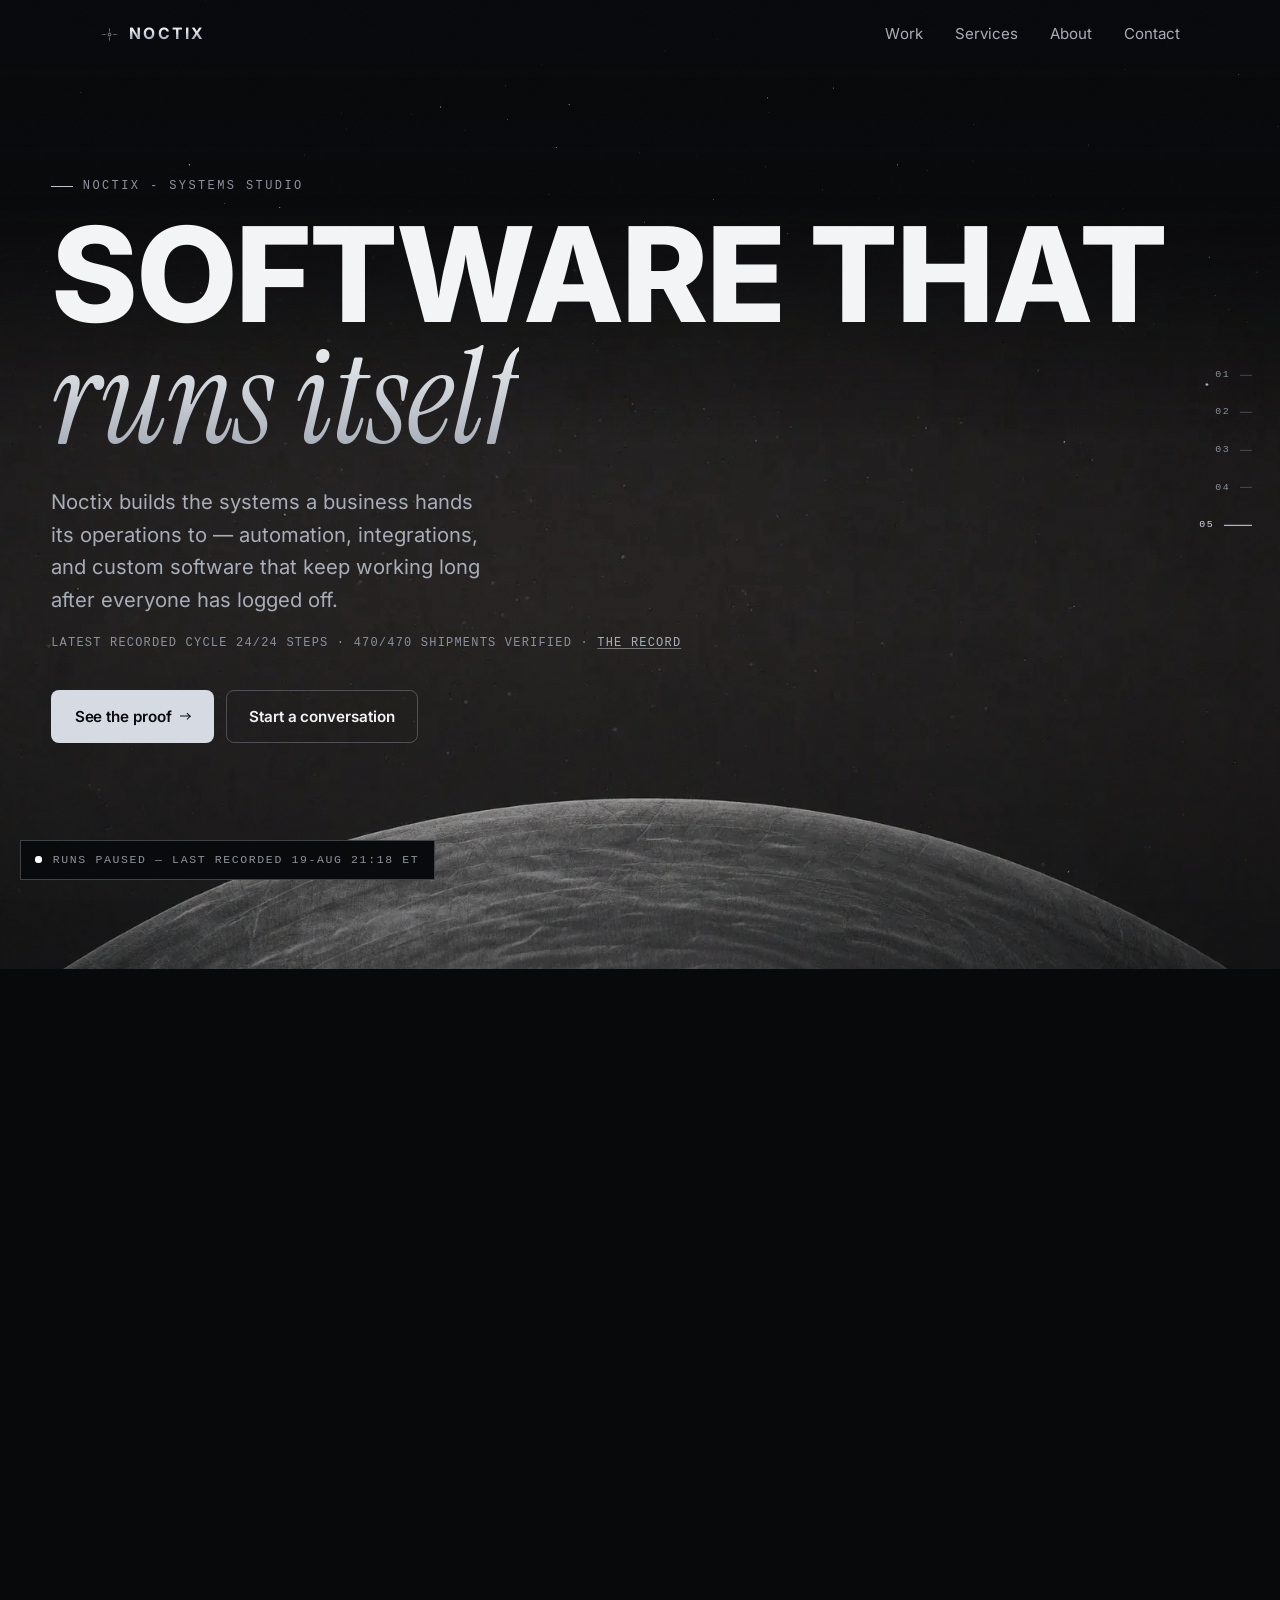
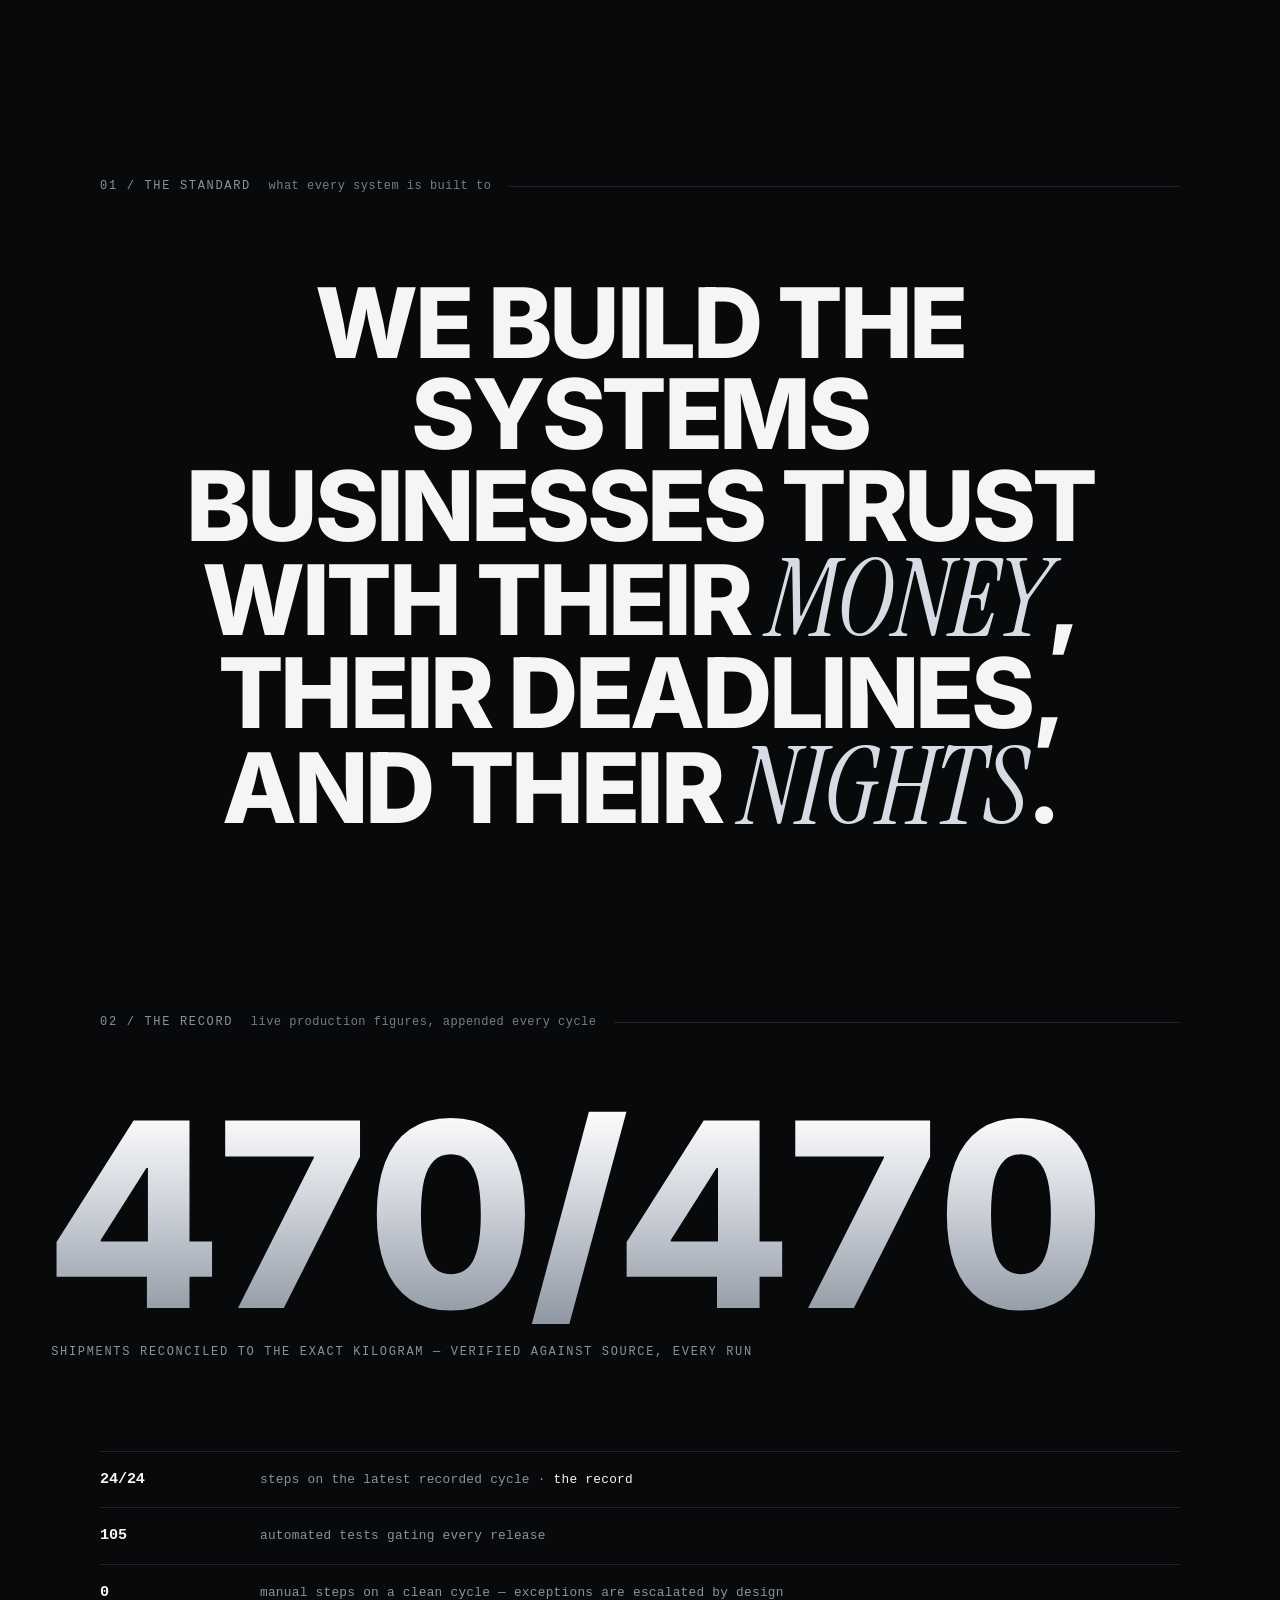
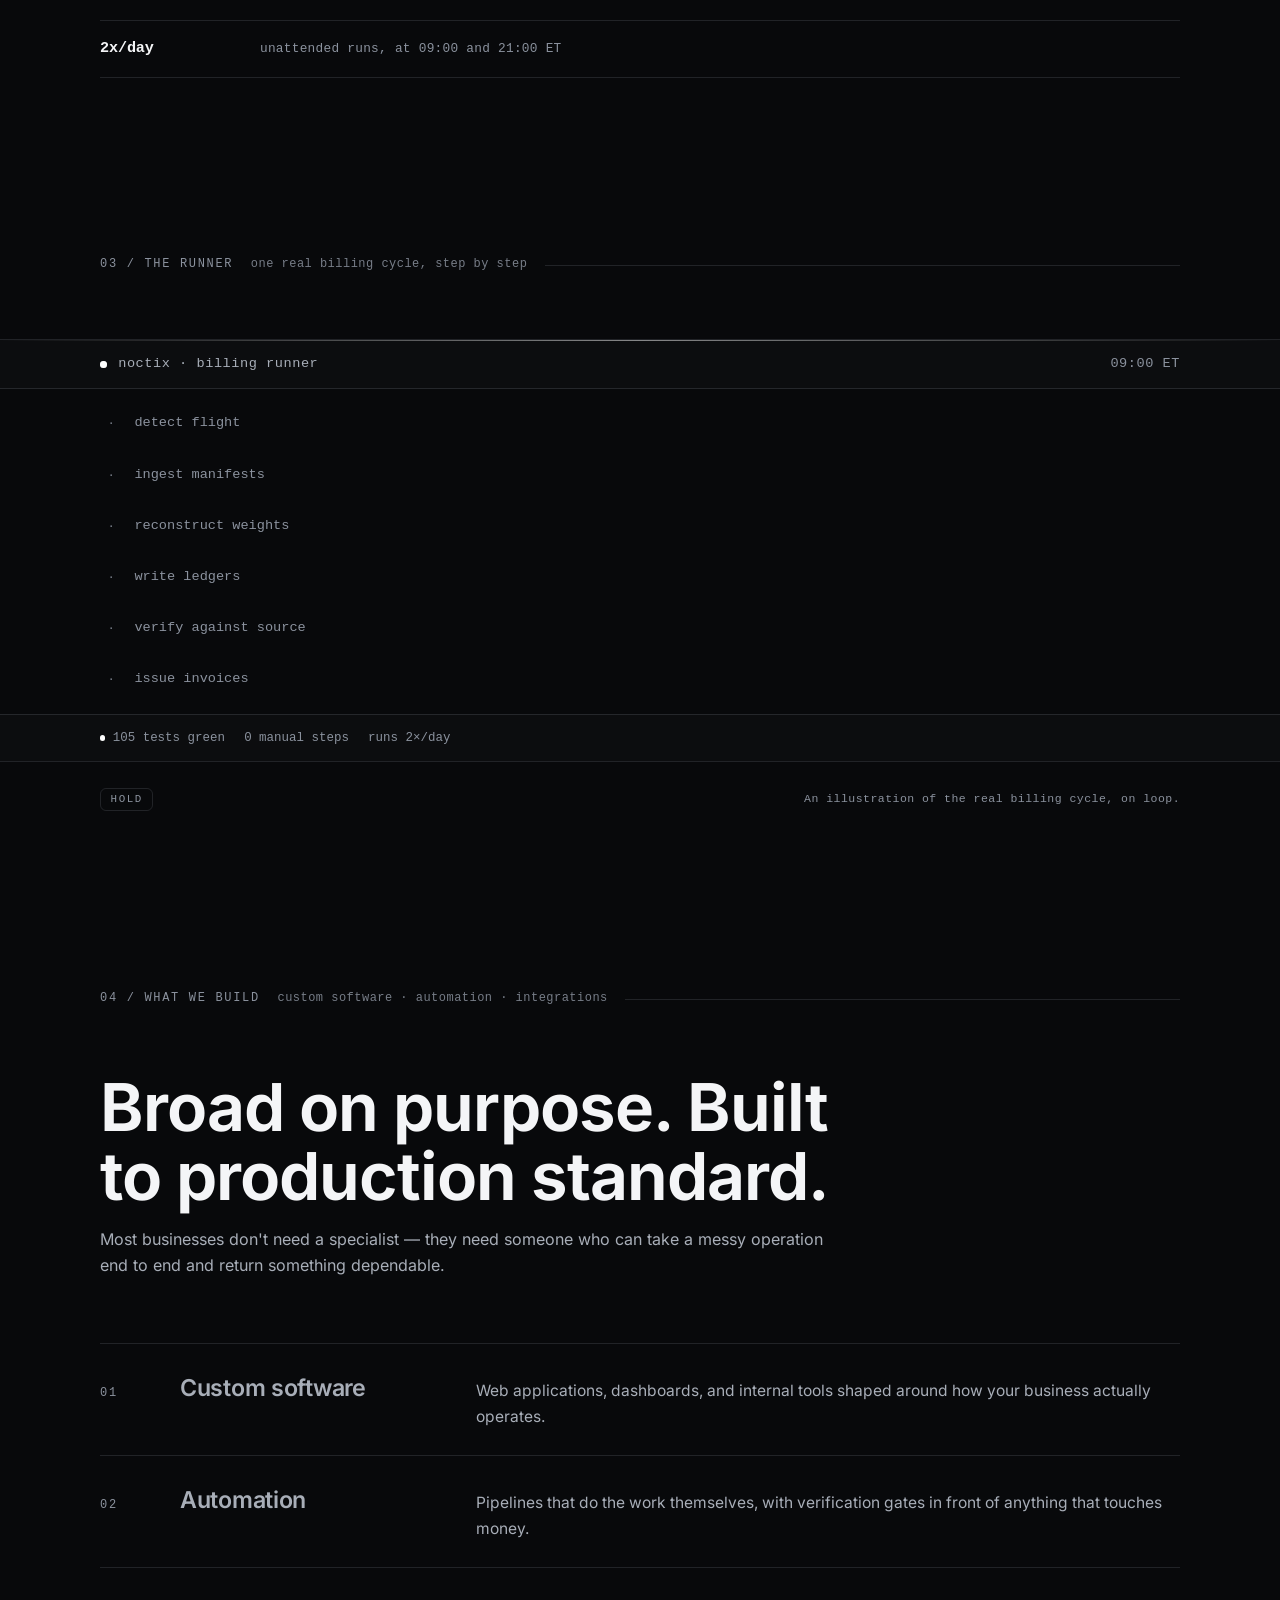
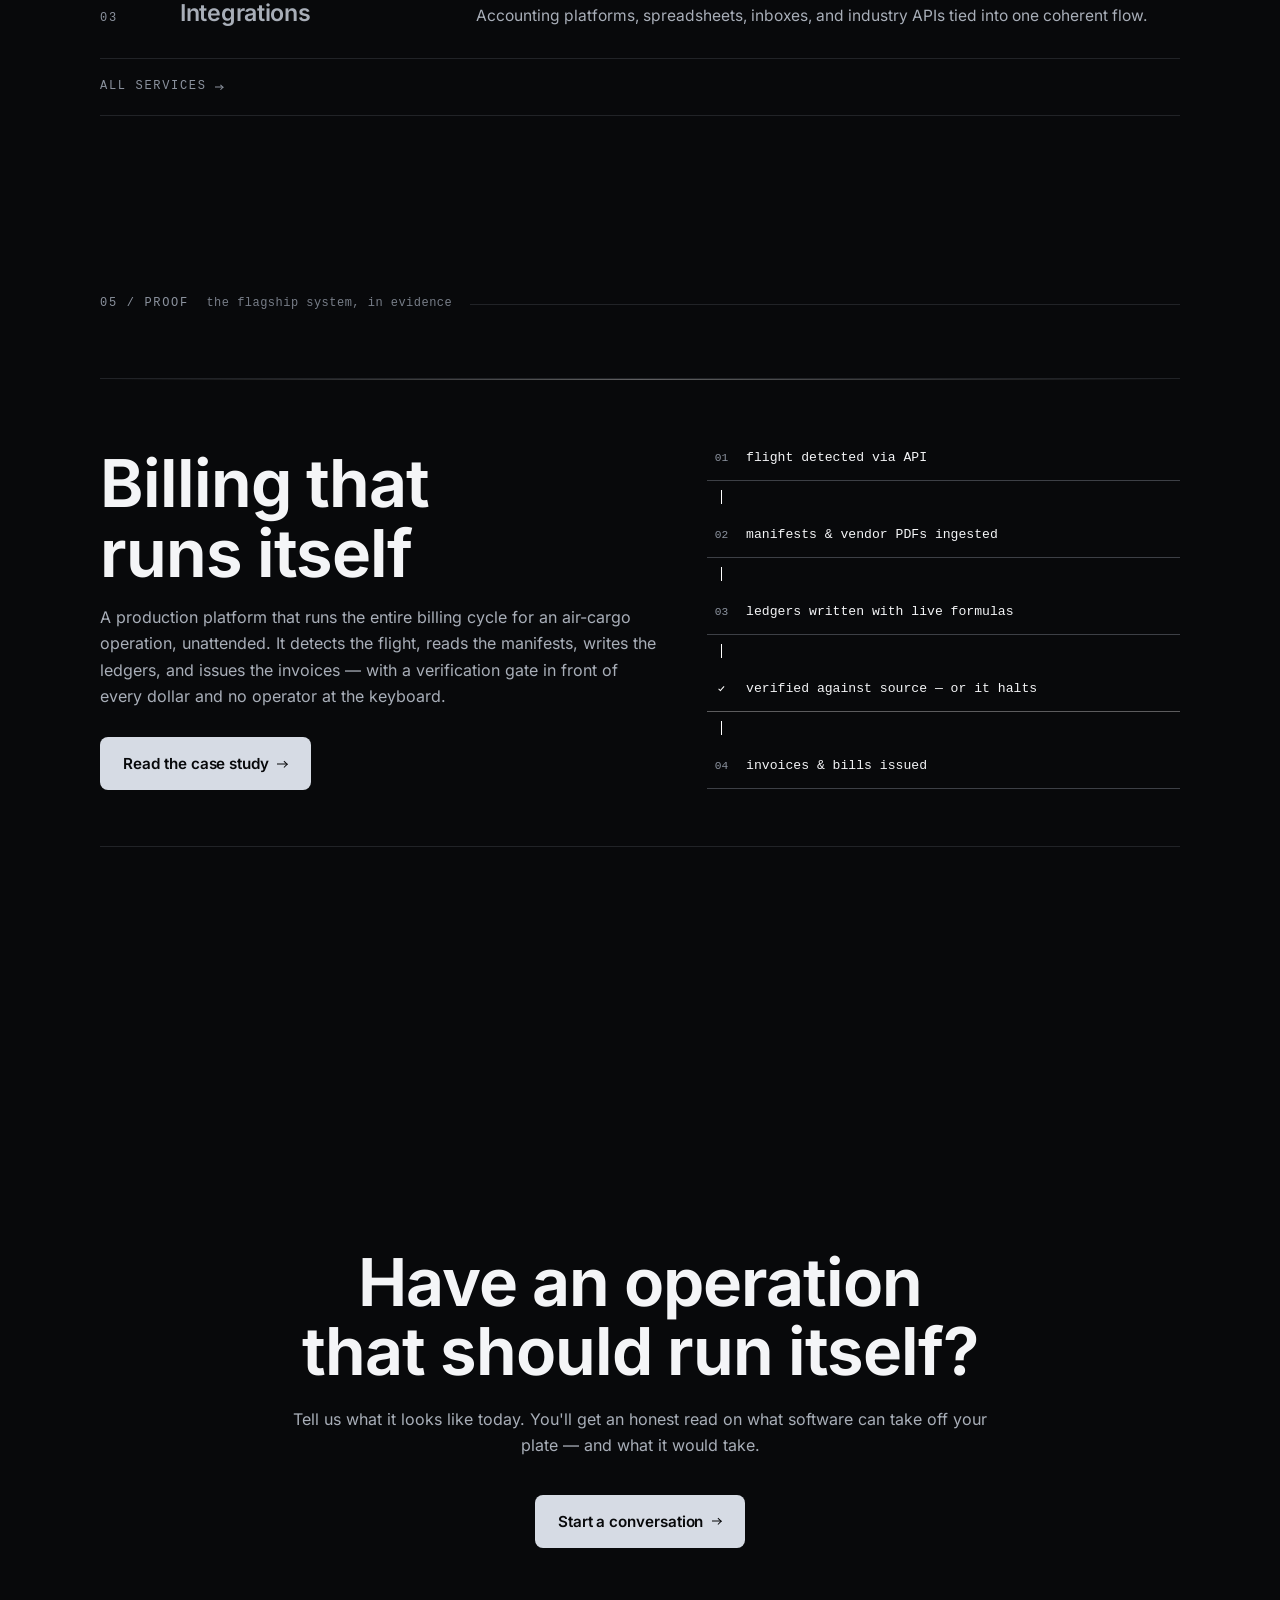
==== index.html @ 62f9eacc "Update site Co-Authored-By: Claude Fable 5 <noreply@anthropic.com>" ====
<!DOCTYPE html>
<html lang="en">
<head>
  <meta charset="utf-8">
  <meta name="viewport" content="width=device-width, initial-scale=1">
  <title>Noctix — Software that runs itself</title>
  <meta name="description" content="Noctix is a software studio building automation, integrations, and custom software that businesses trust to run their operations unattended.">
  <link rel="canonical" href="https://noctix.dev/">
  <meta property="og:title" content="Noctix — Software that runs itself">
  <meta property="og:description" content="A software studio building automation, integrations, and custom software that businesses trust to run their operations unattended.">
  <meta property="og:url" content="https://noctix.dev/">
  <meta property="og:type" content="website">
  <meta property="og:image" content="https://noctix.dev/assets/og.jpg">
  <meta name="twitter:card" content="summary_large_image">
  <meta name="theme-color" content="#08090b">
  <link rel="icon" type="image/svg+xml" href="/assets/favicon.svg">
  <link rel="preload" as="font" type="font/woff2" href="/assets/fonts/inter-latin.woff2" crossorigin>
  <link rel="preload" as="font" type="font/woff2" href="/assets/fonts/instrument-serif-latin.woff2" crossorigin>
  <script>(function(d){var r=d.documentElement;r.className+=' has-js';
  var bail=function(){r.className+=' js-bailout'};
  var b=setTimeout(bail,2500);r.__nx=function(){clearTimeout(b)};
  addEventListener('error',function(e){var t=e.target;
  if(t&&t.tagName==='SCRIPT')bail()},true);
  addEventListener('pagereveal',function(e){
  if(e.viewTransition)r.className+=' vt-nav'})})(document);</script>
  <link rel="stylesheet" href="/assets/style.css">
  <script type="speculationrules">{"prefetch":[{"where":{"href_matches":"/*"},"eagerness":"moderate"}]}</script>
  <script type="application/ld+json">
  {
    "@context": "https://schema.org",
    "@type": "ProfessionalService",
    "name": "Noctix",
    "url": "https://noctix.dev/",
    "description": "A software studio building automation, integrations, and custom software that run business operations unattended.",
    "email": "lucas@noctix.dev",
    "founder": { "@type": "Person", "name": "Lucas Utreras Acevedo" },
    "areaServed": "Worldwide",
    "availableLanguage": ["en", "es"],
    "knowsAbout": ["Business process automation", "Systems integration", "Custom software", "Billing automation"],
    "sameAs": [
      "https://github.com/Lutreras333",
      "https://www.linkedin.com/in/lucas-utreras-acevedo"
    ]
  }
  </script>
</head>
<body class="starfield">
  <a class="skip-link" href="#main">Skip to content</a>

  <header class="masthead">
    <div class="shell">
      <a class="mark" href="/" aria-label="Noctix — home">
        <svg width="19" height="19" xmlns="http://www.w3.org/2000/svg" viewBox="0 0 64 64" fill="currentColor" aria-hidden="true"><g><path d="M63.00 32.00Q55.99 32.64 48.97 33.01Q43.00 32.20 37.00 32.00Q43.00 31.80 48.97 30.99Q55.99 31.36 63.00 32.00Z"/><path d="M1.00 32.00Q8.01 31.36 15.03 30.99Q21.00 31.80 27.00 32.00Q21.00 32.20 15.03 33.01Q8.01 32.64 1.00 32.00Z"/><path d="M32.00 7.50Q32.63 13.01 32.99 18.54Q32.20 22.75 32.00 27.00Q31.80 22.75 31.01 18.54Q31.37 13.01 32.00 7.50Z"/><path d="M32.00 56.50Q31.37 50.99 31.01 45.46Q31.80 41.25 32.00 37.00Q32.20 41.25 32.99 45.46Q32.63 50.99 32.00 56.50Z"/><path d="M41.90 22.10L35.52 29.04L34.96 28.48Z"/><path d="M41.90 41.90L34.96 35.52L35.52 34.96Z"/><path d="M22.10 41.90L28.48 34.96L29.04 35.52Z"/><path d="M22.10 22.10L29.04 28.48L28.48 29.04Z"/><path d="M35.83 22.76L33.98 27.85L33.54 27.66Z"/><path d="M41.24 28.17L36.34 30.46L36.15 30.02Z"/><path d="M41.24 35.83L36.15 33.98L36.34 33.54Z"/><path d="M35.83 41.24L33.54 36.34L33.98 36.15Z"/><path d="M28.17 41.24L30.02 36.15L30.46 36.34Z"/><path d="M22.76 35.83L27.66 33.54L27.85 33.98Z"/><path d="M22.76 28.17L27.85 30.02L27.66 30.46Z"/><path d="M28.17 22.76L30.46 27.66L30.02 27.85Z"/></g><circle cx="32" cy="32" r="4.3" fill="none" stroke="currentColor" stroke-width="1.9"/></svg>
        <span class="wordmark">NOCTIX</span>
      </a>
      <nav class="nav" aria-label="Main">
        <a href="/work.html"><span class="roll" aria-hidden="true"><span class="roll-a"><span style="--l:0">W</span><span style="--l:1">o</span><span style="--l:2">r</span><span style="--l:3">k</span></span><span class="roll-b"><span style="--l:0">W</span><span style="--l:1">o</span><span style="--l:2">r</span><span style="--l:3">k</span></span></span><span class="sr-only">Work</span></a>
        <a href="/services.html"><span class="roll" aria-hidden="true"><span class="roll-a"><span style="--l:0">S</span><span style="--l:1">e</span><span style="--l:2">r</span><span style="--l:3">v</span><span style="--l:4">i</span><span style="--l:5">c</span><span style="--l:6">e</span><span style="--l:7">s</span></span><span class="roll-b"><span style="--l:0">S</span><span style="--l:1">e</span><span style="--l:2">r</span><span style="--l:3">v</span><span style="--l:4">i</span><span style="--l:5">c</span><span style="--l:6">e</span><span style="--l:7">s</span></span></span><span class="sr-only">Services</span></a>
        <a href="/about.html"><span class="roll" aria-hidden="true"><span class="roll-a"><span style="--l:0">A</span><span style="--l:1">b</span><span style="--l:2">o</span><span style="--l:3">u</span><span style="--l:4">t</span></span><span class="roll-b"><span style="--l:0">A</span><span style="--l:1">b</span><span style="--l:2">o</span><span style="--l:3">u</span><span style="--l:4">t</span></span></span><span class="sr-only">About</span></a>
        <a href="/contact.html"><span class="roll" aria-hidden="true"><span class="roll-a"><span style="--l:0">C</span><span style="--l:1">o</span><span style="--l:2">n</span><span style="--l:3">t</span><span style="--l:4">a</span><span style="--l:5">c</span><span style="--l:6">t</span></span><span class="roll-b"><span style="--l:0">C</span><span style="--l:1">o</span><span style="--l:2">n</span><span style="--l:3">t</span><span style="--l:4">a</span><span style="--l:5">c</span><span style="--l:6">t</span></span></span><span class="sr-only">Contact</span></a>
      </nav>
    </div>
  </header>

  <main id="main">
    <div class="sky" aria-hidden="true"></div>

    <!-- SCENE: ORBIT. A machined planet bigger than the frame; the type
         stack rides the black sky above its limb. Scroll is a camera
         descent — the settled frame IS the layout for calm and no-JS. -->
    <section class="orbit">
      <div class="orbit-track">
        <div class="orbit-frame">
          <img class="orbit-plate" src="/assets/plate-disc.webp" alt=""
            width="2048" height="1152" fetchpriority="high" decoding="async">
          <div class="orbit-scrim" aria-hidden="true"></div>
          <div class="orbit-copy">
            <p class="kicker enter" style="--i:0">Noctix - systems studio</p>
            <h1 class="display-xl statement">
              <span class="line" style="--i:0"><span class="line-i">Software that</span></span>
              <span class="line" style="--i:1"><span class="line-i"><span class="em em-metal">runs itself</span></span></span>
            </h1>
            <p class="lede enter" style="--i:3">Noctix builds the systems a business hands its operations to — automation, integrations, and custom software that keep working long after everyone has logged off.</p>
            <p class="hero-proof enter" style="--i:4">Latest recorded cycle <!--nx:latest-steps-->24/24<!--/nx:latest-steps--> steps · 470/470 shipments verified · <a href="/runs.html">the record</a></p>
            <div class="actions enter" style="--i:5">
              <a class="btn btn-primary" href="/work.html">See the proof <span class="arrow" aria-hidden="true"></span></a>
              <a class="btn btn-quiet" href="/contact.html">Start a conversation</a>
            </div>
            <p class="runline enter" style="--i:5"><span class="beacon" aria-hidden="true"></span> Runs paused — last recorded <!--nx:latest-entry-->19‑Aug 21:18 ET<!--/nx:latest-entry--></p>
          </div>
        </div>
      </div>
    </section>

    <section class="section" id="standard" style="padding-block:var(--space-chapter)">
      <div class="shell">
        <p class="chapter">01 / The standard<span class="chapter-sub">what every system is built to</span></p>
        <p class="display manifesto reveal" style="margin-top:clamp(2.75rem,7vw,5rem)">We build the systems businesses trust with their <span class="em">money</span>, their deadlines, and their <span class="em">nights</span>.</p>
      </div>
    </section>

    <!-- SCENE: THE RECORD. Evidence at building scale — one verified
         number as a monument, then the dense mono table. Only the six
         verified figures live here; nothing is invented. -->
    <section class="section" id="record" style="padding-top:0;padding-bottom:var(--space-chapter)">
      <div class="shell">
        <p class="chapter">02 / The record<span class="chapter-sub">live production figures, appended every cycle</span></p>
      </div>
      <div class="monument reveal">
        <p class="monument-num" data-count="470" data-suffix="/470">470/470</p>
        <p class="monument-cap">shipments reconciled to the exact kilogram — verified against source, every run</p>
      </div>
      <div class="shell">
        <div class="record">
          <div class="record-row reveal">
            <span class="record-num"><!--nx:latest-steps-->24/24<!--/nx:latest-steps--></span>
            <span class="record-cap">steps on the latest recorded cycle · <a href="/runs.html">the record</a></span>
          </div>
          <div class="record-row reveal" data-delay="70">
            <span class="record-num">105</span>
            <span class="record-cap">automated tests gating every release</span>
          </div>
          <div class="record-row reveal" data-delay="140">
            <span class="record-num">0</span>
            <span class="record-cap">manual steps on a clean cycle — exceptions are escalated by design</span>
          </div>
          <div class="record-row reveal" data-delay="210">
            <span class="record-num">2x/day</span>
            <span class="record-cap">unattended runs, at 09:00 and 21:00 ET</span>
          </div>
        </div>
      </div>
    </section>

    <section class="section" id="runner" style="padding-top:0;padding-bottom:var(--space-chapter)">
      <div class="shell">
        <p class="chapter">03 / The runner<span class="chapter-sub">one real billing cycle, step by step</span></p>
      </div>
      <!-- Decorative and aria-hidden: every VERIFIED figure here (470/470,
           105 tests, 0 manual steps, 2x/day) is published as text in the
           record table above, so assistive technology loses no claim the
           site makes. The per-step values are one cycle's shape with the
           waybill redacted, which is what the caption below states. -->
      <div class="console-wrap console-band reveal" style="margin-top:clamp(2.5rem,5vw,4rem)">
        <div class="console" data-console aria-hidden="true">
            <div class="console-bar">
              <span class="beacon"></span>
              <span class="name">noctix · billing runner</span>
              <span class="clock" data-clock>09:00 ET</span>
            </div>
            <div class="console-body">
              <div class="step" data-state="done" data-ms="520">
                <span class="glyph"></span><span>detect flight</span><span class="val">145-0000 0000</span>
              </div>
              <div class="step" data-state="done" data-ms="1150">
                <span class="glyph"></span><span>ingest manifests</span><span class="val">38 files</span>
              </div>
              <div class="step" data-state="done" data-ms="900">
                <span class="glyph"></span><span>reconstruct weights</span><span class="val">12,480 kg</span>
              </div>
              <div class="step" data-state="done" data-ms="1300">
                <span class="glyph"></span><span>write ledgers</span><span class="val">6 sheets</span>
              </div>
              <div class="step" data-state="done" data-ms="980" data-gate>
                <span class="glyph"></span><span>verify against source</span><span class="val">470/470 matched</span>
              </div>
              <div class="step" data-state="done" data-ms="880">
                <span class="glyph"></span><span>issue invoices</span><span class="val">QuickBooks</span>
              </div>
            </div>
            <div class="console-foot">
              <span><span class="ok"></span> 105 tests green</span>
              <span>0 manual steps</span>
              <span>runs 2×/day</span>
            </div>
          </div>
        <div class="shell">
          <div class="console-tools">
            <button class="console-hold" type="button" data-hold aria-pressed="false" hidden>Hold</button>
            <p class="console-cap">An illustration of the real billing cycle, on loop.</p>
          </div>
        </div>
      </div>
    </section>

    <!-- SCENE: WHAT WE BUILD. A manifest, not a card grid: three rows
         under hairlines, the deep copy lives on the services page. -->
    <section class="section" id="build" style="padding-top:0;padding-bottom:var(--space-chapter)">
      <div class="shell">
        <p class="chapter">04 / What we build<span class="chapter-sub">custom software · automation · integrations</span></p>
        <div class="section-head reveal" style="margin-top:clamp(2.5rem,5vw,4rem);margin-bottom:0">
          <h2>Broad on purpose. Built to production standard.</h2>
          <p>Most businesses don't need a specialist — they need someone who can take a messy operation end to end and return something dependable.</p>
        </div>

        <div class="manifest">
          <a class="mrow reveal" href="/services.html">
            <span class="mrow-idx" aria-hidden="true">01</span>
            <h3 class="mrow-title">Custom software</h3>
            <p class="mrow-desc">Web applications, dashboards, and internal tools shaped around how your business actually operates.</p>
          </a>
          <a class="mrow reveal" href="/services.html" data-delay="70">
            <span class="mrow-idx" aria-hidden="true">02</span>
            <h3 class="mrow-title">Automation</h3>
            <p class="mrow-desc">Pipelines that do the work themselves, with verification gates in front of anything that touches money.</p>
          </a>
          <a class="mrow reveal" href="/services.html" data-delay="140">
            <span class="mrow-idx" aria-hidden="true">03</span>
            <h3 class="mrow-title">Integrations</h3>
            <p class="mrow-desc">Accounting platforms, spreadsheets, inboxes, and industry APIs tied into one coherent flow.</p>
          </a>
          <a class="mrow-all reveal" href="/services.html" data-delay="210">All services <span class="arrow" aria-hidden="true"></span></a>
        </div>
      </div>
    </section>

    <section class="section" id="proof" style="padding-top:0;padding-bottom:var(--space-chapter)">
      <div class="shell">
        <p class="chapter">05 / Proof<span class="chapter-sub">the flagship system, in evidence</span></p>
        <div class="panel reveal" style="margin-top:clamp(2.5rem,5vw,4rem)">
          <div class="panel-split">
            <div>
              <h2>Billing that runs itself</h2>
              <p>A production platform that runs the entire billing cycle for an air-cargo operation, unattended. It detects the flight, reads the manifests, writes the ledgers, and issues the invoices — with a verification gate in front of every dollar and no operator at the keyboard.</p>
              <div class="actions">
                <a class="btn btn-primary" href="/work.html">Read the case study <span class="arrow" aria-hidden="true"></span></a>
              </div>
            </div>
            <div class="flow runs flow-bare" aria-hidden="true">
              <div class="flow-node"><span class="idx">01</span><span>flight detected via API</span></div>
              <div class="flow-link"></div>
              <div class="flow-node"><span class="idx">02</span><span>manifests &amp; vendor PDFs ingested</span></div>
              <div class="flow-link"></div>
              <div class="flow-node"><span class="idx">03</span><span>ledgers written with live formulas</span></div>
              <div class="flow-link"></div>
              <div class="flow-node gate"><span class="idx gate-tick"></span><span>verified against source — or it halts</span></div>
              <div class="flow-link"></div>
              <div class="flow-node"><span class="idx">04</span><span>invoices &amp; bills issued</span></div>
            </div>
          </div>
        </div>
      </div>
    </section>

    <section class="section" id="cta" style="padding-block:var(--space-enormous)">
      <div class="shell" style="text-align:center">
        <h2 class="reveal">Have an operation that should run itself?</h2>
        <p class="reveal" style="margin-inline:auto;margin-top:1.25rem;max-width:44rem">Tell us what it looks like today. You'll get an honest read on what software can take off your plate — and what it would take.</p>
        <div class="actions reveal" style="justify-content:center;margin-top:2.25rem">
          <a class="btn btn-primary" href="/contact.html">Start a conversation <span class="arrow" aria-hidden="true"></span></a>
        </div>
      </div>
    </section>

  </main>

  <footer class="foot">
    <div class="foot-ticker" aria-hidden="true">
      <div class="foot-ticker-track">
        <span><!--nx:latest-steps-->24/24<!--/nx:latest-steps--> steps / 105 tests / 470/470 shipments / 0 manual steps / runs 2x/day / 09:00 + 21:00 ET / air-cargo logistics, South America to Miami</span>
        <span><!--nx:latest-steps-->24/24<!--/nx:latest-steps--> steps / 105 tests / 470/470 shipments / 0 manual steps / runs 2x/day / 09:00 + 21:00 ET / air-cargo logistics, South America to Miami</span>
      </div>
    </div>
    <div class="shell">
      <div class="foot-top">
        <nav class="foot-nav" aria-label="Footer">
          <a href="/work.html">Work</a>
          <a href="/services.html">Services</a>
          <a href="/about.html">About</a>
          <a href="/contact.html">Contact</a>
        </nav>
        <div class="foot-links">
          <a href="mailto:lucas@noctix.dev">lucas@noctix.dev</a>
          <a href="https://github.com/Lutreras333" rel="noopener">GitHub</a>
          <a href="https://www.linkedin.com/in/lucas-utreras-acevedo" rel="noopener">LinkedIn</a>
        </div>
      </div>
      <img class="foot-emblem" src="/assets/logo-dark.png" alt="" width="132" height="111" loading="lazy" decoding="async">
      <div class="foot-word" aria-hidden="true"><span data-l="N">N</span><span data-l="O">O</span><span data-l="C">C</span><span data-l="T">T</span><span data-l="I">I</span><span data-l="X">X</span></div>
      <span class="field-notes">Field notes: 6 instruments concealed in this survey.<span data-found hidden></span></span>
      <div class="foot-base">
        <span class="foot-coords">25.7617 N / 80.1918 W - MIA / ET <span data-foottime></span></span>
        <span class="status"><span class="beacon"></span> systems nominal</span>
        <span>© <span data-year>2026</span> Noctix — software that runs itself.</span>
      </div>
    </div>
  </footer>

  <script src="/assets/app.js" defer></script>
</body>
</html>
---- assets/style.css ----
/* ═══════════════════════════════════════════════════════════
   NOCTIX — noctix.dev
   "The night shift": dark, quiet, and something is always running.
   Plain CSS. No framework, no build step.
   ═══════════════════════════════════════════════════════════ */

/* ── Typeface (self-hosted; no third-party requests) ───────── */

@font-face {
  font-family: 'Inter';
  font-style: normal;
  font-weight: 400 800;
  font-display: swap;
  src: url('/assets/fonts/inter-latin.woff2') format('woff2');
  unicode-range: U+0000-00FF, U+0131, U+0152-0153, U+02BB-02BC, U+02C6,
    U+02DA, U+02DC, U+0304, U+0308, U+0329, U+2000-206F, U+20AC, U+2122,
    U+2191, U+2193, U+2212, U+2215, U+FEFF, U+FFFD;
}
@font-face {
  font-family: 'Inter';
  font-style: normal;
  font-weight: 400 800;
  font-display: swap;
  src: url('/assets/fonts/inter-latin-ext.woff2') format('woff2');
  unicode-range: U+0100-02BA, U+02BD-02C5, U+02C7-02CC, U+02CE-02D7,
    U+02DD-02FF, U+0304, U+0308, U+0329, U+1D00-1DBF, U+1E00-1E9F,
    U+1EF2-1EFF, U+2020, U+20A0-20AB, U+20AD-20C0, U+2113, U+2C60-2C7F,
    U+A720-A7FF;
}

/* High-contrast display serif — used only for emphasis words inside the
   big statements, never for reading copy. */
@font-face {
  font-family: 'Instrument Serif';
  font-style: normal;
  font-weight: 400;
  font-display: swap;
  /* NB: verified with fontTools - this file's name/subfamily is
     'Regular', italicAngle 0. The filenames are misleading; do not
     'fix' this mapping back without re-reading the binaries. */
  src: url('/assets/fonts/instrument-serif-italic-latin.woff2') format('woff2');
  unicode-range: U+0000-00FF, U+0131, U+0152-0153, U+02BB-02BC, U+02C6,
    U+02DA, U+02DC, U+2000-206F, U+2122, U+2212, U+FEFF, U+FFFD;
}
@font-face {
  font-family: 'Instrument Serif';
  font-style: italic;
  font-weight: 400;
  font-display: swap;
  src: url('/assets/fonts/instrument-serif-latin.woff2') format('woff2');
  unicode-range: U+0000-00FF, U+0131, U+0152-0153, U+02BB-02BC, U+02C6,
    U+02DA, U+02DC, U+2000-206F, U+2122, U+2212, U+FEFF, U+FFFD;
}

/* ── Tokens ────────────────────────────────────────────────── */

:root {
  /* surfaces, darkest to lightest — true black-leaning neutrals */
  --bg: #08090b;
  --surface: #0e1013;
  --surface-2: #14171b;
  --surface-3: #1c2026;

  /* The footer wordmark's resting fill. It used --surface-3, which put
     it at 1.25:1 against the ground — measured, the glyph edges were
     landing in a single device pixel, so the letters were perfectly
     sharp and simply too dark to resolve as letters. This reads as a
     deliberate monument at roughly 2.4:1 and still sits below body
     copy on the luminosity ladder. A surface token was the wrong tool:
     this is ink, and now it says so. */
  --wordmark: #464c57;

  /* hairlines catch light like a machined edge */
  --line: rgba(206, 216, 232, 0.13);
  --line-2: rgba(214, 224, 240, 0.26);

  /* silver ink ramp. Every step measured against the LIGHTEST surface it
     can sit on, not just against the page black:
       ink 14.99:1   ink-2 7.33:1   ink-3 5.22:1
     ink-3 is measured against the ACTIVE CONSOLE ROW (#252a36, a 7%
     white wash over the console top) where it is 4.58:1 — not just
     against the page black. The previous #858d98 scored 4.28:1 there
     and failed AA on the exact row a visitor watches. */
  --ink: #f4f5f7;
  --ink-2: #a8aeb8;
  --ink-3: #8b929e;

  /* SILVER — the brand voice, editorial use only. One material, no second
     hue: the accent is the same metal as the plate, held at full brightness.
     14.3:1 on the page, so it is legible even at body size. Text ON silver
     must be black (14.3:1); white would be 1.4:1 and fail. */
  --accent: #d6dbe4;
  --accent-dim: rgba(214, 219, 228, 0.45);
  --accent-ink: #08090b;

  /* MACHINE TRUTH — carried by luminance, never by hue, so the console
     can never be mistaken for an error state. */
  --live: #ffffff;
  /* A small struck disc. No hard terminator: a value break inside a
     15px coin reads as a printing fault, not as metal. */
  --plate-sm: linear-gradient(180deg, #ffffff 0%, #dfe3ea 46%,
    #a7adb8 54%, #cfcdc7 100%);
  --metal: linear-gradient(180deg, #ffffff 0%, #cfd4db 45%, #8f97a2 100%);

  --shell: 1160px;
  --gutter: clamp(1.25rem, 4vw, 2.5rem);

  /* ── The survey scale ───────────────────────────────────
     Four sizes drawn from one idea: a photograph at monumental scale
     with instrumentation etched around it. Every clamp keeps a rem
     term so WCAG 1.4.4 zoom still grows the type. */
  --fs-display: clamp(3.4rem, 1.2rem + 8.8vw, 9rem);      /* hero H1, home+work */
  --fs-monument: clamp(4rem, 0.5rem + 19.5vw, 19rem);     /* one verified number per scene */
  --fs-chapter: clamp(2.2rem, 1.4rem + 3.4vw, 4.25rem);   /* H2 */
  --fs-sub: clamp(1.2rem, 1.05rem + 0.5vw, 1.5rem);       /* H3, row titles */

  /* Bimodal spacing: in-section rhythm stays tight; chapters breathe. */
  --space-chapter: clamp(5rem, 13.9vw, 12.5rem);
  --space-enormous: clamp(6.5rem, 17.4vw, 15.5rem);

  --sans: 'Inter', system-ui, -apple-system, 'Segoe UI', sans-serif;
  --serif: 'Instrument Serif', 'Iowan Old Style', Georgia, serif;
  --mono: 'Cascadia Code', 'SF Mono', 'JetBrains Mono', Consolas, monospace;

  --radius: 14px;

  /* ── Motion language ────────────────────────────────────
     TWO CLOCKS. Anything a human touches is eased. Anything a
     machine is doing runs LINEAR at a constant rate — easing a
     progress bar would be a lie about the rate. No springs and
     no overshoot anywhere: a system trusted with six figures a
     month does not wobble. Everything enters from below. */

  --t-tick: 120ms;    /* state flip: glyph swap */
  --t-tap: 180ms;     /* pointer feedback */
  --t-shift: 260ms;   /* component state change */
  --t-settle: 520ms;  /* an element arriving */
  --t-sweep: 820ms;   /* a display line arriving */
  --t-drift: 2400ms;  /* ambient loops */

  --e-out: cubic-bezier(0.22, 0.61, 0.36, 1);
  /* 88% of travel is done by 88% of the duration. The previous
     cubic-bezier(.16,1,.30,1) finished 99% of its travel at 62%, leaving
     38% of every entrance as invisible drift - a stated duration that
     was mostly a lie. */
  --e-entrance: cubic-bezier(0, 0, 0.30, 1);
  --e-exit: cubic-bezier(0.40, 0, 1, 1);
  --e-machine: linear;              /* any motion a system performs */

  --stagger: 70ms;
  --stagger-line: 80ms;
  --rise: 14px;
  --rise-lg: 22px;

  --ease: var(--e-out);             /* alias: existing call sites keep working */
}

*, *::before, *::after { box-sizing: border-box; margin: 0; padding: 0; }

html {
  scroll-behavior: smooth;
  -webkit-text-size-adjust: 100%;
  /* Root step-up: the whole composition re-inflates on big monitors.
     rem-based type everywhere means these four lines scale the site. */
  font-size: 16px;
}
@media (min-width: 1600px) { html { font-size: 17px; } }
@media (min-width: 2000px) { html { font-size: 19px; } }
@media (min-width: 2400px) { html { font-size: 21px; } }

/* The root carries the night too: with only body painted, every gap
   the root can show through — overscroll rubber-band, the canvas
   behind a cross-document view transition, a paint hole — defaults to
   browser white. On a black site, white is the loudest possible bug. */
html { background: var(--bg); }

body {
  background: var(--bg);
  color: var(--ink);
  font-family: var(--sans);
  font-size: 1rem;
  line-height: 1.65;
  -webkit-font-smoothing: antialiased;
  -moz-osx-font-smoothing: grayscale;
  min-height: 100vh;
  display: flex;
  flex-direction: column;
  overflow-x: hidden;
}

/* ── The ground ────────────────────────────────────────────
   The night survey: every page is one photograph in the dark, so the
   ground is flat --bg — no wallpaper arch, no scene gradients. The
   plates themselves are the scenery now, one per page.

   Z-ARCHITECTURE (load-bearing for the curtain footer): <main> carries
   an OPAQUE --bg background at z-index 1 so the page can slide up off
   the footer like credits. Anything that must show through the page
   ground therefore lives INSIDE main's stacking context at z -1 —
   above main's background, below its content. Fixed positioning still
   works there (main carries no transform/filter, ever). */

main {
  flex: 1;
  position: relative;
  z-index: 1;
  background: var(--bg);
}

/* A REAL starfield — one long-exposure frame, black-pulled and tiled
   at native size so the points stay sharp. Only the pages that play in
   orbit carry it (home, 404); it fades out down the viewport so type
   further down sits on clean black. The lighten blend sinks the tile's
   true-black edges into --bg, so seams cannot exist. */
.starfield main::before {
  content: '';
  position: fixed;
  inset: 0;
  z-index: -1;
  pointer-events: none;
  background: url('/assets/stars.webp') 0 0 / 1280px 486px var(--bg);
  background-blend-mode: lighten;
  -webkit-mask-image: linear-gradient(180deg, #000 0%, rgba(0, 0, 0, 0.7) 45%, transparent 85%);
  mask-image: linear-gradient(180deg, #000 0%, rgba(0, 0, 0, 0.7) 45%, transparent 85%);
}

/* ── Film grain ────────────────────────────────────────────
   One static feTurbulence tile, baked as a data URI, laid over the
   whole frame like the grain of a long exposure. Desaturated in the
   filter chain so it can never introduce a hue. NEVER animated, no
   pointer events, and it dies under forced colors — 4% noise over a
   forced Canvas is dirt, not photography. */
body::after {
  content: '';
  position: fixed;
  inset: 0;
  z-index: 150;
  pointer-events: none;
  opacity: 0.045;
  background-image: url("data:image/svg+xml,%3Csvg xmlns='http://www.w3.org/2000/svg' width='140' height='140'%3E%3Cfilter id='n'%3E%3CfeTurbulence type='fractalNoise' baseFrequency='0.85' numOctaves='3'/%3E%3CfeColorMatrix type='saturate' values='0'/%3E%3C/filter%3E%3Crect width='140' height='140' filter='url(%23n)' opacity='0.55'/%3E%3C/svg%3E");
}
@media (forced-colors: active) {
  body::after { display: none; }
  .starfield main::before { display: none; }
}

/* ── The sky changes as you travel ─────────────────────────
   FIRST LIGHT: scrolling (and the "dawn" egg) lifts a warm glow off
   the bottom of the frame — you arrive in the middle of the night
   shift and leave at dawn. The old painted limb went with the planet
   arch; what remains is atmosphere only, every wash at low alpha, so
   it can sit INSIDE main's stacking context and drift over the
   curtain footer without ever covering content.

   Only OPACITY animates, on a layer painted once. */

.sky {
  position: fixed;
  inset: 0;
  z-index: -1;
  pointer-events: none;
  opacity: 0;
  background:
    radial-gradient(140% 90% at 50% 110%, rgba(255, 214, 176, 0.11) 0 28%, transparent 62%),
    radial-gradient(90% 45% at 50% 104%, rgba(255, 240, 228, 0.16) 0 20%, transparent 55%);
}

/* The scroll-linked ambient dawn is RETIRED (2026-08-26). Four fresh
   audits and the owner independently read the warm wash as an
   off-palette stain on the strictly black/white/silver night — it was
   the un-locatable "the background looks weird". The sky now lights
   ONLY for the #dawn instrument: a nine-second event a visitor asked
   for reads as a reward; an ambient drift into peach read as a defect.
   The reduced-motion kill stays as a belt for the JS-gated pass. */
@media (prefers-reduced-motion: reduce) {
  .sky { animation: none !important; opacity: 0 !important; }
}

/* Contour lines: faint topography drifting behind the content. Adds the
   sense of a landscape being surveyed, which suits a studio that watches
   systems overnight. */
.contours {
  position: absolute;
  inset: 0;
  z-index: 0;
  overflow: hidden;
  pointer-events: none;
  opacity: 0.5;
  -webkit-mask-image: linear-gradient(180deg, #000 10%, transparent 92%);
  mask-image: linear-gradient(180deg, #000 10%, transparent 92%);
}
.contours svg { width: 140%; height: 100%; margin-left: -20%; display: block; }
.contours path { fill: none; stroke: #ffffff; stroke-opacity: 0.07; stroke-width: 1; }

/* Near-opaque, or the black ink lies: at 34% alpha over the night
   background the composite is ~rgb(78,80,84) and #08090b on it is
   ~2.5:1. At 0.92 the plate is solid enough for its 14.3:1 premise. */
::selection { background: rgba(214, 219, 228, 0.92); color: var(--accent-ink); }

::-webkit-scrollbar { width: 11px; height: 11px; }
::-webkit-scrollbar-track { background: var(--bg); }
::-webkit-scrollbar-thumb {
  background: var(--surface-3);
  border-radius: 99px;
  border: 3px solid var(--bg);
}
::-webkit-scrollbar-thumb:hover { background: #2b3138; }

a { color: var(--ink); text-decoration: none; }
a:hover { color: #ffffff; }

/* With red gone there is no hue left to mark a link, and silver-on-silver
   is not a distinction. Links inside running copy carry an underline so
   they are identifiable without colour (WCAG 1.4.1). Chrome and nav links
   opt out below — they are unambiguous from position. */
p a, .prose a, .lede a {
  text-decoration: underline;
  text-decoration-color: var(--accent-dim);
  text-decoration-thickness: 1px;
  text-underline-offset: 0.18em;
}
p a:hover, .prose a:hover, .lede a:hover { text-decoration-color: var(--accent); }

/* Near-white: the ring must clear contrast against the bright metal
   plate of .btn-primary as well as against the page black. Outline only —
   setting border-radius here would change the element's own geometry,
   making buttons visibly snap corners when tabbed to. Modern engines
   follow the existing border-radius automatically. */
:focus-visible {
  outline: 3px solid var(--ink);
  outline-offset: 3px;
}

.sr-only {
  position: absolute;
  width: 1px;
  height: 1px;
  padding: 0;
  margin: -1px;
  overflow: hidden;
  clip: rect(0 0 0 0);
  clip-path: inset(50%);
  white-space: nowrap;
  border: 0;
}

.skip-link {
  position: absolute;
  left: -9999px;
  background: var(--accent);
  color: var(--accent-ink);
  padding: 0.6rem 1.1rem;
  border-radius: 8px;
  font-weight: 600;
  z-index: 200;
}
.skip-link:focus { left: 1rem; top: 1rem; }

.shell {
  width: 100%;
  max-width: var(--shell);
  margin-inline: auto;
  padding-inline: var(--gutter);
}

/* ── Header ────────────────────────────────────────────────── */

.masthead {
  position: sticky;
  top: 0;
  z-index: 100;
  /* No backdrop-filter. It is free only while its backdrop is static;
     with a moving sky behind it, it becomes the only per-frame GPU work
     on an otherwise free page. An opaque plate costs nothing and there
     was no detail behind it to soften. */
  background: rgba(8, 9, 11, 0.86);
  border-bottom: 1px solid transparent;
  transition: border-color 250ms var(--ease), background 250ms var(--ease);
}
.masthead.is-stuck {
  border-bottom-color: var(--line);
  /* Fully opaque, deliberately: at 0.96 the section text ghosts through
     the plate while scrolling — worst over the silver ledger print. */
  background: #08090b;
}
.masthead .shell {
  display: flex;
  align-items: center;
  justify-content: space-between;
  gap: 1.5rem;
  min-height: 68px;
}

.mark {
  display: inline-flex;
  align-items: center;
  gap: 0.6rem;
  color: var(--ink);
  font-weight: 700;
  font-size: 0.98rem;
  letter-spacing: 0.16em;
}
/* Brushed metal, applied only where the engine can honour it. The
   solid colour above stays as the fallback, so the wordmark can never
   render as invisible text. */
@supports (-webkit-background-clip: text) or (background-clip: text) {
  .mark .wordmark {
    background: linear-gradient(180deg, #ffffff 0%, #e4e9f1 38%,
      #aeb6c4 62%, #d8dde6 100%);
    -webkit-background-clip: text;
    background-clip: text;
    -webkit-text-fill-color: transparent;
  }
}
/* forced-colors strips the gradient; give the text back its colour */
@media (forced-colors: active) {
  .mark .wordmark { -webkit-text-fill-color: CanvasText; }
}
.mark:hover { color: var(--ink); }
.mark svg { color: var(--accent); flex: none; }
.mark:hover svg { color: #ffffff; }

.nav {
  display: flex;
  align-items: center;
  gap: clamp(1rem, 2.5vw, 2rem);
  font-size: 0.94rem;
}
.nav a {
  color: var(--ink-2);
  position: relative;
  padding-block: 0.35rem;
}
.nav a:hover { color: var(--ink); }
.nav a[aria-current='page'] { color: var(--ink); }
.nav a[aria-current='page']::after {
  content: '';
  position: absolute;
  left: 0;
  right: 0;
  bottom: -2px;
  height: 1px;
  background: linear-gradient(90deg, transparent, var(--accent), transparent);
}

/* Per-letter roll on hover. The label is duplicated: the original rolls
   up and out, a copy rolls up into its place. Transform and opacity
   only — no layout, no paint, fully composited. Each letter is offset by
   index so the word wipes rather than jumps. */
.roll {
  position: relative;
  display: inline-block;
  overflow: hidden;
  vertical-align: bottom;
}
.roll span {
  display: inline-block;
  transition: transform var(--t-shift) var(--e-out);
  transition-delay: calc(var(--l, 0) * 22ms);
}
.roll .roll-b {
  position: absolute;
  left: 0;
  top: 0;
  transform: translateY(100%);
}
@media (hover: hover) and (pointer: fine) {
  .nav a:hover .roll .roll-a,
  .nav a:focus-visible .roll .roll-a { transform: translateY(-100%); }
  .nav a:hover .roll .roll-b,
  .nav a:focus-visible .roll .roll-b { transform: translateY(0); }
}
/* Keyboard users get the same feedback, gate or no gate. */
.nav a:focus-visible .roll .roll-a { transform: translateY(-100%); }
.nav a:focus-visible .roll .roll-b { transform: translateY(0); }

/* ── Type ──────────────────────────────────────────────────── */

/* The luminosity ladder: body copy never rises above --ink-2. Pure
   --ink is rationed to headings and hover states; --accent to live and
   interactive elements. Light is the hierarchy. */
p { color: var(--ink-2); }

.kicker {
  display: inline-flex;
  align-items: center;
  gap: 0.6rem;
  font-family: var(--mono);
  font-size: 0.75rem;
  letter-spacing: 0.2em;
  text-transform: uppercase;
  color: var(--ink-3);
}
.kicker::before {
  content: '';
  width: 22px;
  height: 1px;
  background: var(--accent);
  opacity: 0.9;
}

h1 {
  font-size: clamp(2.7rem, 7.2vw, 4.75rem);
  line-height: 0.99;
  letter-spacing: -0.038em;
  font-weight: 700;
  text-wrap: balance;
}
/* Chapter heads: sentence case, drawn big enough to be architecture. */
h2 {
  font-size: var(--fs-chapter);
  line-height: 1.05;
  letter-spacing: -0.015em;
  font-weight: 650;
  text-wrap: balance;
}
h3 {
  font-size: var(--fs-sub);
  letter-spacing: -0.012em;
  font-weight: 600;
}

.lede {
  font-size: clamp(1.08rem, 1.7vw, 1.26rem);
  line-height: 1.62;
  color: var(--ink-2);
  max-width: 40rem;
  text-wrap: pretty;
}

/* ── Display statements ────────────────────────────────────
   Oversized uppercase grotesk with key words swapped into the
   display serif. The serif is emphasis only — never body copy. */

.display {
  font-size: clamp(2.5rem, 7.6vw, 6.2rem);
  line-height: 0.94;
  letter-spacing: -0.035em;
  font-weight: 800;
  text-transform: uppercase;
  text-wrap: balance;
  color: var(--ink);
}
.display .em {
  font-family: var(--serif);
  font-style: italic;
  font-weight: 400;
  letter-spacing: -0.005em;
  color: var(--accent);
  /* the serif's uppercase runs optically small next to Inter 800 */
  font-size: 1.1em;
  line-height: 0.9;
}
.display .em.live { color: var(--live); }

.manifesto {
  position: relative;
  z-index: 1;
  text-align: center;
  max-width: 22ch;
  margin-inline: auto;
}

/* ── Display XL: the survey headline ───────────────────────
   Hero H1 at monumental scale — home and work only. The closing line
   swaps to the display serif italic, lowercase, filled with the metal
   gradient: the one romantic gesture, rationed to two pages. */
.display-xl {
  font-size: var(--fs-display);
  line-height: 0.92;
  letter-spacing: -0.02em;
  font-weight: 800;
  text-transform: uppercase;
  color: var(--ink);
}
.display-xl .em {
  font-family: var(--serif);
  font-style: italic;
  font-weight: 400;
  text-transform: none;
  letter-spacing: -0.005em;
  font-size: 1em;
  line-height: 0.9;
  color: var(--accent);
}
/* The metal fill, applied only where the engine can honour it; the
   solid --accent above is the fallback, so the line can never render
   as invisible text. */
@supports (-webkit-background-clip: text) or (background-clip: text) {
  .em-metal {
    background: var(--metal);
    -webkit-background-clip: text;
    background-clip: text;
    -webkit-text-fill-color: transparent;
  }
}
@media (forced-colors: active) {
  .em-metal { -webkit-text-fill-color: CanvasText; background: none; }
}
/* 320-class phones: the 3.4rem floor sets "SOFTWARE" wider than the
   viewport and the frame's clip was eating the final glyph. The floor
   steps down only where that happens; every other width keeps the
   token, and the rem term keeps WCAG zoom growth. */
@media (max-width: 344px) {
  .display-xl { font-size: clamp(2.85rem, 1rem + 8.8vw, 9rem); }
}

/* ── Chapter index ─────────────────────────────────────────
   '01 / THE STANDARD' — mono ladder plus a hairline running out to
   the edge. Chapters are numbered like frames on a contact sheet. */
.chapter {
  display: flex;
  align-items: center;
  gap: 1.1rem;
  font-family: var(--mono);
  font-size: 0.75rem;
  letter-spacing: 0.14em;
  text-transform: uppercase;
  color: var(--ink-3);
  font-variant-numeric: tabular-nums;
}
.chapter::after {
  content: '';
  flex: 1;
  height: 1px;
  background: var(--line);
}
@media (forced-colors: active) {
  .chapter::after { background: CanvasText; }
}
/* On a phone a label carrying a sub-annotation has no row to share:
   "06 / HOW ENGAGEMENTS WORK" was wrapping to three narrow lines
   beside its note. The sub drops to its own full row; order keeps the
   hairline beside the label on the first row. */
@media (max-width: 640px) {
  .chapter { flex-wrap: wrap; }
  .chapter-sub {
    order: 1;
    flex-basis: 100%;
    margin-top: 0.4rem;
  }
}

/* ── Masked line-rise ──────────────────────────────────────
   The display statement is the strongest thing in the system, so it
   gets the one treatment reserved to a single component: each line
   rises out of its own mask.

   The hide is `animation-fill-mode: both` inside a no-preference
   query — NOT a JS-set class. That is deliberate: a class-gated hide
   would be a second mechanism capable of trapping the H1 invisible,
   which is exactly the failure this stylesheet is built to prevent.
   With JS off, or in a browser that ignores the animation, the text
   is simply there. */

.statement { display: flex; flex-direction: column; }
/* flex, not normal flow: adjacent siblings with negative block margins
   collapse to the most-negative value instead of summing, which would
   drift the lines. Flex items never margin-collapse. */
.statement .line {
  display: block;
  overflow: hidden;
  padding-block: 0.22em 0.26em;
  margin-block: -0.22em -0.26em;
}
.statement .line-i { display: block; }

@media (prefers-reduced-motion: no-preference) {
  .statement .line-i {
    animation: line-rise var(--t-sweep) var(--e-entrance) both;
    animation-delay: calc(var(--i, 0) * var(--stagger-line));
  }
  .enter {
    animation: enter-rise var(--t-settle) var(--e-out) both;
    animation-delay: calc(60ms + var(--i, 0) * var(--stagger));
  }
  .console-wrap.enter { --rise: var(--rise-lg); }
}

@keyframes line-rise {
  from { transform: translate3d(0, 130%, 0); opacity: 0; }
  30%  { opacity: 1; }
  to   { transform: none; opacity: 1; }
}
@keyframes enter-rise {
  from { transform: translate3d(0, var(--rise), 0); opacity: 0; }
  to   { transform: none; opacity: 1; }
}

/* Arriving at the site earns the choreography; moving within it is the
   view transition's job. Suppress the entrance on internal navigation. */
.vt-nav .enter,
.vt-nav .statement .line-i { animation: none; opacity: 1; transform: none; }

/* ── Section emblem ────────────────────────────────────────── */

.emblem {
  display: flex;
  flex-direction: column;
  align-items: center;
  gap: 0.7rem;
  margin-bottom: clamp(1.75rem, 4vw, 2.75rem);
}
.emblem svg { color: var(--accent); }
.emblem span {
  font-family: var(--mono);
  font-size: 0.7rem;
  letter-spacing: 0.24em;
  text-transform: uppercase;
  color: var(--ink-3);
}

/* ── The live run line ─────────────────────────────────────
   The next-unattended-run readout, printed in-flow at the foot of the
   hero like an exposure note on a contact print. Server-rendered with
   both run times, so a visitor without JS still reads the cadence. */

.runline {
  display: inline-flex;
  flex-wrap: wrap;
  align-items: center;
  gap: 0.3rem 0.65rem;
  padding: 0.6rem 0.9rem;
  background: var(--bg);
  border: 1px solid var(--line-2);
  font-family: var(--mono);
  font-size: 0.72rem;
  letter-spacing: 0.14em;
  text-transform: uppercase;
  color: var(--ink-3);
  font-variant-numeric: tabular-nums;
}
.runline [data-nextrun] { color: var(--ink); }

/* The HUD chip: app.js lifts the run readout out of the hero and pins
   it to the frame, bottom-left — a live instrument reading etched on
   the glass, home page only. Without JS (or after a bailout) the line
   simply stays printed in-flow at the hero's foot with both run times
   server-rendered. Hidden while the footer is in view: the curtain
   owns the ending. Forced colors keep the standard border. */
.runline-hud {
  position: fixed;
  left: 1.25rem;
  bottom: 1.25rem;
  z-index: 120;
  margin: 0;
  transition: opacity var(--t-shift) var(--e-out), visibility 0s;
}
.runline-hud.is-hushed {
  opacity: 0;
  visibility: hidden;
  transition: opacity var(--t-shift) var(--e-out),
    visibility 0s var(--t-shift);
}

.section { padding-block: clamp(4rem, 9vw, 7.5rem); }
.section-head { max-width: 46rem; margin-bottom: clamp(2rem, 4vw, 3rem); }
.section-head h2 { margin-top: 0.9rem; }
.section-head p { color: var(--ink-2); margin-top: 0.9rem; }

.rule {
  height: 1px;
  border: 0;
  background: linear-gradient(90deg, transparent, var(--line-2) 20%, var(--line-2) 80%, transparent);
}

/* ── Buttons ───────────────────────────────────────────────── */

.actions { display: flex; flex-wrap: wrap; gap: 0.75rem; }

.btn {
  --btn-bg: transparent;
  display: inline-flex;
  align-items: center;
  gap: 0.5rem;
  padding: 0.8rem 1.4rem;
  border-radius: 8px;
  font-size: 0.95rem;
  font-weight: 600;
  letter-spacing: -0.005em;
  border: 1px solid var(--line-2);
  background: var(--btn-bg);
  color: var(--ink);
  transition: transform 180ms var(--ease), border-color 180ms var(--ease),
    background 180ms var(--ease);
}
.btn:hover { color: var(--ink); }   /* colour-only: safe on touch */

/* The primary action is a flat struck plate — the same material as the
   mark, no gloss bevel, no glow. A machinist's stamp, not a jewel. */
/* Flat silver, not the metal gradient: the white-topped bevel reads as
   gloss, and the brief keeps gloss for the photographs. The plate
   gradient still belongs to the monument numerals via background-clip. */
.btn-primary {
  --btn-bg: linear-gradient(var(--accent), var(--accent));
  color: var(--accent-ink);
  border-color: transparent;
}
.btn-primary:hover {
  --btn-bg: linear-gradient(#ffffff, #ffffff);
  color: var(--accent-ink);
}
.btn .arrow { transition: transform var(--t-tap) var(--e-out); }

/* ── Hero ──────────────────────────────────────────────────── */

.hero {
  position: relative;
  padding-block: clamp(3.5rem, 8vw, 6.5rem) clamp(3rem, 6vw, 5rem);
}
.hero > .shell { position: relative; z-index: 1; }
.hero-grid {
  display: grid;
  grid-template-columns: minmax(0, 1.05fr) minmax(0, 0.95fr);
  gap: clamp(2rem, 5vw, 4.5rem);
  align-items: center;
}
.hero h1 { margin-top: 1.4rem; }
.hero .lede { margin-top: 1.5rem; }
.hero .actions { margin-top: 2.25rem; }

/* ── Scene: ORBIT (the home hero) ──────────────────────────
   One machined planet, photographed from above. The plate is bigger
   than the viewport — cropped by both side edges, only the crown of
   its arc crossing the lower third — and the type stack sits on the
   black sky above it. Scroll is a camera descent: within the 170vh
   track the frame is sticky, the plate drifts up at 0.3x and the type
   leaves at 1x. The SETTLED frame is the layout: calm, no-JS and
   unsupported engines get exactly this composition with the track
   collapsed to one viewport. */

/* min-height, never a fixed height: the frame is a 100svh poster on
   anything normal, but a 320x480 phone stacks the copy taller than the
   viewport, and a fixed height plus overflow:clip was CUTTING the
   buttons and the run line off the page. The frame now grows with its
   content and the track grows with the frame; the 34rem floor keeps
   the plate crop from collapsing in tiny landscape windows. */
.orbit-track {
  min-height: 100vh;
  min-height: max(100svh, 34rem);
}
.orbit-frame {
  position: sticky;
  top: 0;
  min-height: 100vh;
  min-height: max(100svh, 34rem);
  overflow: clip;
  display: flex;
  flex-direction: column;
}
.orbit-plate {
  position: absolute;
  left: 50%;
  bottom: -18vh;
  width: max(130vw, 170vh);
  height: auto;
  translate: -50% 0;
  /* the photograph's own sky melts into the page's: no top seam */
  -webkit-mask-image: linear-gradient(180deg, transparent 0, #000 26%);
  mask-image: linear-gradient(180deg, transparent 0, #000 26%);
}
/* AA insurance for anything composed near the limb */
.orbit-scrim {
  position: absolute;
  inset: 0;
  background: linear-gradient(180deg, transparent 60%, rgba(8, 9, 11, 0.55) 100%);
}
.orbit-copy {
  position: relative;
  width: 100%;
  max-width: none;
  padding-inline: clamp(1.25rem, 4vw, 4rem);
  padding-top: clamp(4.5rem, 11vh, 8rem);
}
.orbit-copy h1 { margin-top: 1.1rem; }
.orbit-copy .lede {
  margin-top: 1.75rem;
  max-width: 34ch;
}
.orbit-copy .actions { margin-top: 2.25rem; }
.orbit-copy .runline { margin-top: 2.5rem; }

@media (prefers-reduced-motion: no-preference) {
  @supports (animation-timeline: view()) {
    .orbit-track {
      height: 170vh;
      view-timeline: --orbit block;
    }
    /* contain maps exactly onto the sticky window: 0% at scroll 0,
       100% when the track's foot meets the fold — the 70vh descent.
       Scrub is scroll-tied, so the clock is the machine's. */
    .orbit-plate {
      animation: orbit-plate var(--e-machine) both;
      animation-timeline: --orbit;
      animation-range: contain;
    }
    .orbit-copy {
      animation: orbit-copy var(--e-machine) both;
      animation-timeline: --orbit;
      animation-range: contain;
    }
  }
}
@keyframes orbit-plate { to { transform: translate3d(0, -8vh, 0); } }
@keyframes orbit-copy  { to { transform: translate3d(0, -24vh, 0); opacity: 0; } }

/* Belt for a preference that flips mid-play: the reduced-motion
   blanket reverts timelines to the document clock where fill:both
   would strand the copy at opacity 0. Kill the animations outright. */
@media (prefers-reduced-motion: reduce) {
  .orbit-plate, .orbit-copy { animation: none !important; }
}

/* ── Scene: THE CUT (the work hero) ────────────────────────
   One altitude lower than orbit: the plate itself, mid-operation, a
   chip curling off its machined face. The photograph is the whole
   ground — its top half is metal, its lower half true black — and
   the copy stands in the black, lower-left. A bottom-up scrim is the
   AA insurance wherever the metal reaches down. The plate is cut
   6vh taller than the frame so its exit drift never opens a seam;
   the settled frame IS the layout for calm, no-JS and unsupported
   engines. */

/* The masthead is sticky and opaque, so the first viewport is really
   100svh minus its 68px (60px under 640px): without the subtraction
   the bottom-anchored copy's padding hangs below the fold and the
   lede grazes the viewport edge on short windows. */
.cut {
  position: relative;
  min-height: calc(100vh - 68px);
  min-height: max(calc(100svh - 68px), 34rem);
  overflow: clip;
  display: flex;
  flex-direction: column;
  justify-content: flex-end;
}
@media (max-width: 640px) {
  .cut { min-height: max(calc(100svh - 60px), 34rem); }
}
.cut-plate {
  position: absolute;
  inset: 0;
  width: 100%;
  height: calc(100% + 6vh);
  object-fit: cover;
  /* biased right so the curling chip survives a phone's narrow crop */
  object-position: 74% top;
}
.cut-scrim {
  position: absolute;
  inset: 0;
  background: linear-gradient(180deg, transparent 0%,
    rgba(8, 9, 11, 0.3) 42%, rgba(8, 9, 11, 0.8) 72%, var(--bg) 100%);
}
.cut-copy {
  position: relative;
  width: 100%;
  padding-inline: clamp(1.25rem, 4vw, 4rem);
  padding-block: clamp(4.5rem, 11vh, 8rem) clamp(2.75rem, 8vh, 5.5rem);
}
.cut-copy h1 { margin-top: 1.1rem; }
.cut-copy .lede { margin-top: 1.75rem; max-width: 44ch; }

@media (prefers-reduced-motion: no-preference) {
  @supports (animation-timeline: view()) {
    .cut { view-timeline: --cut block; }
    /* exit maps exactly onto the hero's departure for a 100svh scene
       at the top of the page: 0% at scroll 0, 100% when its foot
       meets the viewport top. The plate leaves 6vh faster than the
       page — the camera dropping past the cut. Machine clock. */
    .cut-plate {
      animation: cut-plate var(--e-machine) both;
      animation-timeline: --cut;
      animation-range: exit;
    }
  }
}
@keyframes cut-plate { to { transform: translate3d(0, -6vh, 0); } }
@media (prefers-reduced-motion: reduce) {
  .cut-plate { animation: none !important; }
}

/* ── Scenes: THE BENCH / THE OPERATOR / GROUND ─────────────
   The cut's construction, generalised for the lower altitudes: one
   photograph as the whole ground, the copy standing in its black
   field, a scrim as the AA insurance. Caps-only heads — the serif
   closing line is spent on home and work. The settled frame IS the
   layout for calm, no-JS and unsupported engines; only the bench
   drifts (below). Same masthead subtraction as the cut. */

.plate-hero {
  position: relative;
  min-height: calc(100vh - 68px);
  min-height: max(calc(100svh - 68px), 34rem);
  overflow: clip;
  display: flex;
  flex-direction: column;
  justify-content: flex-end;
}
@media (max-width: 640px) {
  .plate-hero { min-height: max(calc(100svh - 60px), 34rem); }
}
.plate-img {
  position: absolute;
  inset: 0;
  width: 100%;
  height: 100%;
  object-fit: cover;
}
.plate-scrim { position: absolute; inset: 0; }
.plate-copy {
  position: relative;
  width: 100%;
  padding-inline: clamp(1.25rem, 4vw, 4rem);
  padding-block: clamp(4.5rem, 11vh, 8rem) clamp(2.75rem, 8vh, 5.5rem);
}
.plate-copy h1 { margin-top: 1.1rem; }
.plate-copy .lede { margin-top: 1.75rem; max-width: 44ch; }
.plate-copy .actions { margin-top: 2.25rem; }

/* THE BENCH (services): the spot-faced block owns the right; the copy
   stands in the true-black left half. The plate is cut 2vw wider than
   the frame so its sideways drift can never open a seam. */
.plate-hero--bench .plate-img {
  width: calc(100% + 2vw);
  object-position: 62% center;
}
.plate-hero--bench .plate-scrim {
  /* the top band underexposes the spot-face where the H1 must cross
     it: the bright wing measures ~1.9:1 against the white caps bare,
     ~7:1 under the band — the highlight stays the brightest thing in
     the frame, the type stays legible */
  background:
    linear-gradient(180deg, rgba(8, 9, 11, 0.55) 0%, rgba(8, 9, 11, 0.55) 48%, transparent 66%),
    linear-gradient(90deg, rgba(8, 9, 11, 0.85) 0%, rgba(8, 9, 11, 0.4) 32%, transparent 60%),
    linear-gradient(180deg, transparent 55%, rgba(8, 9, 11, 0.6) 100%);
}

/* THE OPERATOR (about): the brushed monolith holds the right third;
   the black left two-thirds carries the one paragraph on the site
   where a human appears. The source plate is 1280px wide, so it runs
   dimmed under the scrim and the film grain carries the enlargement. */
.plate-hero--operator .plate-img { object-position: right center; }
.plate-hero--operator .plate-scrim {
  background:
    linear-gradient(90deg, rgba(8, 9, 11, 0.8) 0%, rgba(8, 9, 11, 0.3) 38%, transparent 68%),
    linear-gradient(180deg, transparent 50%, rgba(8, 9, 11, 0.55) 100%);
}

/* GROUND (contact): the descent lands — the horizon limb glows in the
   lower fifth and the copy stands in the sky above it. No drift: the
   camera is down. */
.plate-hero--ground { justify-content: flex-start; }
.plate-hero--ground .plate-img { object-position: center bottom; }
.plate-hero--ground .plate-scrim {
  background: linear-gradient(180deg, rgba(8, 9, 11, 0.4) 0%, transparent 50%);
}
.plate-hero--ground .plate-copy {
  padding-block: clamp(4.5rem, 11vh, 8rem) clamp(4.5rem, 16vh, 10rem);
}

/* A phone's narrow crop: keep the black/metal boundary in frame so
   the composition survives — the scrim carries the contrast. */
@media (max-width: 640px) {
  .plate-hero--bench .plate-img { object-position: 58% center; }
  .plate-hero--operator .plate-img { object-position: 78% center; }
}
/* CONVERSATION is one unbreakable 12-glyph word: at the display
   floor it sets wider than a phone and the frame's clip was eating
   its tail. Step the floor down only where that happens; the rem
   term keeps WCAG zoom growth. */
@media (max-width: 660px) {
  .plate-hero--ground .display-xl { font-size: clamp(2rem, 0.35rem + 8.4vw, 4.6rem); }
}

/* The bench alone drifts — sideways, the lathe's axis, 2vw on the
   machine's clock as the scene exits. */
@media (prefers-reduced-motion: no-preference) {
  @supports (animation-timeline: view()) {
    .plate-hero--bench { view-timeline: --bench block; }
    .plate-hero--bench .plate-img {
      animation: bench-slide var(--e-machine) both;
      animation-timeline: --bench;
      animation-range: exit;
    }
  }
}
@keyframes bench-slide { to { transform: translate3d(-2vw, 0, 0); } }
@media (prefers-reduced-motion: reduce) {
  .plate-hero--bench .plate-img { animation: none !important; }
}


/* ── The console: the signature element ────────────────────
   A billing runner that executes on its own, forever, while
   you watch. The site demonstrates the pitch. */

.console {
  position: relative;
  border-block: 1px solid var(--line);
  background: transparent;
  overflow: hidden;
  font-family: var(--mono);
  font-size: 0.85rem;
}
.console::before {           /* top light-catch */
  content: '';
  position: absolute;
  inset: 0 0 auto;
  height: 1px;
  background: linear-gradient(90deg, transparent, rgba(255, 255, 255, 0.5), transparent);
}

.console-bar {
  display: flex;
  align-items: center;
  gap: 0.7rem;
  padding: 0.8rem 1.05rem;
  border-bottom: 1px solid var(--line);
  background: rgba(255, 255, 255, 0.018);
  color: var(--ink-3);
  letter-spacing: 0.04em;
}
.console-bar .name { color: var(--ink-2); }
.console-bar .clock { margin-left: auto; font-variant-numeric: tabular-nums; }

/* The pulse is a scaling pseudo-element, NOT an animated box-shadow.
   box-shadow animation repaints every frame and is never composited;
   this one runs forever in three places on every page, so it was the
   single most expensive pixel on the site. transform + opacity only. */
.beacon {
  position: relative;
  width: 7px;
  height: 7px;
  border-radius: 99px;
  background: var(--live);
  flex: none;
}
.beacon::after {
  content: '';
  position: absolute;
  inset: 0;
  border-radius: inherit;
  background: inherit;
  opacity: 0.55;
  transform: scale(1);
  animation: beacon var(--t-drift) var(--e-machine) infinite;
  will-change: transform, opacity;
}
@keyframes beacon {
  0%   { transform: scale(1);   opacity: 0.55; }
  70%  { transform: scale(3);   opacity: 0; }
  100% { transform: scale(3);   opacity: 0; }
}

.console-body { padding: 0.55rem 0; }

.step {
  position: relative;
  display: grid;
  grid-template-columns: 1.4rem 1fr auto;
  align-items: center;
  gap: 0.75rem;
  padding: 0.65rem 1.05rem;
  color: var(--ink-3);
  transition: color var(--t-shift) var(--e-out),
              background var(--t-shift) var(--e-out);
}

/* A progress bar under the running step. LINEAR, always: the machine
   clock never eases, because easing a progress bar misreports the rate.
   One number (data-ms) drives both this bar and the JS schedule, so
   they cannot drift apart. */
.step::after {
  content: '';
  position: absolute;
  left: 0;
  bottom: 0;
  height: 1px;
  width: 100%;
  background: linear-gradient(90deg, rgba(255,255,255,.35), var(--live));
  transform: scaleX(0);
  transform-origin: left;
  opacity: 0;
}
.step[data-state='active']::after {
  opacity: 0.85;
  animation: step-run var(--dur, 800ms) var(--e-machine) both;
}
@keyframes step-run { to { transform: scaleX(1); } }
.step .glyph {
  width: 1.4rem;
  text-align: center;
  color: var(--ink-3);
}
.step .val {
  color: var(--ink-3);
  font-variant-numeric: tabular-nums;
  opacity: 0;
  transform: translateX(-4px);
  transition: opacity 320ms var(--ease), transform 320ms var(--ease);
}

.step[data-state='active'] {
  color: var(--ink);
  background: linear-gradient(90deg, rgba(255, 255, 255, 0.07), transparent 70%);
}
/* No spinner. A fixed 1s rotation sitting under steps that run anywhere
   from 520ms to 1300ms reports a rate that is not the real one, and a
   spinning glyph is the most toy-like pixel available. Progress is
   already stated honestly by the step's own bar, which is driven by the
   same number as the scheduler. */
/* ── Machine state carried by FORM, not colour ─────────────
   pending  = a bare dim character, no disc
   running  = a hollow ring
   verified = a solid struck silver disc with the check knocked out

   Stroke versus fill is the oldest legible state distinction there is,
   and here it is thematically exact: a system whose whole claim is that
   it verifies its own output should visibly STAMP each line it has
   checked. It also survives greyscale, monochrome print, forced-colors
   and every kind of colour blindness — none of which a tick colour does.
   And because it is achromatic, the silver accent stays free to mean
   brand and only brand. */

.step .glyph {
  display: grid;
  place-items: center;
  width: 15px;
  height: 15px;
  margin-inline: auto;
  border-radius: 99px;
  font-size: 0.66rem;
  line-height: 1;
  transition: color var(--t-tick) var(--e-machine),
              border-color var(--t-tick) var(--e-machine);
}

/* running: hollow. No rotation — a fixed spin rate under a variable
   step duration would misreport the rate. The step bar states it. */
.step[data-state='active'] .glyph {
  color: transparent;
  border: 1px solid rgba(255, 255, 255, 0.30);
  border-top-color: var(--live);
}

/* verified: struck. The check is knocked out of the metal. */
.step[data-state='done'] .glyph {
  color: var(--bg);
  background: var(--plate-sm);
  font-weight: 700;
}
.step[data-state='done'] { color: var(--ink-2); }
.step[data-state='done'] .val,
.step[data-state='active'] .val { opacity: 1; transform: none; color: var(--ink-2); }

/* Below ~400px the single row cannot hold label + value: the value column
   takes its intrinsic width first and crushes the label, so "verify
   against source" wrapped to three lines and the row carrying 470/470 -
   the most important line in the hero - broke on every common phone.
   Restacking gives every step an identical two-line box, so the rhythm
   stays uniform. .step::after is absolutely positioned to the row, so the
   progress rule still spans correctly. */
@media (max-width: 400px) {
  .step {
    grid-template-columns: 1.4rem minmax(0, 1fr);
    align-items: start;
    row-gap: 0.1rem;
    padding-block: 0.55rem;
  }
  .step .val { grid-column: 2; }
}

/* At 320px the title bar's children need ~250px in 244px and both wrapped.
   min-width:0 is load-bearing: without it a flex item will not shrink
   below min-content and the ellipsis never engages. */
@media (max-width: 380px) {
  .console-bar .name {
    min-width: 0;
    overflow: hidden;
    white-space: nowrap;
    text-overflow: ellipsis;
  }
  .console-bar .clock { flex: none; white-space: nowrap; }
}
.step[data-state='done'] .val { color: var(--ink-2); }


.console-foot {
  display: flex;
  flex-wrap: wrap;
  gap: 0.4rem 1.2rem;
  padding: 0.8rem 1.05rem;
  border-top: 1px solid var(--line);
  background: rgba(255, 255, 255, 0.018);
  color: var(--ink-3);
  font-size: 0.78rem;
}
.console-foot .ok { color: var(--live); }

/* The verification step is the claim the whole case study rests on, so
   it gets the one ring in the hero when it passes. We dramatise the gate
   PASSING, never a failure: a prospect should not watch this studio's
   flagship billing system halt on the homepage. */
.step[data-gate] .glyph { position: relative; }
.step[data-gate] .glyph::after {
  content: '';
  position: absolute;
  inset: -4px;
  border-radius: 99px;
  border: 1px solid var(--live);
  opacity: 0;
  transform: scale(0.6);
}
/* transform + opacity, same reason as the beacon */
.step[data-gate][data-state='done'] .glyph::after {
  /* A gate passing is machine work, so it reports in machine time —
     the same law that made the counters linear. */
  animation: gate-pass 900ms var(--e-machine) 1;
}
@keyframes gate-pass {
  0%   { opacity: 0.8; transform: scale(0.6); }
  100% { opacity: 0;   transform: scale(1.9); }
}

/* The console implies live data. It is an accurate illustration of the
   real cycle, not a recording — so the caption says exactly that. */
.console-tools {
  display: flex;
  align-items: baseline;
  justify-content: space-between;
  gap: 1rem;
  margin-top: 0.85rem;
}
.console-hold {
  flex: none;
  /* the chip stays visually small; the invisible overlay gives a thumb
     the ~44px it needs (the same treatment the footer beacon got) */
  position: relative;
  padding: 0.3rem 0.6rem;
  font-family: var(--mono);
  font-size: 0.68rem;
  letter-spacing: 0.14em;
  text-transform: uppercase;
  color: var(--ink-3);
  background: none;
  border: 1px solid var(--line);
  border-radius: 6px;
  cursor: pointer;
  transition: color var(--t-tap) var(--e-out), border-color var(--t-tap) var(--e-out);
}
.console-hold::before {
  content: '';
  position: absolute;
  inset: -10px -8px;
}
.console-hold:hover { color: var(--ink); border-color: var(--line-2); }
.console-hold[aria-pressed='true'] { color: var(--ink); border-color: var(--line-2); }

/* Held has to be visible in the CSS too: clearTimeout stops the scheduler,
   not the step's own progress bar, so without this the console kept
   moving after the visitor asked it to stop. The live ring also loses its
   bright arc, so a held run cannot be mistaken for a running one. */
.console[data-run='held'] .step[data-state='active']::after { animation-play-state: paused; }
.console[data-run='held'] .step[data-state='active'] .glyph { border-top-color: rgba(255, 255, 255, 0.30); }

.console-cap {
  flex: 1;
  margin-top: 0.85rem;
  font-family: var(--mono);
  font-size: 0.72rem;
  letter-spacing: 0.04em;
  color: var(--ink-3);
  text-align: right;
}

/* ── The runner as a full-bleed instrument (home) ──────────
   The console leaves the shell: its two hairline rules run edge to
   edge across the viewport while every row's content stays on the
   shell's grid — the band is the instrument, the padding is the
   alignment. Below the shell's width the calc collapses and max()
   hands back the plain gutter. */

.console-band {
  --band-pad: max(var(--gutter), calc((100% - var(--shell)) / 2 + var(--gutter)));
}
.console-band .console-bar,
.console-band .console-foot { padding-inline: var(--band-pad); }
.console-band .step {
  padding-inline: var(--band-pad);
  padding-block: 0.9rem;        /* more row air at instrument scale */
}

/* ── Stat strip ────────────────────────────────────────────── */

.strip {
  display: grid;
  /* An even ladder, never auto-fit: both strips hold exactly four cells,
     and a 3-column resolution orphaned the fourth. */
  grid-template-columns: repeat(2, minmax(0, 1fr));
  gap: 0 2.5rem;
  margin-top: clamp(2.5rem, 5vw, 4rem);
  background: transparent;
  border: 0;
}
@media (max-width: 430px) { .strip { grid-template-columns: minmax(0, 1fr); } }
@media (min-width: 900px)  { .strip { grid-template-columns: repeat(4, minmax(0, 1fr)); } }

/* No boxes: each figure sits under its own hairline, like a labelled
   measurement on a drawing. */
.strip .cell {
  background: transparent;
  border-top: 1px solid var(--line);
  padding: 1.4rem 0;
}
.strip .num {
  display: block;
  font-family: var(--mono);
  font-size: clamp(1.5rem, 2.6vw, 1.9rem);
  font-weight: 600;
  letter-spacing: -0.03em;
  color: var(--ink);
  font-variant-numeric: tabular-nums;
}
.strip .cap {
  display: block;
  margin-top: 0.4rem;
  font-size: 0.875rem;
  line-height: 1.5;
  color: var(--ink-3);
}

/* ── The monument ──────────────────────────────────────────
   One verified number per scene at building scale — the plate's
   rhetoric, but the figure is real. It shares the hero's full-bleed
   padding so the two frame-cropped objects hang on the same edge,
   and it may run past the 1160px shell but never past the viewport
   (verified at 375/1440/2560 in the shot loop). Inter 800 tabular:
   digit churn from the counter cannot move a pixel of layout. */

.monument {
  padding-inline: clamp(1.25rem, 4vw, 4rem);
  margin-top: clamp(2.5rem, 6vw, 4.5rem);
}
.monument-num {
  font-size: var(--fs-monument);
  font-weight: 800;
  line-height: 0.85;
  letter-spacing: -0.03em;
  font-variant-numeric: tabular-nums;
  white-space: nowrap;
  color: var(--accent);
}
/* the metal fill, with the solid --accent above as the fallback so the
   number can never render as invisible text */
@supports (-webkit-background-clip: text) or (background-clip: text) {
  .monument-num {
    background: var(--metal);
    -webkit-background-clip: text;
    background-clip: text;
    -webkit-text-fill-color: transparent;
  }
}
@media (forced-colors: active) {
  .monument-num { -webkit-text-fill-color: CanvasText; background: none; }
}
.monument-cap {
  margin-top: 1.2rem;
  font-family: var(--mono);
  font-size: 0.75rem;
  letter-spacing: 0.14em;
  text-transform: uppercase;
  color: var(--ink-3);
}

/* ── The record: a dense mono table under the monument ─────
   Hairline rules only, no boxes — figures on the left rail, plain
   language on the right. */

.record {
  margin-top: clamp(3rem, 7vw, 5.5rem);
  border-top: 1px solid var(--line);
  font-family: var(--mono);
  font-variant-numeric: tabular-nums;
}
.record-row {
  display: grid;
  grid-template-columns: clamp(5rem, 12vw, 8.5rem) minmax(0, 1fr);
  gap: 0.2rem 1.5rem;
  align-items: baseline;
  padding-block: 0.95rem;
  border-bottom: 1px solid var(--line);
}
.record-num {
  font-size: 0.95rem;
  font-weight: 600;
  color: var(--ink);
  letter-spacing: -0.01em;
}
.record-cap {
  font-size: 0.8rem;
  letter-spacing: 0.02em;
  color: var(--ink-3);
}

/* ── Cards ─────────────────────────────────────────────────── */

.grid-3 {
  display: grid;
  grid-template-columns: repeat(auto-fit, minmax(272px, 1fr));
  gap: 1.1rem;
}

/* De-carded: a manifest row under a hairline, not a box. Hover raises
   the light, never the element. */
.card {
  position: relative;
  padding: 1.75rem 0 0.5rem;
  border-top: 1px solid var(--line);
  background: transparent;
  transition: border-color 220ms var(--ease);
}
.card::before {
  content: '';
  position: absolute;
  inset: 0 0 auto;
  height: 1px;
  background: linear-gradient(90deg, var(--line-2), transparent 85%);
  opacity: 0;
  transition: opacity 220ms var(--ease);
}
.card p { color: var(--ink-2); font-size: 0.97rem; margin-top: 0.6rem; }

.card .ico {
  display: inline-grid;
  place-items: center;
  margin-bottom: 1.1rem;
  color: var(--accent);
}
.card .more {
  display: inline-flex;
  align-items: center;
  gap: 0.35rem;
  margin-top: 1.1rem;
  font-size: 0.9rem;
  font-weight: 600;
}
.card .more .arrow { transition: transform var(--t-tap) var(--e-out); }

/* ── Manifest rows (home: what we build) ───────────────────
   Three disciplines as one manifest: mono index, title, one line —
   the deep copy lives on the services page. Hover raises the light,
   never the element: the title steps up the ink ladder and the
   hairline under the row brightens. Whole row is the link. */

.manifest {
  margin-top: clamp(2.5rem, 5vw, 4rem);
  border-top: 1px solid var(--line);
}
.mrow {
  display: grid;
  grid-template-columns: 3.5rem minmax(0, 17rem) minmax(0, 1fr);
  gap: 0.35rem 1.5rem;
  align-items: baseline;
  padding-block: 1.6rem;
  border-bottom: 1px solid var(--line);
  transition: border-color 220ms var(--ease);
}
.mrow-idx {
  font-family: var(--mono);
  font-size: 0.75rem;
  letter-spacing: 0.14em;
  color: var(--ink-3);
  font-variant-numeric: tabular-nums;
}
.mrow-title {
  color: var(--ink-2);
  transition: color 220ms var(--ease);
}
.mrow-desc { color: var(--ink-2); font-size: 0.97rem; }
.mrow-all {
  display: flex;
  align-items: center;
  gap: 0.5rem;
  padding-block: 1.15rem;
  border-bottom: 1px solid var(--line);
  font-family: var(--mono);
  font-size: 0.75rem;
  letter-spacing: 0.14em;
  text-transform: uppercase;
  color: var(--ink-3);
  transition: color 220ms var(--ease), border-color 220ms var(--ease);
}
@media (hover: hover) and (pointer: fine) {
  .mrow:hover { border-bottom-color: var(--line-2); }
  .mrow:hover .mrow-title { color: var(--ink); }
  .mrow-all:hover { color: var(--ink); border-bottom-color: var(--line-2); }
  .mrow-all:hover .arrow { transform: translateX(3px); }
}
.mrow-all .arrow { transition: transform var(--t-tap) var(--e-out); }
@media (max-width: 720px) {
  .mrow { grid-template-columns: 2.6rem minmax(0, 1fr); }
  .mrow-desc { grid-column: 2; }
}

/* ── Discipline rows (services) ────────────────────────────
   The deep version of home's manifest: the full copy as the row
   body, paced like chapters — hierarchy drawn with hairlines and
   air, never boxes. Not links, so no hover state. */
.disciplines {
  margin-top: clamp(2.5rem, 5vw, 4rem);
  border-top: 1px solid var(--line);
}
.drow {
  display: grid;
  grid-template-columns: 3.5rem minmax(0, 17rem) minmax(0, 1fr);
  gap: 0.5rem 1.5rem;
  align-items: baseline;
  padding-block: clamp(2.75rem, 6.5vw, 5.5rem);
  border-bottom: 1px solid var(--line);
}
.drow-idx {
  font-family: var(--mono);
  font-size: 0.75rem;
  letter-spacing: 0.14em;
  color: var(--ink-3);
  font-variant-numeric: tabular-nums;
}
.drow p { color: var(--ink-2); max-width: 56ch; }
@media (max-width: 720px) {
  .drow { grid-template-columns: 2.6rem minmax(0, 1fr); }
  .drow p { grid-column: 2; }
}

/* ── Feature panel ─────────────────────────────────────────── */

/* A rule-framed band: two hairlines and black ground, no box. */
.panel {
  position: relative;
  border-block: 1px solid var(--line);
  background: transparent;
  padding: clamp(2rem, 4.5vw, 3.5rem) 0;
  overflow: hidden;
}
.panel::before {
  content: '';
  position: absolute;
  inset: 0 0 auto;
  height: 1px;
  background: linear-gradient(90deg, transparent, rgba(255, 255, 255, 0.36), transparent);
}
.panel h2 { margin-top: 0.9rem; }
.panel p { color: var(--ink-2); max-width: 44rem; margin-top: 1rem; }
.panel .actions { margin-top: 1.75rem; }

.panel-split {
  display: grid;
  grid-template-columns: minmax(0, 1fr) minmax(0, 0.85fr);
  gap: clamp(1.75rem, 4vw, 3.5rem);
  align-items: center;
}

/* ── Pipeline diagram (case study) ─────────────────────────── */

.flow {
  display: grid;
  gap: 0.55rem;
  font-family: var(--mono);
  font-size: 0.82rem;
}
/* Bare rows: the pill boxes are gone, each step hangs from its own
   hairline and the connectors carry the transit. */
.flow-node {
  display: grid;
  grid-template-columns: auto 1fr;
  align-items: center;
  gap: 0.85rem;
  padding: 0.7rem 0.2rem;
  border-bottom: 1px solid var(--line);
  background: transparent;
  color: var(--ink-2);
}
.flow-node .idx {
  display: grid;
  place-items: center;
  width: 22px;
  height: 22px;
  font-size: 0.7rem;
  color: var(--ink);
  background: rgba(255, 255, 255, 0.07);
  border: 1px solid rgba(255, 255, 255, 0.14);
}
.flow-node.gate {
  border-color: rgba(255, 255, 255, 0.34);
  background: transparent;
  color: var(--ink);
}
.gate-tick { position: relative; }
.gate-tick::before {
  content: '';
  position: absolute;
  top: 46%; left: 50%;
  width: 0.26em; height: 0.5em;
  margin: -0.3em 0 0 -0.13em;
  border-right: 1.6px solid currentColor;
  border-bottom: 1.6px solid currentColor;
  transform: rotate(42deg);
}
.flow-node.gate .idx {
  color: var(--live);
  background: rgba(255, 255, 255, 0.12);
  border-color: rgba(255, 255, 255, 0.34);
}
.flow-link {
  position: relative;
  width: 1px;
  height: 14px;
  margin-left: calc(0.2rem + 11px);
  overflow: hidden;
  background: linear-gradient(180deg, var(--line-2), transparent);
}

/* Bare variant (home): no index boxes at all — a plain mono figure on
   the rail, the gate keeping its knocked-out check in machine white.
   The 22px cell is kept so the connectors stay centred on the rail. */
.flow-bare .flow-node .idx,
.flow-bare .flow-node.gate .idx {
  background: none;
  border: 0;
  color: var(--ink-3);
  font-variant-numeric: tabular-nums;
}
.flow-bare .flow-node.gate .idx { color: var(--live); }

/* ── The pipeline executes as you scroll ───────────────────
   Only on real pipelines (.flow.runs). Deliberately NOT on the contact
   page: those three nodes are questions asked of a person, and running
   machine language over them says the visitor is being processed.

   Connectors fill continuously because a connector is transit. Nodes
   SNAP because a node is state — reached or not reached. `cover`
   ranges, never `entry`: an entry range is measured in the element's
   own height, so a 14px connector would complete in ~8px of scroll.
   animation-delay is ignored on progress timelines, so offsetting the
   range is the only way to sequence. */

@media (prefers-reduced-motion: no-preference) {
  @supports (animation-timeline: view()) {
    .flow.runs .flow-link::after {
      content: '';
      position: absolute;
      inset: 0;
      background: var(--live);
      transform: scaleY(0);
      transform-origin: top;
      animation: link-fill var(--e-machine) both;
      animation-timeline: view();
      animation-range: cover 34% cover 46%;
    }
    /* the gate is excluded: CSS animations outrank normal declarations
       regardless of specificity, so a generic keyframe would overwrite
       .flow-node.gate's mint border and spend the one reserved colour */
    .flow.runs .flow-node:not(.gate) {
      animation: node-arm var(--e-machine) both;
      animation-timeline: view();
      animation-range: cover 36% cover 50%;
    }
    .flow.runs .flow-node.gate {
      animation: gate-arm var(--e-machine) both;
      animation-timeline: view();
      animation-range: cover 36% cover 58%;
    }
  }
}

/* The finished state lives in the base rules, so an inactive or
   reduced-motion timeline lands on a COMPLETE diagram rather than an
   empty one. The keyframe declares its own `from`, so the base value is
   no longer doubling as the implicit start. */
.flow.runs .flow-node { border-color: var(--line-2); color: var(--ink); }
.flow.runs .flow-node.gate { border-color: rgba(255, 255, 255, 0.34); color: var(--ink); }
.flow.runs .flow-link::after {
  content: '';
  position: absolute;
  inset: 0;
  background: var(--live);
  transform: scaleY(1);
  transform-origin: top;
}

@keyframes link-fill { from { transform: scaleY(0); } to { transform: scaleY(1); } }

/* ── Chapter openings ──────────────────────────────────────
   Every panel and card already carries a hairline along its top edge.
   Instead of it simply being there, it DRAWS as the block enters — so
   scrolling the page reads as one chapter opening after another.

   No markup change, transform only, and the 0% keyframe is a zero-width
   line rather than hidden content, so nothing can ever be lost to it. */

@media (prefers-reduced-motion: no-preference) {
  @supports (animation-timeline: view()) {
    .panel::before,
    .section-head .kicker::before {
      transform-origin: left;
      animation: rule-draw var(--e-machine) both;
      animation-timeline: view();
      animation-range: cover 6% cover 26%;
    }
  }
}
@keyframes rule-draw { from { transform: scaleX(0); } to { transform: scaleX(1); } }

/* ── Link underline draw ───────────────────────────────────
   Wipes in from the left, out to the right — it reads as directional
   rather than as a blink. Keyboard focus gets it too. */

.foot-links a,
.prose a,
.muted-note a { position: relative; }
.foot-links a::after,
.prose a::after,
.muted-note a::after {
  content: '';
  position: absolute;
  left: 0;
  right: 0;
  bottom: -2px;
  height: 1px;
  background: currentColor;
  transform: scaleX(0);
  transform-origin: right;
  transition: transform var(--t-shift) var(--e-out);
}
@media (hover: hover) and (pointer: fine) {
  .foot-links a:hover::after,
  .prose a:hover::after,
  .muted-note a:hover::after { transform: scaleX(1); transform-origin: left; }
}
.foot-links a:focus-visible::after,
.prose a:focus-visible::after,
.muted-note a:focus-visible::after { transform: scaleX(1); transform-origin: left; }
@keyframes node-arm {
  0%, 49%   { border-color: var(--line); color: var(--ink-2); }
  50%, 100% { border-color: var(--line-2); color: var(--ink); }
}
@keyframes gate-arm {
  0%, 49%   { border-color: rgba(255, 255, 255, 0.14); color: var(--ink-2); }
  50%, 100% { border-color: rgba(255, 255, 255, 0.34); color: var(--ink); }
}


/* ── The evidence: a real ledger, synthetic data ────────────
   The structure and the formulas are the ones the platform writes; every
   value is invented. That distinction is load-bearing, so the caption
   says it plainly and the table is never dressed up as a screenshot of
   a client's book. */

.ledger-wrap {
  margin-top: 1.75rem;
  overflow-x: auto;
  border: 1px solid var(--line);
  border-radius: 12px;
  background: var(--surface);
  -webkit-overflow-scrolling: touch;
}
.ledger {
  border-collapse: collapse;
  font-family: var(--mono);
  font-size: 0.72rem;
  white-space: nowrap;
  min-width: 100%;
}
.ledger th {
  padding: 0.65rem 0.75rem;
  text-align: right;
  background: rgba(255, 255, 255, 0.05);
  color: var(--ink-2);
  font-weight: 600;
  letter-spacing: 0.05em;
  border-bottom: 1px solid var(--line-2);
}
.ledger td {
  padding: 0.5rem 0.75rem;
  text-align: right;
  color: var(--ink-2);
  border-bottom: 1px solid var(--line);
}
.ledger tbody tr:nth-child(even) td { background: rgba(255, 255, 255, 0.016); }
.ledger tbody tr:last-child td { border-bottom: 0; }
.ledger .cons { text-align: left; color: var(--ink); }
/* the computed column - machine truth, so it reads in white */
.ledger .charg { color: var(--live); }

.fig {
  margin-top: 0.9rem;
  font-size: 0.9rem;
  line-height: 1.6;
  color: var(--ink-3);
  max-width: 46rem;
}
.fig code {
  font-family: var(--mono);
  font-size: 0.88em;
  color: var(--ink-2);
  padding: 0.1em 0.35em;
  border: 1px solid var(--line);
  border-radius: 4px;
}

.term {
  margin-top: 0.9rem;
  padding: 1rem 1.1rem;
  font-family: var(--mono);
  font-size: 0.74rem;
  line-height: 1.6;
  color: var(--ink-3);
  background: var(--surface);
  border: 1px solid var(--line);
  border-radius: 10px;
  overflow-x: auto;
  white-space: pre;
}
.term .pass { color: var(--live); }
/* A terminal does not reflow its transcript: on a phone the output
   scrolls sideways inside its own region (the pre is already tabbable
   with a label) and the sheet-hint below it says so — the same
   affordance the 17-column ledger carries. Wrapping was tried and
   orphaned every percent marker onto its own ragged line. */

/* auto-fit generates explicit tracks, so 1 / -1 resolves at 1, 2 and 3
   columns. The capture wants the whole row, not one track. */
@media (max-width: 905px) {
  .grid-3 > [style*="span 2"] { grid-column: 1 / -1 !important; }
}

/* ── The cycle as an instrument band (work) ────────────────
   Full-bleed: two hairline rules run edge to edge while the rows stay
   on the shell's grid. The verification gate — the claim the whole
   case rests on — is underlined in metal: light, not border. */

.cycle-band {
  border-block: 1px solid var(--line);
  padding-block: 1.1rem;
}
.cycle-band .flow { font-size: 0.85rem; }
.cycle-band .flow-node { padding-block: 0.9rem; }
.cycle-band .flow-node:last-child { border-bottom-width: 0; }
.cycle-flow .flow-node.gate { position: relative; }
.cycle-flow .flow-node.gate::after {
  content: '';
  position: absolute;
  left: 0;
  right: 0;
  bottom: -1px;
  height: 1px;
  background: var(--metal);
}

/* ── Scene: THE LEDGER, IN PRINT (work) ────────────────────
   The one contrast inversion on the site: the real ledger printed
   dark-on-silver, a document under a work lamp. Entering and leaving
   is a hard cut at the section boundary — machine confidence, no
   transition. All ink is the page black; the rules are the same
   black at hairline alpha; black on #e6e9ee is ~17:1. Forced colors
   need no overrides here — plain colors and borders yield to the
   system palette on their own. */

.print {
  background: #e6e9ee;
  color: var(--accent-ink);
  padding-block: clamp(4.5rem, 9vw, 8.5rem);
}
.print ::selection { background: var(--accent-ink); color: #e6e9ee; }
.print :focus-visible { outline-color: var(--accent-ink); }
.print .chapter { color: var(--accent-ink); }
.print .chapter::after { background: rgba(8, 9, 11, 0.35); }
/* the one text element the inversion originally missed: the sub-label
   kept its dark-theme silver and washed out on the sheet (~1.9:1) —
   same hush level as .sheet-hint, in ink */
.print .chapter-sub { color: rgba(8, 9, 11, 0.55); }
.print h2, .print strong { color: var(--accent-ink); }
.print p { color: var(--accent-ink); }
.print .kicker { color: var(--accent-ink); }
.print .kicker::before { background: var(--accent-ink); }
/* links print in ink on the silver sheet — the global near-white link
   color is invisible here */
.print a {
  color: var(--accent-ink);
  text-decoration: underline;
  text-decoration-color: rgba(8, 9, 11, 0.4);
  text-underline-offset: 0.18em;
}
.print a:hover { text-decoration-color: var(--accent-ink); }
.print-head { max-width: 46rem; margin-top: clamp(2.5rem, 5vw, 4rem); }
.print-head p { margin-top: 1rem; }

/* The table sheds its dark card: black rules on the silver sheet. It
   also sheds the shell — the sheet is wider than the frame, so it runs
   full-bleed and is CROPPED BY THE VIEWPORT edge (the survey's own
   motif), never by an arbitrary mid-page line; the first column stays
   on the shell's grid and the overflow scrolls sideways as before. */
.print .ledger-wrap {
  margin-top: clamp(2rem, 4.5vw, 3.5rem);
  margin-inline: calc(50% - 50vw);
  padding-inline: max(var(--gutter), calc((100vw - var(--shell)) / 2 + var(--gutter)));
  border: 0;
  border-radius: 0;
  /* Scrolling shadows (Verou): the sheet-coloured covers are attached
     LOCAL so they travel with the columns; the dark edge shadows are
     attached SCROLL so they pin to the frame. Mid-sheet the shadows
     show past the covers — "there is more" — and at either end the
     cover slides exactly over its shadow and the edge goes clean. */
  background:
    linear-gradient(90deg, #e6e9ee 30%, rgba(230, 233, 238, 0)) left / 48px 100% no-repeat local,
    linear-gradient(270deg, #e6e9ee 30%, rgba(230, 233, 238, 0)) right / 48px 100% no-repeat local,
    linear-gradient(90deg, rgba(8, 9, 11, 0.22), rgba(8, 9, 11, 0)) left / 20px 100% no-repeat scroll,
    linear-gradient(270deg, rgba(8, 9, 11, 0.22), rgba(8, 9, 11, 0)) right / 20px 100% no-repeat scroll;
}
/* the visible affordance the judges asked for; the region's aria-label
   already tells assistive tech the same thing, so this stays hidden */
.sheet-hint {
  margin-top: 0.9rem;
  font-family: var(--mono);
  font-size: 0.72rem;
  letter-spacing: 0.14em;
  text-transform: uppercase;
  color: rgba(8, 9, 11, 0.55);
}
.print .ledger { font-size: 0.8rem; }
.print .ledger th {
  background: transparent;
  color: var(--accent-ink);
  border-bottom: 1px solid rgba(8, 9, 11, 0.75);
}
.print .ledger td {
  color: var(--accent-ink);
  border-bottom: 1px solid rgba(8, 9, 11, 0.2);
}
.print .ledger tbody tr:nth-child(even) td { background: transparent; }

/* Row inversion: the evidence tables had no pointer response at all,
   which left the site's most load-bearing surfaces feeling like
   printouts rather than instruments. The row asserts itself under the
   pointer and claims nothing new — a reading aid, not a state change.
   Machine work, so it flips at --t-tick linear and, deliberately, has
   no exit transition: instruments snap both ways. */
@media (hover: hover) and (pointer: fine) {
  .print .ledger tbody tr:hover td {
    background: var(--accent-ink);
    color: #e6e9ee;
    border-bottom-color: var(--accent-ink);
    transition: background var(--t-tick) var(--e-machine),
                color var(--t-tick) var(--e-machine);
  }
  /* the columns that carry their own colour have to be re-stated, or
     they stay dark ink on dark ink */
  .print .ledger tbody tr:hover .cons,
  .print .ledger tbody tr:hover .charg,
  .print .ledger tbody tr:hover .rs,
  .print .ledger tbody tr:hover .rf,
  .print .ledger tbody tr:hover .rw { color: #e6e9ee; }
  .print .ledger tbody tr:hover .rd::before {
    content: '\275A';  /* a bearing mark in the margin, like a rule read */
    position: absolute;
    margin-left: -1.05ch;
    opacity: 0.65;
  }
  .print .ledger tbody tr .rd { position: relative; }
}
.print .ledger .cons { color: var(--accent-ink); }
/* the computed column carried machine white on black; in print it is
   carried by weight instead */
.print .ledger .charg { color: var(--accent-ink); font-weight: 700; }
.print .fig { color: rgba(8, 9, 11, 0.76); }
.print .fig code { color: var(--accent-ink); border-color: rgba(8, 9, 11, 0.35); }
.print-proof { margin-top: clamp(2.5rem, 5vw, 4rem); max-width: 46rem; }
.print .term {
  background: transparent;
  border: 1px solid rgba(8, 9, 11, 0.35);
  border-radius: 0;
  color: rgba(8, 9, 11, 0.76);
}
.print .term .pass { color: var(--accent-ink); font-weight: 700; }
/* the sheet's own scrollbars print dark on silver */
.print ::-webkit-scrollbar-track { background: transparent; }
.print ::-webkit-scrollbar-thumb {
  background: rgba(8, 9, 11, 0.4);
  border-color: #e6e9ee;
}

/* While the silver scene runs under the masthead, the nav flips to
   print: data-nav-theme='light', set by app.js from an intersection
   band. A hard swap both ways — no transition, machine confidence.
   Without JS the attribute never appears and the dark plate keeps
   the nav readable over the silver; either state is self-sufficient. */
.masthead[data-nav-theme='light'] {
  /* opaque for the same reason as .is-stuck: dark table text ghosting
     through a 94% plate reads as a rendering bug */
  background: #e6e9ee;
  transition: none;
}
.masthead[data-nav-theme='light'].is-stuck {
  border-bottom-color: rgba(8, 9, 11, 0.2);
}
.masthead[data-nav-theme='light'] .mark,
.masthead[data-nav-theme='light'] .mark:hover,
.masthead[data-nav-theme='light'] .mark svg { color: var(--accent-ink); }
.masthead[data-nav-theme='light'] .mark .wordmark {
  background: none;
  -webkit-text-fill-color: var(--accent-ink);
}
.masthead[data-nav-theme='light'] .nav a { color: rgba(8, 9, 11, 0.72); }
.masthead[data-nav-theme='light'] .nav a:hover,
.masthead[data-nav-theme='light'] .nav a[aria-current='page'] { color: var(--accent-ink); }
.masthead[data-nav-theme='light'] .nav a[aria-current='page']::after {
  background: linear-gradient(90deg, transparent, var(--accent-ink), transparent);
}
.masthead[data-nav-theme='light'] :focus-visible { outline-color: var(--accent-ink); }

/* ── Hairline note rows (work: the unglamorous parts) ──────
   The trust bullets shed their list box: title on the left rail,
   plain language right, one hairline per fact. */

.note-rows {
  margin-top: clamp(2.5rem, 5vw, 4rem);
  border-top: 1px solid var(--line);
}
.nrow {
  display: grid;
  grid-template-columns: minmax(0, 19rem) minmax(0, 1fr);
  gap: 0.35rem 1.5rem;
  align-items: baseline;
  padding-block: 1.5rem;
  border-bottom: 1px solid var(--line);
}
.nrow h3 { font-size: 1.08rem; }
.nrow p { color: var(--ink-2); font-size: 0.97rem; }
@media (max-width: 720px) {
  .nrow { grid-template-columns: minmax(0, 1fr); }
}

/* the stack, printed as one mono line — chips retired */
.techline {
  margin-top: 2.25rem;
  font-family: var(--mono);
  font-size: 0.75rem;
  letter-spacing: 0.14em;
  text-transform: uppercase;
  color: var(--ink-3);
}
.showcase { margin-top: 2.5rem; }
.showcase-badge {
  display: flex;
  align-items: center;
  gap: 0.9rem;
  margin-top: 1.2rem;
  max-width: 46rem;
  font-size: 0.9rem;
  color: var(--ink-3);
}
/* GitHub renders the passing badge in its own green (#28a745). The claim
   is real and live, so it stays — but the palette is black, white and
   silver, and no exception is worth making for a third party's brand
   color. Desaturate and lift it to plate tone. */
.showcase-badge img {
  flex: none;
  filter: grayscale(1) brightness(1.35) contrast(0.9);
}

@media (forced-colors: active) {
  .pull::before,
  .cycle-flow .flow-node.gate::after,
  .print .kicker::before,
  .print .chapter::after { background: CanvasText; }
}

/* ── Prose ─────────────────────────────────────────────────── */

.prose { max-width: 42rem; }
.prose > * + * { margin-top: 1.15rem; }
.prose p { color: var(--ink-2); text-wrap: pretty; }
.prose strong { color: var(--ink); font-weight: 650; }
.prose h2 { margin-top: 2.75rem; }
.prose ul { padding-left: 1.15rem; color: var(--ink-2); }
.prose li { margin-top: 0.55rem; }
.prose li::marker { color: var(--accent); }

/* The pull-quote's rule is drawn with light, not border: the same
   metal the plates are struck from, one hairline wide. */
.pull {
  position: relative;
  padding-left: 1.25rem;
  color: var(--ink);
  font-size: 1.1rem;
  line-height: 1.6;
}
.pull::before {
  content: '';
  position: absolute;
  left: 0;
  top: 0.15em;
  bottom: 0.15em;
  width: 1px;
  background: var(--metal);
}

/* The brief: the metadata a buyer scans before reading a word of prose. */
.brief {
  display: grid;
  grid-template-columns: minmax(0, 1fr);
  gap: 1.5rem 2rem;
  margin-top: 2rem;
  padding-top: 1.75rem;
  border-top: 1px solid var(--line);
}
@media (min-width: 700px) { .brief { grid-template-columns: repeat(3, minmax(0, 1fr)); } }

.brief-k {
  display: block;
  font-family: var(--mono);
  font-size: 0.68rem;
  letter-spacing: 0.22em;
  text-transform: uppercase;
  color: var(--ink-3);
  margin-bottom: 0.5rem;
}
.brief-v {
  display: block;
  font-size: 0.95rem;
  line-height: 1.5;
  color: var(--ink-2);
}

.chips { display: flex; flex-wrap: wrap; gap: 0.45rem; }
.chip {
  font-family: var(--mono);
  font-size: 0.76rem;
  color: var(--ink-2);
  padding: 0.4rem 0.7rem;
  border: 1px solid var(--line);
  border-radius: 99px;
  background: rgba(255, 255, 255, 0.02);
}

/* ── Contact ───────────────────────────────────────────────
   The email IS the monument of this page: one address at building
   scale on the mono ladder, struck into metal under the pointer.
   The copy chip hangs beside it on the same baseline. */

.mail-mon {
  display: flex;
  flex-wrap: wrap;
  align-items: baseline;
  gap: 1rem 1.5rem;
}
.mailto {
  display: inline-flex;
  align-items: baseline;
  gap: 0.6rem;
  font-family: var(--mono);
  font-size: clamp(1.6rem, 1rem + 2.8vw, 3.4rem);
  font-weight: 600;
  letter-spacing: -0.03em;
  color: var(--ink);
  padding-bottom: 0.35rem;
  border-bottom: 1px solid var(--line-2);
  transition: border-color 200ms var(--ease), color 200ms var(--ease);
}
.mailto:hover { color: #ffffff; border-bottom-color: var(--accent); }
/* the metal strike, only where the engine can honour it — the hover
   above is the fallback, so the address can never render invisible */
@supports (-webkit-background-clip: text) or (background-clip: text) {
  .mailto:hover {
    background: var(--metal);
    -webkit-background-clip: text;
    background-clip: text;
    -webkit-text-fill-color: transparent;
  }
}
@media (forced-colors: active) {
  .mailto:hover { -webkit-text-fill-color: LinkText; background: none; }
}

.mail-actions { margin-top: 1.1rem; }
.btn-sm { padding: 0.5rem 0.9rem; font-size: 0.85rem; }
.btn-sm[data-copied] { border-color: rgba(255, 255, 255, 0.4); color: var(--live); }

/* ── The curtain footer ────────────────────────────────────
   The page ends like credits: <main> is opaque at z-index 1, the
   footer is stuck to the viewport bottom at z-index 0, and the last
   screenful of scroll slides the page up off it. Pure CSS — sticky
   positioning is the whole mechanism, so no JS, no motion preference
   and no forced palette can strand it. The 404 keeps its slim status
   line via .foot-slim. */

.foot {
  position: sticky;
  bottom: 0;
  z-index: 0;
  margin-top: auto;
  font-size: 0.9rem;
  color: var(--ink-3);
}

/* the verified figures on a loop — the machine's own headline crawl.
   Linear, constant rate, paused under a pointer, static under calm. */
.foot-ticker {
  overflow: hidden;
  border-block: 1px solid var(--line);
  padding-block: 0.65rem;
}
.foot-ticker-track {
  display: flex;
  width: max-content;
  animation: foot-ticker 40s var(--e-machine) infinite;
}
.foot-ticker-track > span {
  flex: none;
  white-space: nowrap;
  font-family: var(--mono);
  font-size: 0.75rem;
  letter-spacing: 0.14em;
  text-transform: uppercase;
  color: var(--ink-3);
  font-variant-numeric: tabular-nums;
  /* the seam lives on the LEADING edge, so the resting (calm/no-JS)
     frame still starts with an inset instead of text on the pane edge */
  padding-left: 3.5rem;
}
@keyframes foot-ticker { to { transform: translateX(-50%); } }
@media (hover: hover) {
  .foot-ticker:hover .foot-ticker-track { animation-play-state: paused; }
}
@media (prefers-reduced-motion: reduce) {
  /* static single line; the duplicate track sits clipped past the edge */
  .foot-ticker-track { animation: none !important; }
}

.foot-top {
  display: flex;
  flex-wrap: wrap;
  justify-content: space-between;
  align-items: baseline;
  gap: 1rem 2rem;
  padding-block: 2rem 1rem;
}
.foot-nav { display: flex; flex-wrap: wrap; gap: 0.5rem 1.6rem; }
.foot-nav a { color: var(--ink-2); }
.foot-nav a:hover { color: var(--ink); }

/* the wordmark as a machined outline — struck solid under the pointer */
/* The ornate compass presides over the closing wordmark — the one
   place on the site with room for the display mark at full detail. */
.foot-emblem {
  display: block;
  margin-inline: auto;
  margin-bottom: 0.5rem;
  width: clamp(88px, 10vw, 132px);
  height: auto;
  opacity: 0.9;
}

/* Engraved, not outlined: text-stroke draws every internal contour
   join of the glyphs — the N's diagonal grew visible seams — so the
   letters carry a quiet solid fill instead. Each letter is its own
   span and ignites to the metal plate alone under the pointer: the
   gradient is always painted underneath, clipped to the glyph, and
   the opaque fill simply gets out of the way (color is animatable;
   background-clip is not). */
.foot-word {
  font-weight: 800;
  font-size: clamp(4rem, 11vw, 11rem);
  line-height: 1;
  letter-spacing: 0.02em;
  text-align: center;
  padding-block: 1rem 1.5rem;
  user-select: none;
}
/* Each letter is flat ink at rest — the metal lives on a twin drawn
   by ::before and crossfaded in on hover. Painting the gradient under
   an opaque fill looked economical but the clip let it ghost through
   at glyph edges, and its near-black ramp banded across the strokes:
   the twin keeps the two fills from ever sharing pixels. */
.foot-word span {
  position: relative;
  display: inline-block;
  color: var(--wordmark);
}
.foot-word span::before {
  content: attr(data-l);
  position: absolute;
  inset: 0;
  background: var(--metal);
  -webkit-background-clip: text;
  background-clip: text;
  color: transparent;
  -webkit-text-fill-color: transparent;
  opacity: 0;
  transition: opacity var(--t-shift) var(--e-out);
  pointer-events: none;
}
/* Ignition only — no lift. A cursor brushing the word left letters
   mid-bob at different heights, which read as a crooked baseline.
   The metal is the event; the baseline is bedrock. */
@media (hover: hover) and (pointer: fine) {
  .foot-word span:hover::before { opacity: 1; }
}
/* the same ignition a press reaches — see the touch-parity note in
   app.js: without it this instrument does not exist on a phone */
.foot-word span.is-lit::before { opacity: 1; }
@media (forced-colors: active) {
  .foot-word span::before { display: none; }
}

.foot-base {
  display: flex;
  flex-wrap: wrap;
  justify-content: space-between;
  align-items: center;
  gap: 0.8rem 2rem;
  padding-block: 1.1rem 1.6rem;
  border-top: 1px solid var(--line);
}
.foot-coords {
  font-family: var(--mono);
  font-size: 0.72rem;
  letter-spacing: 0.14em;
  text-transform: uppercase;
  color: var(--ink-3);
  font-variant-numeric: tabular-nums;
}

/* the slim variant: 404's one-line status footer */
.foot-slim { border-top: 1px solid var(--line); padding-block: 2.5rem 3rem; }
.foot-slim .shell {
  display: flex;
  flex-wrap: wrap;
  gap: 1rem 2rem;
  justify-content: space-between;
  align-items: center;
}

.foot-links { display: flex; flex-wrap: wrap; gap: 0.5rem 1.5rem; }
.foot-links a { color: var(--ink-3); }
.foot-links a:hover { color: var(--ink); }
.foot .status {
  display: inline-flex;
  align-items: center;
  gap: 0.5rem;
  font-family: var(--mono);
  font-size: 0.78rem;
}

@media (forced-colors: active) {
  /* forced colors strips the clipped gradient; give the letters a plain
     forced fill so they never render transparent */
  .foot-word span {
    color: CanvasText;
    background: none;
    -webkit-background-clip: border-box;
    background-clip: border-box;
  }
}

/* ── Clarity instruments ───────────────────────────────────
   Proof belongs in the first viewport, and art-titled chapters carry
   a plain sublabel so a scanner knows what exists without scrolling
   into it (NN/g: clever names read as unknowable content). */
.hero-proof {
  margin-top: 1.1rem;
  font-family: var(--mono);
  font-size: 0.75rem;
  letter-spacing: 0.1em;
  text-transform: uppercase;
  color: var(--ink-3);
}
.hero-proof a { color: var(--ink-2); }
.hero-proof a:hover { color: var(--ink); }

.chapter-sub {
  display: block;
  /* no top margin: inside the chapter's centered flex row a margin
     pushed only this item ~5px below the label's line — the two mono
     runs read as misaligned. The stacked mobile case sets its own. */
  letter-spacing: 0.04em;
  text-transform: none;
  color: var(--ink-3);
  opacity: 0.85;
}

/* the field notes line: a breadcrumb, never a map */
.field-notes {
  display: block;
  text-align: center;
  margin-bottom: 1.25rem;
  font-family: var(--mono);
  font-size: 0.72rem;
  letter-spacing: 0.14em;
  text-transform: uppercase;
  color: var(--ink-3);
  opacity: 0.75;
}

/* ── The survey rail ───────────────────────────────────────
   A level rod down the right edge of the long case study: hairline
   ticks, one per chapter, the current one extended and named. Built
   by app.js only above 1100px, but the query stays here too so a
   resize hides it rather than leaving it stranded over the copy. */

.survey-rail {
  position: fixed;
  right: clamp(1rem, 2.2vw, 2rem);
  top: 50%;
  transform: translateY(-50%);
  z-index: 60;
  pointer-events: none;   /* the ticks take it back; the gap never blocks */
}
.survey-rail ol {
  list-style: none;
  margin: 0;
  padding: 0;
  display: flex;
  flex-direction: column;
  align-items: flex-end;
  gap: 0.85rem;
}
.survey-rail a {
  pointer-events: auto;
  display: flex;
  /* Row-reversed so every TICK pins to the same right-hand rod line —
     source order stays tick-then-label for the reading order, but the
     label renders inward. Without this each tick was pushed left by
     the width of its own hidden label and the resting rail read as a
     ragged scatter of dashes instead of a level rod. */
  flex-direction: row-reverse;
  align-items: center;
  justify-content: flex-start;
  gap: 0.6rem;
  min-height: 24px;       /* a real target, not just a hairline */
  text-decoration: none;
  border: 0;
  font-family: var(--mono);
  font-size: 0.62rem;
  letter-spacing: 0.16em;
  text-transform: uppercase;
  color: var(--ink-3);
}
/* the tick itself: 12px at rest, 28px when its chapter is being read */
.survey-rail i {
  display: block;
  width: 12px;
  height: 1px;
  background: var(--line-2);
  /* Reading position is machine work — the rail reports, it does not
     perform. Linear, at the tick duration, like every other readout. */
  transition: width var(--t-tick) var(--e-machine),
              background var(--t-tick) var(--e-machine);
}
/* the label is held back until its own chapter is current, so the rail
   reads as an instrument at rest rather than a table of contents */
.survey-rail .rail-label {
  opacity: 0;
  transform: translate3d(4px, 0, 0);
  transition: opacity var(--t-tick) var(--e-machine),
              transform var(--t-tick) var(--e-machine);
}
/* On laptop widths the free margin cannot hold the full chapter name
   without reaching into the shell's copy (it overprinted body text at
   1440) — the number alone carries the position; the full name waits
   for a margin that can afford it. */
@media (max-width: 1599px) {
  .survey-rail .rail-name { display: none; }
}
.survey-rail [aria-current='true'] i { width: 28px; background: var(--accent); }
.survey-rail [aria-current='true'] .rail-label { opacity: 1; transform: none; }
.survey-rail [aria-current='true'] { color: var(--accent); }

@media (hover: hover) and (pointer: fine) {
  .survey-rail a:hover i { width: 28px; background: var(--accent); }
  .survey-rail a:hover .rail-label { opacity: 1; transform: none; }
  .survey-rail a:hover { color: var(--ink); }
}
.survey-rail a:focus-visible .rail-label { opacity: 1; transform: none; }

/* over the silver print scene the rod inverts, like the masthead does */
.survey-rail[data-rail-theme='light'] a { color: rgba(8, 9, 11, 0.55); }
.survey-rail[data-rail-theme='light'] i { background: rgba(8, 9, 11, 0.3); }
.survey-rail[data-rail-theme='light'] [aria-current='true'] i,
.survey-rail[data-rail-theme='light'] a:hover i { background: var(--accent-ink); }
.survey-rail[data-rail-theme='light'] [aria-current='true'],
.survey-rail[data-rail-theme='light'] a:hover { color: var(--accent-ink); }

/* withdrawn over the footer — the same hush the run-line chip performs —
   and while a full-bleed ledger sheet crosses its band, so the rod never
   prints across live data rows */
.survey-rail.is-hushed,
.survey-rail.is-over-sheet {
  opacity: 0;
  visibility: hidden;
  transition: opacity var(--t-shift) var(--e-out), visibility 0s var(--t-shift);
}
.survey-rail {
  transition: opacity var(--t-shift) var(--e-out), visibility 0s;
}

@media (max-width: 1099px) {
  .survey-rail { display: none; }
}

/* The whisper: the footer counter is the record of the hunt, but it is
   never on screen at the moment a find happens, so the hunt could not
   teach itself. This acknowledges the find where the eye already is,
   then gets out of the way. Corner grammar borrowed from the HUD chip;
   aria-hidden because the footer line is the accessible copy and a
   live region would interrupt a screen reader mid-sentence. */
.field-whisper {
  position: fixed;
  left: 1.25rem;            /* the HUD chip's gutter — one corner grammar */
  bottom: var(--whisper-bottom, 1.25rem);
  z-index: 119;             /* under the HUD chip (120), never over it */
  padding: 0.5rem 0.8rem;
  border: 1px solid var(--line);
  background: rgba(8, 9, 11, 0.86);
  backdrop-filter: blur(6px);
  font-family: var(--mono);
  font-size: 0.68rem;
  letter-spacing: 0.13em;
  text-transform: uppercase;
  color: var(--accent);
  pointer-events: none;
  opacity: 0;
  transform: translate3d(0, 6px, 0);
  transition: opacity var(--t-shift) var(--e-exit),
              transform var(--t-shift) var(--e-exit);
}
/* Arriving is the machine reporting a find: linear, no flourish.
   Leaving uses the exit curve, like every other dismissal. */
.field-whisper.is-up {
  opacity: 1;
  transform: none;
  transition: opacity var(--t-shift) var(--e-machine),
              transform var(--t-shift) var(--e-machine);
}
@media (prefers-reduced-motion: reduce) {
  .field-whisper { display: none; }
}

/* ── The record (runs.html) ────────────────────────────────
   The run log prints in the same silver as the sample ledger. Status
   is carried by the flagged column's weight, never by hue. Partial
   step counts print heavy — the record does not whisper its bad
   nights, that is the point of having one. */
.ledger.record { min-width: 100%; }
.ledger.record td, .ledger.record th { text-align: left; }
.ledger.record .rs { font-weight: 700; }
.ledger.record .rs.part { text-decoration: underline; text-underline-offset: 0.2em; }
.ledger.record .rf { color: rgba(8, 9, 11, 0.76); }
.ledger.record .rw { color: rgba(8, 9, 11, 0.55); }
.ledger.record tr[data-status='ok'] .rf { color: rgba(8, 9, 11, 0.4); }

/* ── Ringdown art (404) ────────────────────────────────────
   The photograph's field is pure black; lighten sinks it into the page
   so the image has no rectangle — only the trace exists. The blend also
   lets the starfield show through, which is the right sky for it. */

.ringdown { margin: 0; max-width: 56rem; margin-inline: auto; }
.ringdown img {
  display: block;
  width: 100%;
  height: auto;
  mix-blend-mode: lighten;
}
.ringdown figcaption {
  margin-top: 0.9rem;
  font-family: var(--mono);
  font-size: 0.72rem;
  letter-spacing: 0.08em;
  color: var(--ink-3);
  text-align: center;
}
@media (forced-colors: active) {
  /* lighten against a forced Canvas would erase the image entirely */
  .ringdown img { mix-blend-mode: normal; }
}

/* ── The transient divider (about) ─────────────────────────
   A thin scenographic band: one disturbance, then steady state —
   the shape every Noctix system is built to draw. lighten sinks the
   photograph's black field into the page, so only the trace exists. */
.transient-band {
  margin: 0;
  padding-block: clamp(2.5rem, 6vw, 5rem);
  text-align: center;
}
.transient-band img {
  display: block;
  width: min(46rem, 92%);
  height: auto;
  margin-inline: auto;
  /* the trace sits in the middle of its frame; the blend hides the
     frame, so the band can reclaim the dead margins */
  margin-block: clamp(-3rem, -6vw, -1.5rem);
  mix-blend-mode: lighten;
  /* the frame's own ground measures rgb(42,42,42) at its mid-edges —
     brighter than the page's rgb(8,9,11), so `lighten` alone printed
     the whole 16:9 frame as a gray rectangle. The mask fades the frame
     out and lets the trace decay into the noise floor, which is what
     a transient does anyway. */
  -webkit-mask-image: radial-gradient(115% 100% at 50% 50%, #000 58%, transparent 84%);
  mask-image: radial-gradient(115% 100% at 50% 50%, #000 58%, transparent 84%);
}
@media (max-width: 640px) {
  /* the reclaimed margins were pulling the caption ONTO the frame */
  .transient-band img { margin-block: -0.75rem; }
}
.transient-band figcaption {
  position: relative;
  font-family: var(--mono);
  font-size: 0.72rem;
  letter-spacing: 0.14em;
  text-transform: uppercase;
  color: var(--ink-3);
  padding-inline: var(--gutter);
}
@media (forced-colors: active) {
  /* opaque frame under forced colors: the reclaimed margins would
     lay that frame over neighbouring text, so they go too */
  .transient-band img { mix-blend-mode: normal; margin-block: 0; }
}

/* ── Scene: THE RUN LOG (404) ──────────────────────────────
   One state page in the system's dry voice: a transient — logged,
   settled, escalated. The serif is retired here; the trace is the
   centrepiece and the beacon keeps running. */
.runlog {
  position: relative;
  text-align: center;
  padding-block: clamp(3rem, 8vh, 5.5rem) clamp(2rem, 5vh, 3.5rem);
}
.runlog .kicker::before { display: none; }  /* centred: no leading dash */
.runlog h1 { margin-top: 1.1rem; }
.logline {
  margin-top: 1.5rem;
  font-family: var(--mono);
  font-size: 0.78rem;
  letter-spacing: 0.12em;
  color: var(--ink-3);
  max-width: 60rem;
  margin-inline: auto;
}
.runlog-art {
  display: block;
  width: min(60vw, 50rem);
  height: auto;
  margin-inline: auto;
  /* the blend hides the frame; reclaim its black margins */
  margin-block: clamp(-4.5rem, -8vh, -2rem) clamp(-4rem, -7vh, -1.5rem);
  mix-blend-mode: lighten;
}
.runlog .actions { justify-content: center; margin-top: 2rem; }
@media (forced-colors: active) {
  /* opaque frame under forced colors: the reclaimed margins would
     lay that frame over the log line and the buttons, hiding them */
  .runlog-art { mix-blend-mode: normal; margin-block: 0; }
}
@media (max-width: 640px) {
  .runlog-art { width: min(92vw, 30rem); margin-block: -1.5rem -1rem; }
}

/* ── The instrument cursor ─────────────────────────────────
   A reticle that trails the native cursor — the cursor itself is
   never hidden or replaced. JS creates the element and moves the
   OUTER box (transform only, deliberately no transform transition:
   the rAF lerp is the easing). The INNER ring carries lock state:
   acquiring a target is the machine acting — --t-tick, linear — and
   letting go is handed back to the human clock. Decorative through
   and through: aria-hidden, no pointer events, and it exists at all
   only when JS, a fine pointer and full motion are all present. */

.cursor-ring {
  position: fixed;
  top: 0;
  left: 0;
  width: 26px;
  height: 26px;
  margin: -13px 0 0 -13px;   /* centre the box on the reported point */
  pointer-events: none;
  z-index: 300;              /* above the masthead (100) */
  opacity: 0;
  transition: opacity var(--t-shift) var(--e-out);
}
.cursor-ring.is-on { opacity: 1; }

.cursor-ring::before {
  content: '';
  position: absolute;
  inset: 0;
  border: 1px solid var(--accent);
  border-radius: 50%;
  opacity: 0.5;
  transform: scale(1);
  transition: transform var(--t-tap) var(--e-out),
    opacity var(--t-tap) var(--e-out);
}
.cursor-ring.is-locked::before {
  transform: scale(1.7);
  opacity: 1;
  /* acquisition is the machine's move: fast, linear, no ceremony */
  transition-duration: var(--t-tick);
  transition-timing-function: var(--e-machine);
}

/* The magnet writes --pull-x/--pull-y custom properties — never the
   transform itself — and these rules compose the pull with the lift
   and the press, so hovering a magnetised button keeps every state a
   button has always had. The element's OWN transition eases the lean
   and the release. The rose's rotation is smoothed by the rAF lerp
   instead, so the svg gets an explicit pivot and no transition: outer
   <svg> elements otherwise leave the transform-box to the UA, and a
   view-box pivot would spin it around the wrong point. */
.mark { transition: transform var(--t-tap) var(--e-out); }
.mark svg {
  transform-box: border-box;
  transform-origin: 50% 50%;
}

@media (hover: hover) and (pointer: fine) {
  .btn, .mark {
    transform: translate3d(var(--pull-x, 0px), var(--pull-y, 0px), 0);
  }
  .btn:hover {
    transform: translate3d(var(--pull-x, 0px), calc(var(--pull-y, 0px) - 1px), 0);
  }
  .btn:active {
    transform: translate3d(var(--pull-x, 0px), calc(var(--pull-y, 0px) + 1px), 0);
    transition-duration: var(--t-tick);
  }
}

/* High contrast draws its own cursor; a second ring is noise. */
@media (forced-colors: active) {
  .cursor-ring { display: none; }
}

/* ── The entrance ──────────────────────────────────────────
   A once-per-session brand stinger. The veil is inserted by JS only —
   it never ships in markup, so a visitor without JS cannot be behind
   it. The choreography keeps the two clocks: the mark striking on and
   the rule sweeping are the machine (linear); the letters arriving and
   the veil lifting are for the human (eased). app.js removes the veil
   on a hard 1800ms deadline whatever happens; the rules at the end of
   this section kill it from the CSS side as well. */

.nx-veil {
  position: fixed;
  inset: 0;
  z-index: 400;          /* above the masthead (100) and skip link (200) */
  display: flex;
  align-items: center;
  justify-content: center;
  background: var(--bg);
}

.nx-veil-core {
  display: flex;
  flex-direction: column;
  align-items: center;
  gap: 1.1rem;
}

/* the mark strikes on: a lamp, not an arrival — linear and fast */
.nx-veil svg,
.nx-veil img {
  color: var(--accent);
  opacity: 0;
  animation: nx-strike var(--t-tick) var(--e-machine) 100ms both;
}

/* the rule sweeps at a constant rate; easing a sweep would be a lie
   about the rate, same law as the console's progress bar */
.nx-veil-rule {
  width: min(200px, 44vw);
  height: 1px;
  background: var(--accent);
  transform: scaleX(0);
  transform-origin: left center;
  animation: nx-sweep var(--t-settle) var(--e-machine) 160ms both;
}

/* the letters are read by a person, so they ease. Same weight and
   case as the masthead wordmark, tracked wide for the occasion. */
.nx-veil-word {
  display: flex;
  font-weight: 700;
  font-size: 1.02rem;
  letter-spacing: 0.34em;
  margin-right: -0.34em;   /* tracking pads the last letter; recentre */
  color: var(--accent);
}
.nx-veil-word span {
  display: inline-block;
  opacity: 0;
  animation: nx-track var(--t-settle) var(--e-entrance) both;
  animation-delay: calc(260ms + var(--k, 0) * 40ms);
}

@keyframes nx-strike { from { opacity: 0; } to { opacity: 1; } }
@keyframes nx-sweep  { to { transform: scaleX(1); } }
@keyframes nx-track  {
  from { transform: translate3d(0, 0.55em, 0); opacity: 0; }
  to   { transform: none; opacity: 1; }
}

/* the lift: the one exit in the system, so it gets the exit curve.
   translateY, not clip-path — composited everywhere, no paint.
   pointer-events dies with the exit: the veil still covers the page
   for ~half a second on its way out, and a press in that window
   belongs to the content, not to a ghost. */
.nx-veil.is-lift { animation: nx-lift var(--t-settle) var(--e-exit) both; }
@keyframes nx-lift { to { transform: translate3d(0, -100%, 0); } }

/* skipped: a quick eased fade, never a cut */
.nx-veil.is-skip { animation: nx-out var(--t-tap) var(--e-out) both; }
@keyframes nx-out { to { opacity: 0; } }

.nx-veil.is-lift,
.nx-veil.is-skip { pointer-events: none; }

/* JS-only hold: the hero choreography waits behind the veil and plays
   the moment it lifts. paused freezes the delay phase too, so the
   stagger survives intact. Only the entrance feature applies this
   class; its own failsafe removes it, and the bailout below outranks
   it if app.js dies with the class still on. */
.nx-hold .statement .line-i,
.nx-hold .enter { animation-play-state: paused; }

/* Rule-1 backstops. Under .js-bailout the existing !important rules
   already force animation:none and opacity:1 on these elements, which
   makes play-state moot — the running here states the intent anyway,
   and the display:none guarantees no dead veil can sit over a bailed
   page. Under reduced motion JS never builds the veil and the hero
   animations (no-preference-gated) do not exist to pause; the
   display:none is the CSS-side belt for a preference that flips
   mid-play. */
.js-bailout .statement .line-i,
.js-bailout .enter { animation-play-state: running !important; }
.js-bailout .nx-veil { display: none !important; }

@media (prefers-reduced-motion: reduce) {
  .nx-veil { display: none !important; }
}

@media (forced-colors: active) {
  /* the rule is drawn with background-color, which forced colours
     strips to Canvas — restate it. Everything else in the veil is
     currentColor or a forced background and survives on its own. */
  .nx-veil-rule { background: CanvasText; }
}

/* ── The hidden layer ──────────────────────────────────────
   Three quiet rewards; the behaviour lives in app.js. Nothing here
   runs unless a person asks for it. */

/* First light: typing "dawn" plays the sky's crossfade as one pass on
   the document timeline. This rule must outrank the scroll-timeline
   rule in the @media block (it does: 0,2,1 against 0,1,0 — media
   queries add no specificity) and must state animation-timeline AFTER
   the shorthand: the shorthand resets it, but relying on a reset is
   how regressions start. animation-range is restated for the same
   reason — engines disagree on whether the shorthand clears it, and a
   leftover 10%–90% range on a time-driven animation is undefined
   territory. Machine clock: a sunrise does not ease. The
   reduced-motion blanket still wins its !important fight with this
   rule, which is the correct outcome; the trigger is also gated on
   `calm` in JS, so under reduced motion the word simply does nothing. */
html.first-light .sky {
  animation: first-light-pass 9s var(--e-machine) both;
  animation-timeline: auto;
  animation-range: normal;
}
@keyframes first-light-pass {
  0%   { opacity: 0; }
  44%  { opacity: 1; }   /* hold the full dawn for about a second */
  56%  { opacity: 1; }
  100% { opacity: 0; }
}

/* The pass must be visible where the shared link LANDS: at the top of
   the page the opaque planet plate covers the sky's bottom-anchored
   washes entirely, so the nine seconds passed invisibly. This wash
   rises BEHIND the planet's limb — above the plate, below the copy —
   on the same clock: dawn breaking behind the planet, which is the
   scene's own fiction. */
.orbit-copy { z-index: 1; }
html.first-light .orbit-frame::after {
  content: '';
  position: absolute;
  inset: 0;
  pointer-events: none;
  background:
    radial-gradient(85% 42% at 50% 74%, rgba(255, 214, 176, 0.28) 0 18%, transparent 62%),
    radial-gradient(120% 30% at 50% 66%, rgba(255, 240, 228, 0.12) 0 25%, transparent 60%);
  animation: first-light-pass 9s var(--e-machine) both;
}

/* Beacon readout: the footer status becomes a control. The button
   keeps the span's exact skin — .foot .status still styles it by
   class at higher specificity; this rule only strips the UA chrome a
   <button> brings with it. */
button.status {
  background: none;
  border: 0;
  padding: 0;
  margin: 0;
  font: inherit;
  color: inherit;
  cursor: pointer;
  text-align: left;
  /* The line sits at 21px on its own leading, and this is a standalone
     control, not a link inside a sentence — so it owes the 24px touch
     target the inline-link exception does not cover. Height only: the
     skin, baseline and alignment stay exactly as the span's. */
  display: inline-flex;
  align-items: center;
  min-height: 24px;
}
button.status:hover,
button.status[aria-expanded='true'] { color: var(--ink); }

.status-wrap { position: relative; display: inline-flex; }

/* A small .panel: same gradient, same top hairline, mono readout.
   max-width keeps it inside the gutters on a phone; the long verified
   line is allowed to wrap under its label rather than push the box
   off-screen. */
.status-pop {
  position: absolute;
  bottom: calc(100% + 0.7rem);
  left: 0;
  z-index: 5;
  width: max-content;
  max-width: min(21rem, calc(100vw - 2 * var(--gutter)));
  padding: 0.8rem 1rem;
  border: 1px solid var(--line);
  border-radius: 10px;
  background: linear-gradient(180deg, var(--surface-2), var(--surface));
  font-family: var(--mono);
  font-size: 0.75rem;
  overflow: hidden;
}
.status-pop::before {
  content: '';
  position: absolute;
  inset: 0 0 auto;
  height: 1px;
  background: linear-gradient(90deg, transparent, rgba(255, 255, 255, 0.36), transparent);
}
.status-row {
  display: flex;
  flex-wrap: wrap;
  justify-content: space-between;
  gap: 0.15rem 1.25rem;
}
.status-row + .status-row { margin-top: 0.5rem; }
.status-key { color: var(--ink-3); }
.status-val { color: var(--ink); }

/* A person opened it, so it eases in — from below, like everything
   else. Under reduced motion the global blanket clamps this to 1ms;
   the control keeps working because it never depended on the motion. */
@media (prefers-reduced-motion: no-preference) {
  .status-pop:not([hidden]) {
    animation: pop-rise var(--t-shift) var(--e-entrance) both;
  }
}
@keyframes pop-rise { from { opacity: 0; transform: translate3d(0, 8px, 0); } }

.status-more {
  display: inline-block;
  margin-top: 0.65rem;
  color: var(--ink);
  text-decoration: underline;
  text-decoration-color: var(--accent-dim);
  text-underline-offset: 0.18em;
}
.status-more:hover { text-decoration-color: var(--accent); }

/* forced-colors nulls the gradients everywhere else; same deal here.
   `background: Canvas` is the shorthand, so it clears the gradient
   image as well as the colour. */
@media (forced-colors: active) {
  .status-pop { background: Canvas; border-color: CanvasText; }
  .status-pop::before { background: CanvasText; }
}

/* ── Reveal on scroll ──────────────────────────────────────
   The hide is wrapped in :where() so it scores 0,1,0 — the same as a
   bare .reveal rule. That matters: a media query contributes NO
   specificity, so `.has-js .reveal{opacity:0}` (0,2,0) would beat the
   reduced-motion un-hide and leave content invisible. Keep both sides
   at equal weight so the later rule always wins. */

:where(.has-js) .reveal {
  opacity: 0;
  transform: translateY(var(--rise));
  transition: opacity var(--t-sweep) var(--e-out),
              transform var(--t-sweep) var(--e-out);
}
:where(.has-js) .reveal.is-in { opacity: 1; transform: none; }

/* Last line of defence. The inline head script arms a bailout that
   fires if app.js errors, is blocked, or never arrives; app.js cancels
   it on its first executable line. This is the only !important in the
   stylesheet and it must outrank anything that can hide content. */
.js-bailout .reveal,
.js-bailout .statement .line-i,
.js-bailout .enter {
  opacity: 1 !important;
  transform: none !important;
  animation: none !important;
}

/* ── Cross-document view transitions ───────────────────────
   The masthead, aurora and grain are pixel-identical on both sides of
   every internal navigation; only the payload should change. Naming
   the masthead lifts it out of the root snapshot so it never blinks. */

@media (prefers-reduced-motion: no-preference) {
  @view-transition { navigation: auto; }

  ::view-transition-old(root) { animation: vt-out 140ms var(--e-exit) both; }
  ::view-transition-new(root) { animation: vt-in var(--t-settle) var(--e-entrance) both; }
}
.masthead { view-transition-name: masthead; }

@keyframes vt-out { to { opacity: 0; transform: translate3d(0, -8px, 0); } }
@keyframes vt-in { from { opacity: 0; transform: translate3d(0, 14px, 0); } }

/* ── Pointer capability gating ─────────────────────────────
   Unconditional :hover leaves a card stuck lifted after a tap on a
   phone. Hover effects live behind a capability query; :active never
   does, because a press is real on every device. */

@media (hover: hover) and (pointer: fine) {
  .card:hover { border-top-color: var(--line-2); }
  .card:hover::before { opacity: 1; }
  .card:hover h3 { color: #ffffff; }
  .card:hover .more .arrow { transform: translateX(3px); }
  .btn:hover { transform: translateY(-1px); }
  .btn:hover .arrow { transform: translateX(3px); }
  .btn-quiet:hover { border-color: var(--line-2); background: rgba(214, 219, 228, 0.06); }
}

.btn:active { transform: translateY(1px); transition-duration: var(--t-tick); }

/* The pointer-lit lattice retired with the boxed strip: hierarchy is
   drawn with light that is THERE, not light that follows the cursor.
   The @property registrations stay for the bus's --px/--py writes. */

@property --px { syntax: '<length-percentage>'; inherits: false; initial-value: 50%; }
@property --py { syntax: '<length-percentage>'; inherits: false; initial-value: 0%; }
@property --lit { syntax: '<number>'; inherits: false; initial-value: 0; }

/* ── Forced colours ────────────────────────────────────────
   Forced-colors overrides background-color but leaves background-image
   alone, and almost every surface here is a gradient. Null them or the
   whole page keeps its dark skin in high-contrast mode. */

@media (forced-colors: active) {
  .card, .panel, .console, .console-wrap, .strip,
  .strip .cell, .step[data-state='active'] { background: Canvas; }
  .btn, .btn-primary {
    background: ButtonFace;
    color: ButtonText;
    border-color: ButtonBorder;
  }
  .console::before, .panel::before, .card::before, .rule { background: CanvasText; }
  .step[data-state='done'] .glyph { background: CanvasText; color: Canvas; }
  .step[data-state='active'] .glyph { border-color: CanvasText; color: CanvasText; }
  .beacon { background: Highlight; }
  /* Canvas is the disc's foreground here, so the check reads as a true
     knockout. background-color is forced but background-image is not -
     the asymmetry the gradient-nulling above relies on - so anything
     drawn with background-color needs a system colour restated. */
  .step[data-state='done'] .glyph::before { border-color: Canvas; }
  .console-foot .ok { background: CanvasText; }
  .arrow::before, .arrow::after { border-color: CanvasText; background: CanvasText; }
  .kicker::before { background: CanvasText; }
  :focus-visible { outline-color: Highlight; }
}


/* ── Glyphs the subset does not contain ────────────────────
   Verified with fontTools against the shipped woff2: the Inter latin
   subset has no U+2192, U+2713 or U+25CF, so the arrow, the check and
   the status dot were all rendering in whatever fallback the OS
   provided - wrong weight, wrong metrics, different on every platform.
   Drawn in CSS instead, so they inherit colour and scale with the type
   and cannot fall back to anything. */

.arrow {
  display: inline-block;
  position: relative;
  width: 0.7em;
  height: 0.7em;
  vertical-align: -0.06em;
}
.arrow::before {                /* shaft */
  content: '';
  position: absolute;
  top: 50%;
  left: 4%;
  right: 12%;
  height: 1px;
  background: currentColor;
  transform: translateY(-50%);
}
.arrow::after {                 /* head */
  content: '';
  position: absolute;
  top: 50%;
  right: 10%;
  width: 0.3em;
  height: 0.3em;
  border-top: 1px solid currentColor;
  border-right: 1px solid currentColor;
  transform: translateY(-50%) rotate(45deg);
}

/* The struck disc's check, knocked out of the metal. */
.step[data-state='done'] .glyph::before {
  content: '';
  width: 0.28em;
  height: 0.52em;
  margin-top: -0.12em;
  border-right: 1.7px solid var(--bg);
  border-bottom: 1.7px solid var(--bg);
  transform: rotate(42deg);
}
/* pending keeps a real middot (it IS in the subset); running is the ring */

.console-foot .ok {
  display: inline-block;
  width: 0.42em;
  height: 0.42em;
  border-radius: 99px;
  background: var(--live);
  vertical-align: 0.02em;
}

/* ── Responsive ────────────────────────────────────────────── */

@media (max-width: 940px) {
  .hero-grid, .panel-split { grid-template-columns: minmax(0, 1fr); }
  .hero-grid { gap: 2.5rem; }
}

@media (max-width: 640px) {
  body { font-size: 1rem; }
  .masthead .shell { min-height: 60px; gap: 0.75rem; }
  .nav { gap: 0.9rem; font-size: 0.88rem; }
  /* the wordmark hides, so grow the hit area without moving the glyph:
     the negative inline-start margin keeps it optically flush */
  .mark {
    min-width: 44px;
    min-height: 44px;
    padding-inline: 0.75rem;
    margin-inline-start: -0.75rem;
  }
  .mark .wordmark { display: none; }
  /* with the wordmark gone the mark carries the brand alone — a step
     larger so the corner doesn't read bare (three audits called the
     19px mark faint next to full-size nav links) */
  .mark svg { width: 23px; height: 23px; }
  .foot-slim .shell, .foot-top, .foot-base {
    flex-direction: column;
    align-items: flex-start;
  }
}

@media (prefers-reduced-motion: reduce) {
  html { scroll-behavior: auto; }

  /* 1ms, not 0.001ms: sub-frame durations can complete inside the same
     task, so a transitionend listener attached right after a class flip
     never fires. Zeroing the DELAYS is load-bearing too — without it a
     staggered entrance can strand a reduced-motion reader on a blank
     block. animation-timeline:auto reverts scroll-driven animations to
     the document timeline so they settle immediately. */
  *, *::before, *::after {
    animation-duration: 1ms !important;
    animation-delay: 0ms !important;
    animation-iteration-count: 1 !important;
    transition-duration: 1ms !important;
    transition-delay: 0ms !important;
    animation-timeline: auto !important;
  }
  .reveal { opacity: 1; transform: none; }

  /* `*` does not match the view-transition pseudo tree, so it needs
     its own reset. */
  ::view-transition-group(*),
  ::view-transition-old(*),
  ::view-transition-new(*) { animation: none !important; }
}
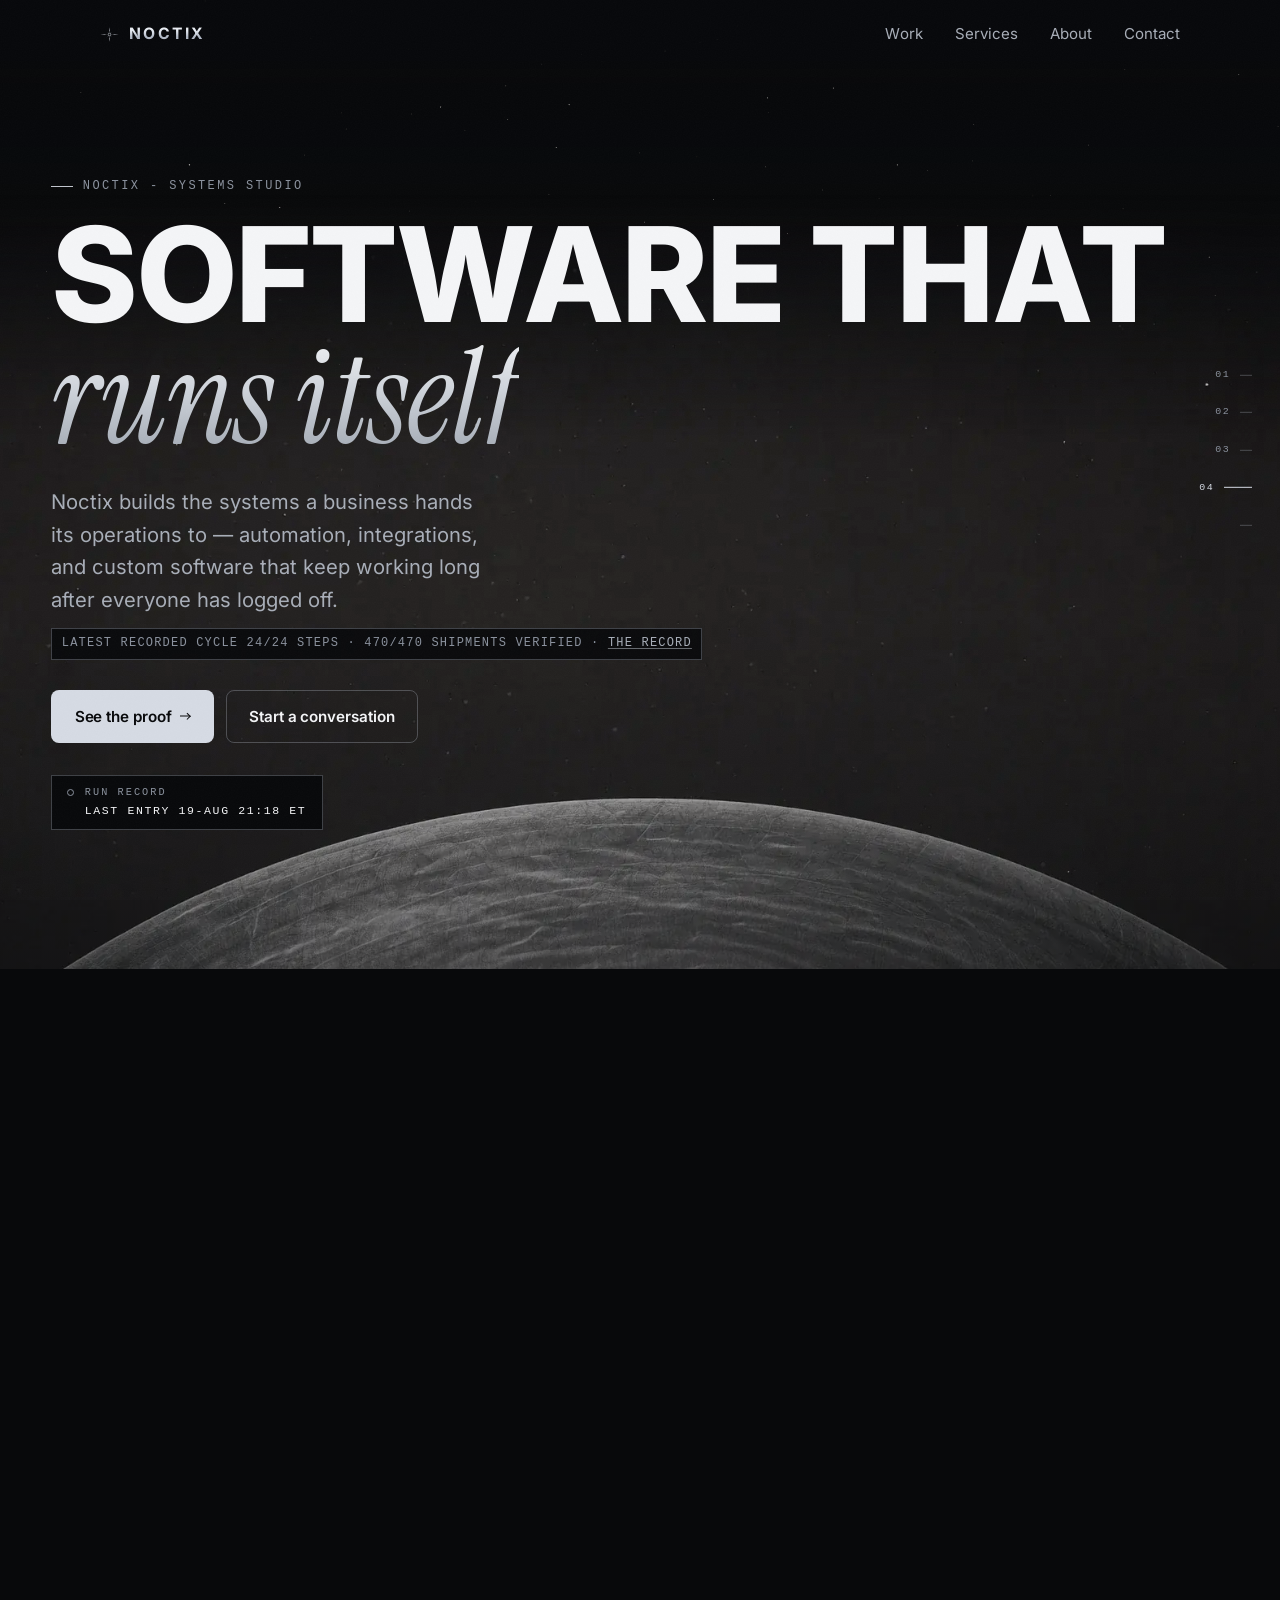
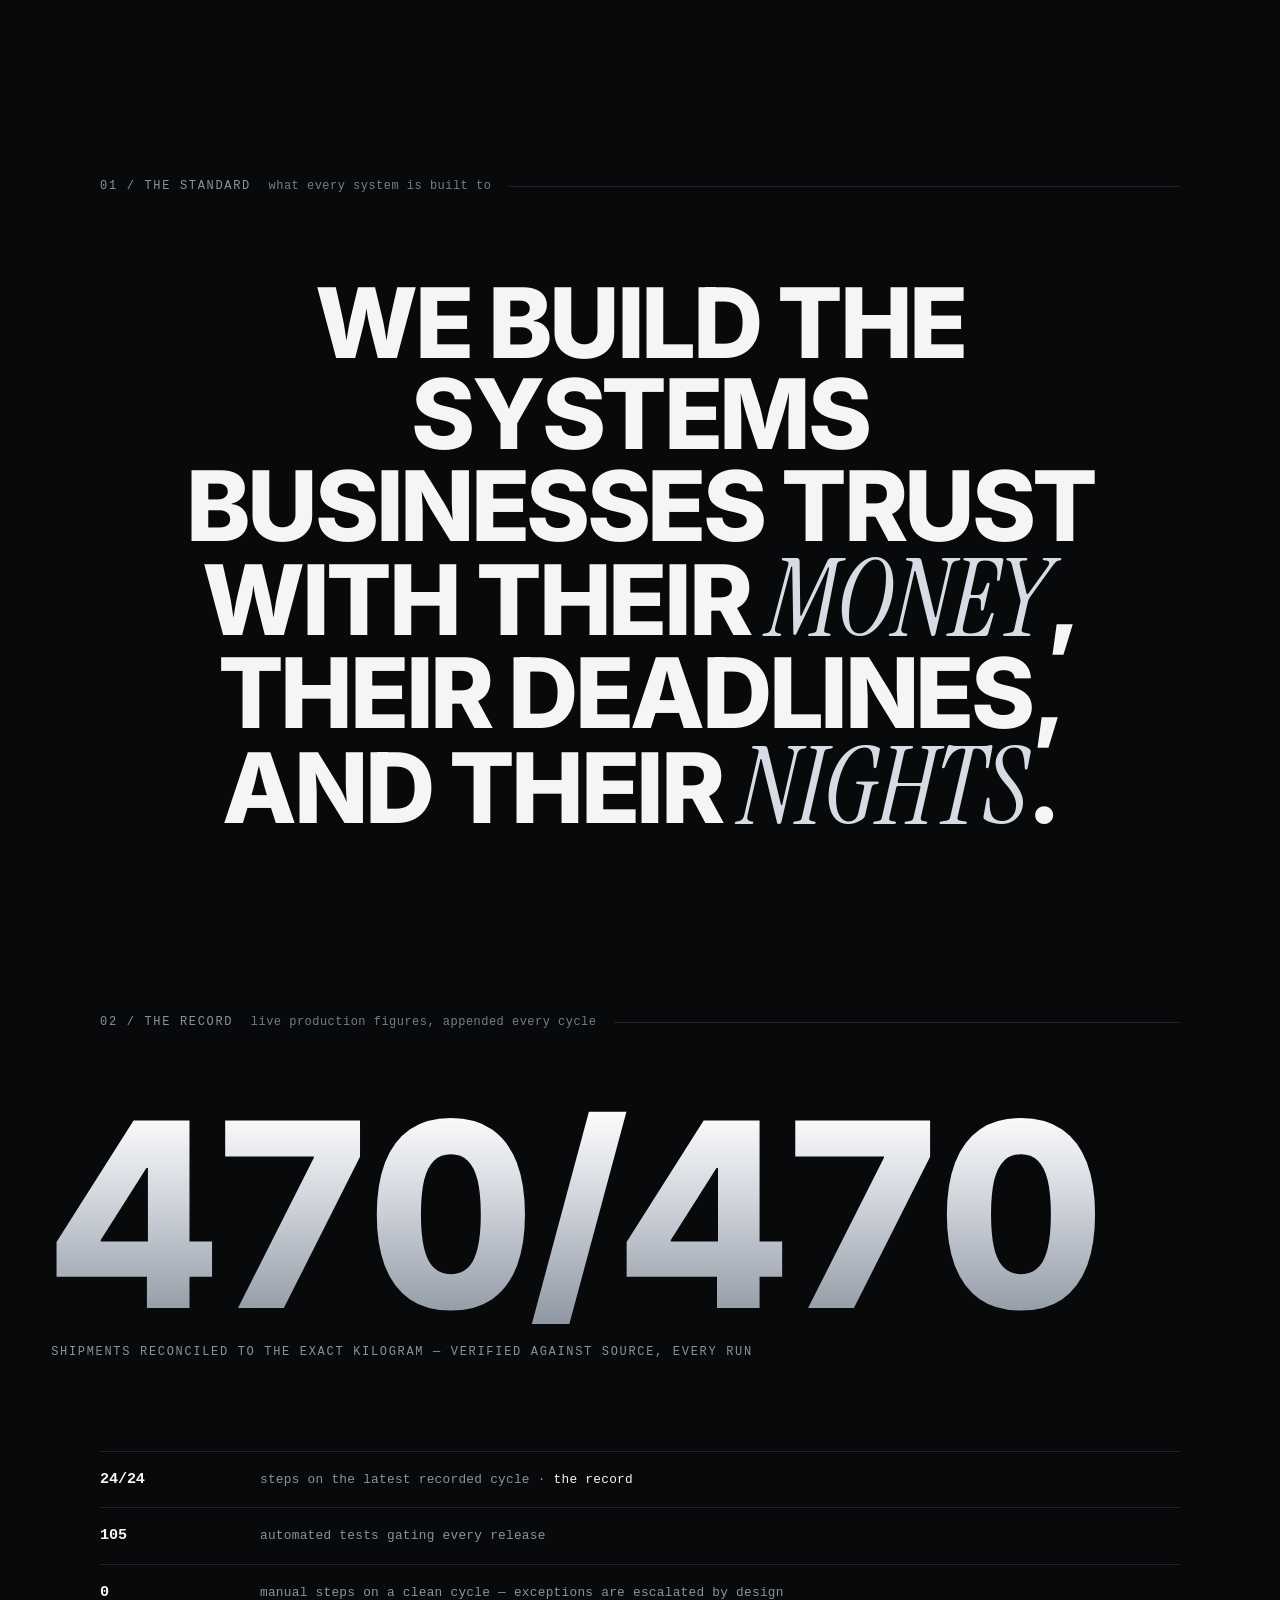
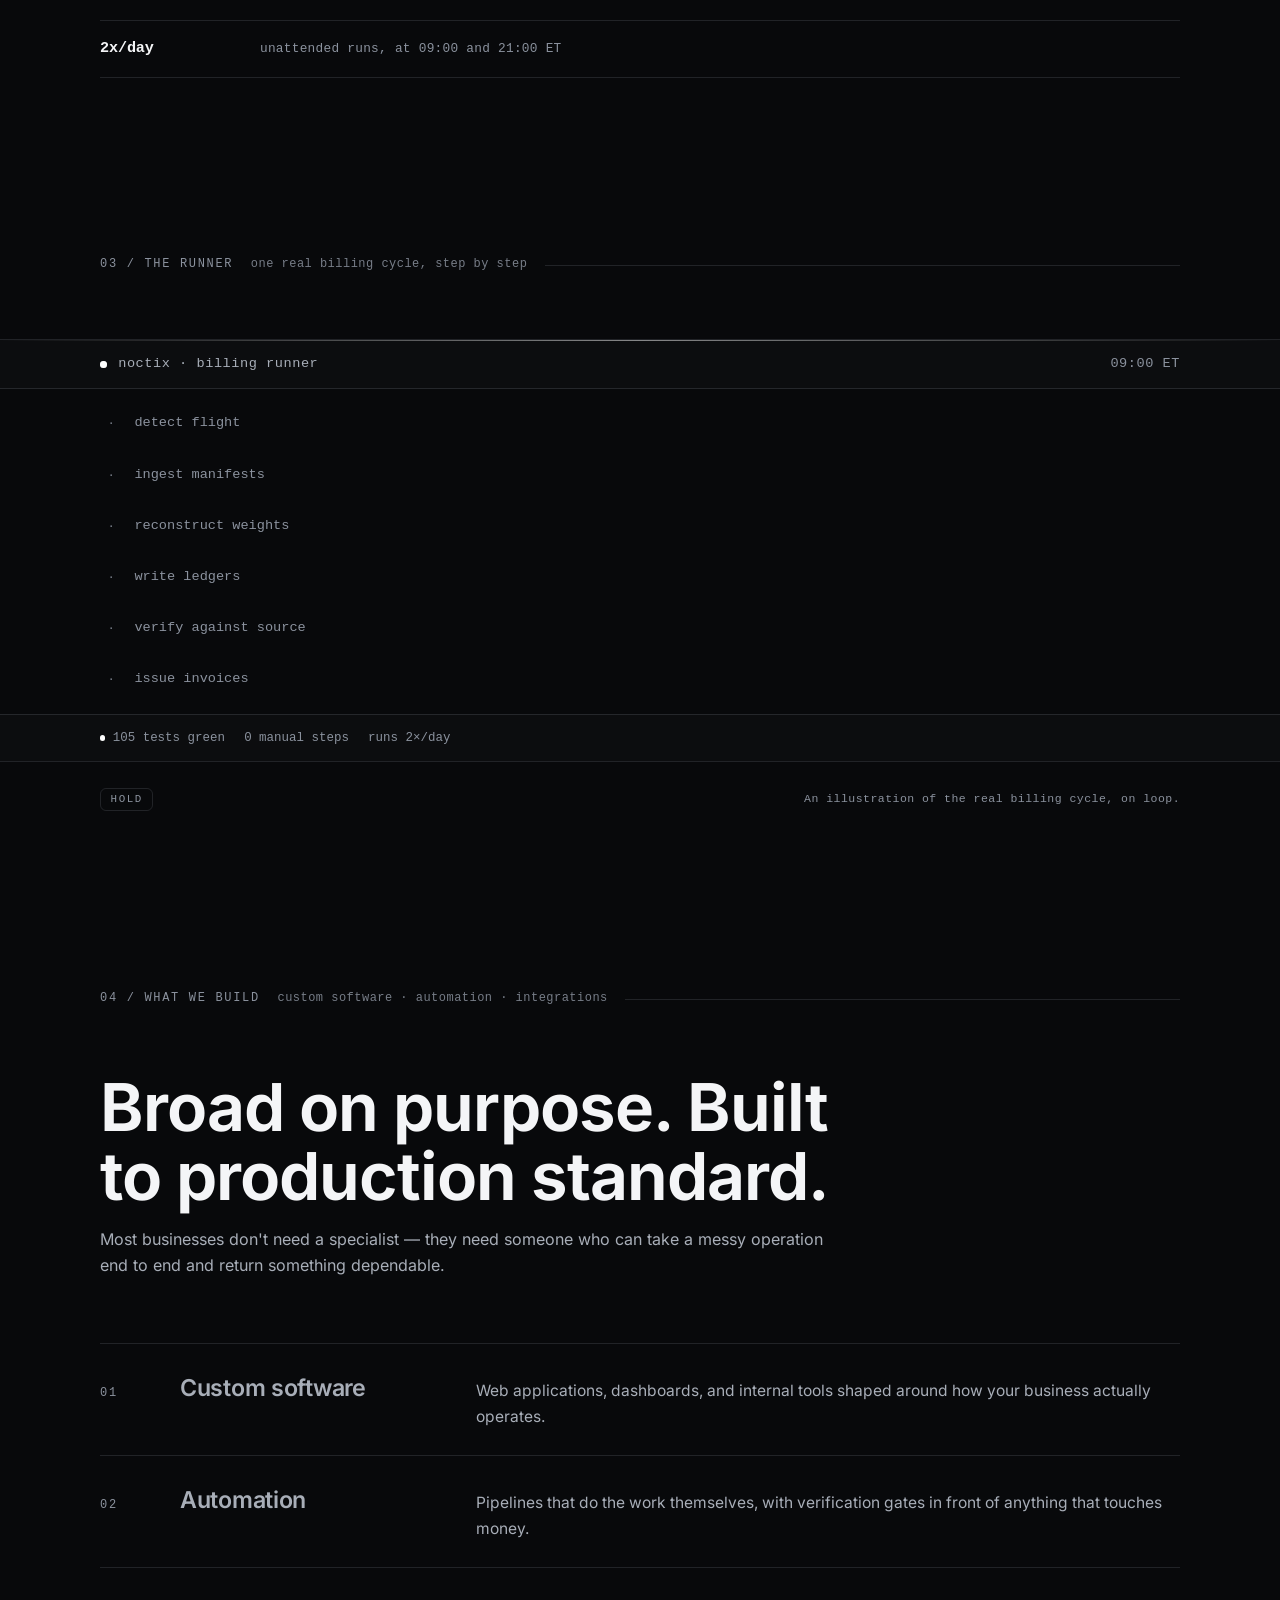
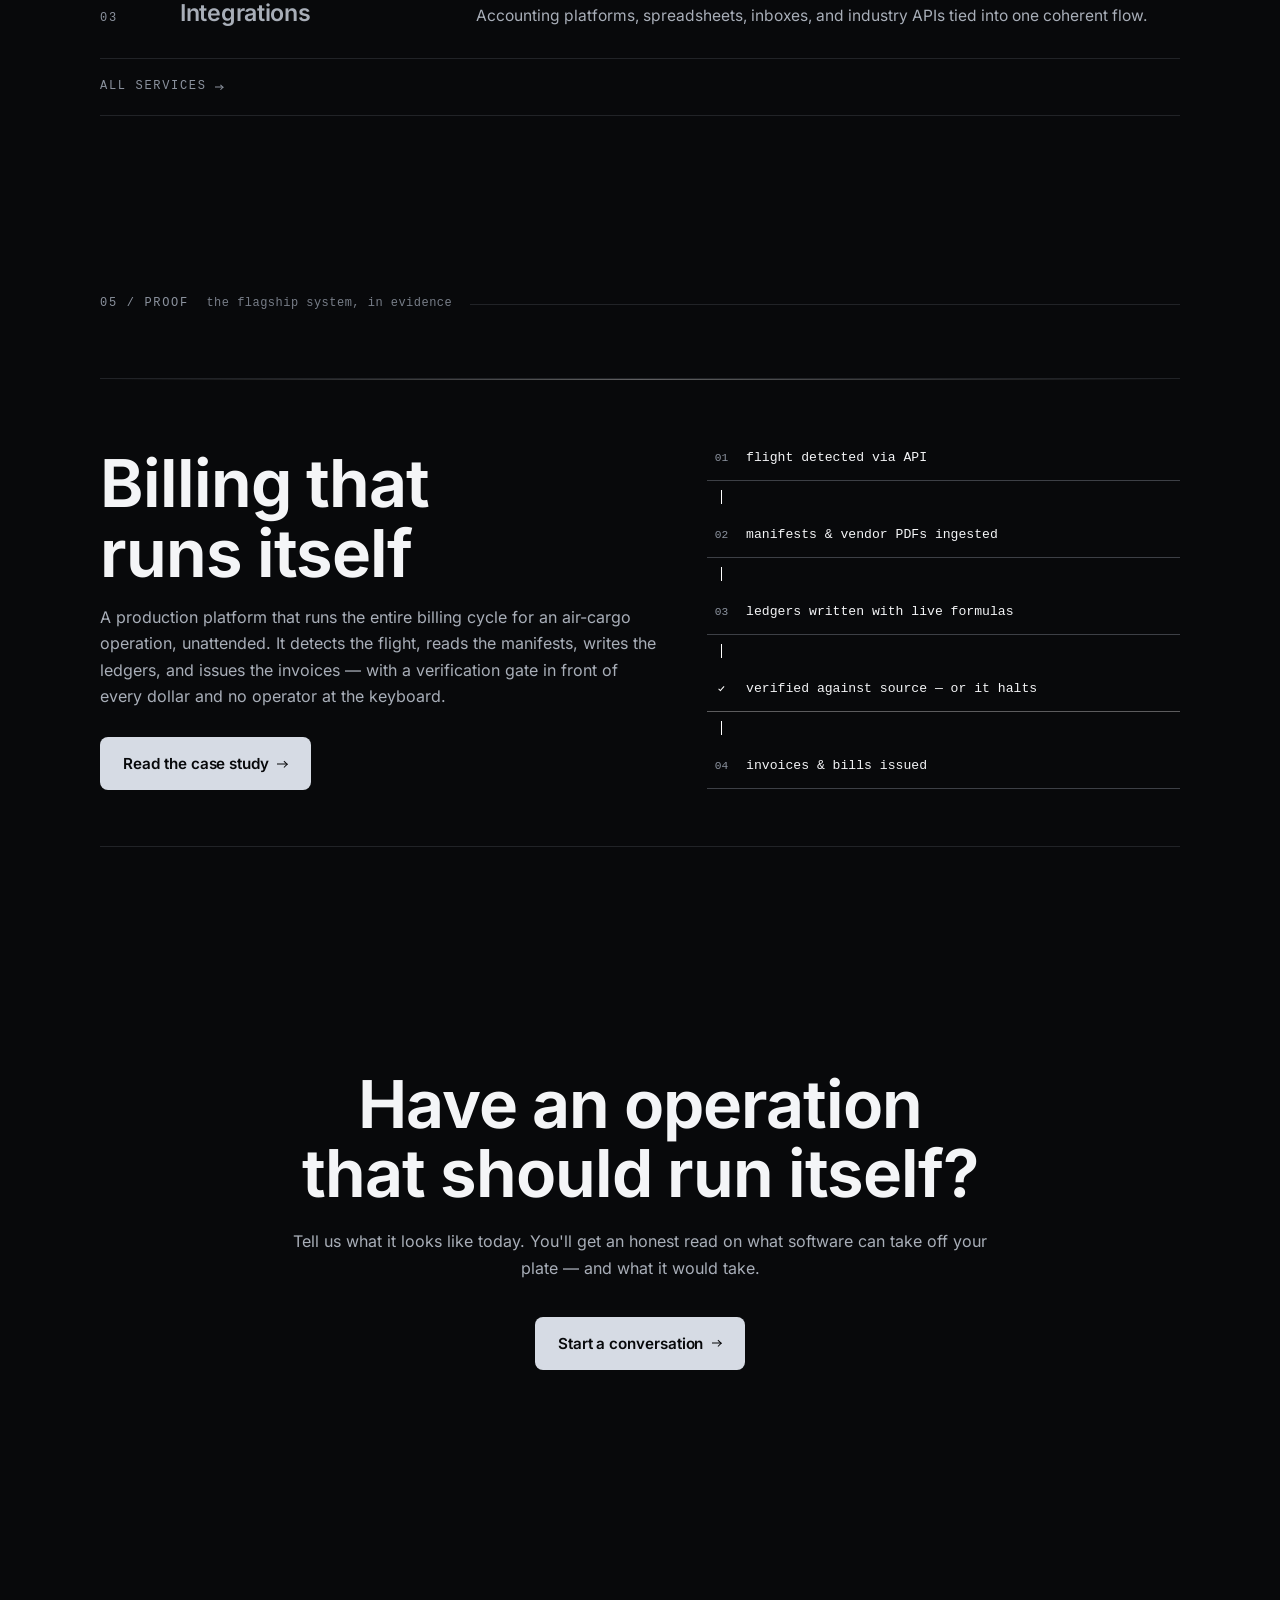
==== commit 8ddd9066: "Update site Co-Authored-By: Claude Fable 5 <noreply@anthropic.com>" ====
--- a/index.html
+++ b/index.html
@@ -86,7 +86,15 @@
               <a class="btn btn-primary" href="/work.html">See the proof <span class="arrow" aria-hidden="true"></span></a>
               <a class="btn btn-quiet" href="/contact.html">Start a conversation</a>
             </div>
-            <p class="runline enter" style="--i:5"><span class="beacon" aria-hidden="true"></span> Runs paused — last recorded <!--nx:latest-entry-->19‑Aug 21:18 ET<!--/nx:latest-entry--></p>
+            <!-- The record ticket, two states, declared by markup alone:
+                 STALE (record behind the runner) is the form below — a
+                 hollow beacon and the record's last entry. LIVE (record
+                 current) swaps BOTH spans for the two below: the key
+                 becomes the next-run label and the reading becomes the
+                 countdown, which the nextrun feature fills and whose
+                 presence lights and pulses the beacon:
+                 <span class="runline-k">Next unattended run</span> <span class="runline-v" data-nextrun>09:00 / 21:00 ET</span> -->
+            <p class="runline enter" style="--i:6"><span class="beacon" aria-hidden="true"></span><span class="runline-k">Run record</span> <span class="runline-v">Last entry <!--nx:latest-entry-->19‑Aug 21:18 ET<!--/nx:latest-entry--></span></p>
           </div>
         </div>
       </div>
@@ -214,7 +222,7 @@
       </div>
     </section>
 
-    <section class="section" id="proof" style="padding-top:0;padding-bottom:var(--space-chapter)">
+    <section class="section" id="proof" style="padding-top:0;padding-bottom:0">
       <div class="shell">
         <p class="chapter">05 / Proof<span class="chapter-sub">the flagship system, in evidence</span></p>
         <div class="panel reveal" style="margin-top:clamp(2.5rem,5vw,4rem)">
--- a/assets/style.css
+++ b/assets/style.css
@@ -380,7 +380,7 @@
 .masthead.is-stuck {
   border-bottom-color: var(--line);
   /* Fully opaque, deliberately: at 0.96 the section text ghosts through
-     the plate while scrolling — worst over the silver ledger print. */
+     the plate while scrolling — worst over the full-bleed ledger rows. */
   background: #08090b;
 }
 .masthead .shell {
@@ -710,47 +710,69 @@
   color: var(--ink-3);
 }
 
-/* ── The live run line ─────────────────────────────────────
-   The next-unattended-run readout, printed in-flow at the foot of the
-   hero like an exposure note on a contact print. Server-rendered with
-   both run times, so a visitor without JS still reads the cadence. */
+/* ── The record ticket ─────────────────────────────────────
+   Two lines at the foot of the hero, printed in-flow like an exposure
+   note on a contact print: a key, then the reading. It belongs to the
+   hero and leaves with it; it never follows the reader, because a
+   fixed chip lands on the copy at nearly every scroll stop. No JS
+   needed to read it.
+
+   State is carried by form, declared by the markup alone. With a
+   [data-nextrun] countdown the record is current and the beacon pulses;
+   without one the record is behind the runner, and the beacon is a
+   still, hollow ring beside the record's last entry. The honest
+   default is still: only a live reading may pulse. */
 
 .runline {
-  display: inline-flex;
-  flex-wrap: wrap;
+  display: inline-grid;
+  grid-template-columns: 7px auto;
+  column-gap: 0.65rem;
+  row-gap: 0.3rem;
   align-items: center;
-  gap: 0.3rem 0.65rem;
-  padding: 0.6rem 0.9rem;
+  max-width: 100%;
+  padding: 0.65rem 0.95rem 0.7rem;
   background: var(--bg);
   border: 1px solid var(--line-2);
   font-family: var(--mono);
+  line-height: 1.25;
+  text-transform: uppercase;
+  font-variant-numeric: tabular-nums;
+}
+.runline .beacon { grid-area: 1 / 1; }
+.runline-k {
+  grid-area: 1 / 2;
+  font-size: 0.64rem;
+  letter-spacing: 0.2em;
+  color: var(--ink-3);
+}
+.runline-v {
+  grid-area: 2 / 2;
   font-size: 0.72rem;
   letter-spacing: 0.14em;
-  text-transform: uppercase;
-  color: var(--ink-3);
-  font-variant-numeric: tabular-nums;
-}
-.runline [data-nextrun] { color: var(--ink); }
-
-/* The HUD chip: app.js lifts the run readout out of the hero and pins
-   it to the frame, bottom-left — a live instrument reading etched on
-   the glass, home page only. Without JS (or after a bailout) the line
-   simply stays printed in-flow at the hero's foot with both run times
-   server-rendered. Hidden while the footer is in view: the curtain
-   owns the ending. Forced colors keep the standard border. */
-.runline-hud {
-  position: fixed;
-  left: 1.25rem;
-  bottom: 1.25rem;
-  z-index: 120;
-  margin: 0;
-  transition: opacity var(--t-shift) var(--e-out), visibility 0s;
-}
-.runline-hud.is-hushed {
-  opacity: 0;
-  visibility: hidden;
-  transition: opacity var(--t-shift) var(--e-out),
-    visibility 0s var(--t-shift);
+  color: var(--ink);
+  white-space: nowrap;
+}
+/* The still ring is the unconditional default, so an engine without
+   :has() falls back to the honest form. A border, not a box-shadow:
+   forced colors keep a border. */
+.runline .beacon {
+  background: transparent;
+  border: 1px solid var(--ink-3);
+}
+.runline .beacon::after { animation: none; opacity: 0; will-change: auto; }
+.runline:has([data-nextrun]) .beacon {
+  background: var(--live);
+  border: 0;
+}
+.runline:has([data-nextrun]) .beacon::after {
+  animation: beacon var(--t-drift) var(--e-machine) infinite;
+  opacity: 0.55;
+  will-change: transform, opacity;
+}
+/* below the 320px floor (a folded phone) the reading may wrap rather
+   than paint past the ticket's border */
+@media (max-width: 319px) {
+  .runline-v { white-space: normal; }
 }
 
 .section { padding-block: clamp(4rem, 9vw, 7.5rem); }
@@ -865,6 +887,24 @@
   inset: 0;
   background: linear-gradient(180deg, transparent 60%, rgba(8, 9, 11, 0.55) 100%);
 }
+/* The frame's floor becomes a scroll-away edge once the descent ends,
+   and overflow:clip slices the planet flat there — so the plate must
+   already be night at that line. Hosted on the scrim, NOT on
+   .orbit-frame::after, which the first-light egg owns. At rest the
+   static melt sits below the fold in every mode: the sticky masthead
+   sits in flow above the frame, so the floor starts one masthead under
+   the fold. Pixels, not rem: the masthead is a fixed 61-69px while the
+   root size steps up on big monitors. Motion visitors get a deeper
+   melt scrubbed in as the descent completes (below, opacity only). */
+.orbit-scrim::after {
+  content: '';
+  position: absolute;
+  inset: auto 0 0;
+  height: 56px;
+  pointer-events: none;
+  background: linear-gradient(180deg, rgba(8, 9, 11, 0) 0%, rgba(8, 9, 11, 0.35) 40%,
+    rgba(8, 9, 11, 0.8) 75%, var(--bg) 100%);
+}
 .orbit-copy {
   position: relative;
   width: 100%;
@@ -879,6 +919,23 @@
 }
 .orbit-copy .actions { margin-top: 2.25rem; }
 .orbit-copy .runline { margin-top: 2.5rem; }
+/* Where the stack outgrows the frame's one-viewport floor, the frame is
+   sized by its content and the plate hangs from the frame's bottom — so
+   the span from the buttons to the ticket's foot decides where the
+   planet's limb crosses the buttons. That span is held at the length
+   the composition was measured at (~80px on a short laptop, ~111px on
+   a short phone), so the limb stays clear of the ghost button's label. */
+@media (max-height: 800px) and (min-width: 700px) {
+  .orbit-copy .runline { margin-top: 1.5rem; }
+}
+/* taller desktop frames sit at the floor, so this only lifts the
+   ticket clear of the fold on common 16:9 laptops */
+@media (min-height: 801px) and (min-width: 700px) {
+  .orbit-copy .runline { margin-top: 2rem; }
+}
+@media (max-height: 800px) and (max-width: 699px) {
+  .orbit-copy .runline { margin-top: 3.5rem; }
+}
 
 @media (prefers-reduced-motion: no-preference) {
   @supports (animation-timeline: view()) {
@@ -899,16 +956,24 @@
       animation-timeline: --orbit;
       animation-range: contain;
     }
+    .orbit-scrim::after {
+      height: 24vh;
+      opacity: 0;
+      animation: orbit-melt var(--e-machine) both;
+      animation-timeline: --orbit;
+      animation-range: contain 70% contain 100%;
+    }
   }
 }
 @keyframes orbit-plate { to { transform: translate3d(0, -8vh, 0); } }
 @keyframes orbit-copy  { to { transform: translate3d(0, -24vh, 0); opacity: 0; } }
+@keyframes orbit-melt  { from { opacity: 0; } to { opacity: 1; } }
 
 /* Belt for a preference that flips mid-play: the reduced-motion
    blanket reverts timelines to the document clock where fill:both
    would strand the copy at opacity 0. Kill the animations outright. */
 @media (prefers-reduced-motion: reduce) {
-  .orbit-plate, .orbit-copy { animation: none !important; }
+  .orbit-plate, .orbit-copy, .orbit-scrim::after { animation: none !important; }
 }
 
 /* ── Scene: THE CUT (the work hero) ────────────────────────
@@ -949,8 +1014,19 @@
 .cut-scrim {
   position: absolute;
   inset: 0;
+  /* The ramp used to arrive too late: on 768-900px-tall viewports the
+     headline tops out near 48% where the old gradient was still ~0.3,
+     and white type sat naked on the machined gray — the scene's own
+     promise is that the copy stands in the photograph's BLACK lower
+     half. The darkness now reaches the copy at every viewport; the
+     chip and the plate's upper face stay clean. */
+  /* A sharp knee, not a long ramp: the ramp dimmed the whole plate and
+     the photograph read murky. The plate now stays bright and machined
+     down to ~38%, then falls to true black fast — the photo looks like
+     a photo, the type stands on night. */
   background: linear-gradient(180deg, transparent 0%,
-    rgba(8, 9, 11, 0.3) 42%, rgba(8, 9, 11, 0.8) 72%, var(--bg) 100%);
+    rgba(8, 9, 11, 0.1) 36%, rgba(8, 9, 11, 0.58) 52%,
+    rgba(8, 9, 11, 0.94) 66%, var(--bg) 82%);
 }
 .cut-copy {
   position: relative;
@@ -1957,32 +2033,32 @@
   background: var(--metal);
 }
 
-/* ── Scene: THE LEDGER, IN PRINT (work) ────────────────────
-   The one contrast inversion on the site: the real ledger printed
-   dark-on-silver, a document under a work lamp. Entering and leaving
-   is a hard cut at the section boundary — machine confidence, no
-   transition. All ink is the page black; the rules are the same
-   black at hairline alpha; black on #e6e9ee is ~17:1. Forced colors
-   need no overrides here — plain colors and borders yield to the
-   system palette on their own. */
+/* ── Scene: THE SHEET (runs) ───────────────────────────────
+   The one contrast inversion on the site: the run record printed
+   dark-on-silver, a document under a work lamp, from under the
+   masthead to the footer. It lives on /runs only: a silver slab inside a
+   night page reads as a hole in it however its seams are tuned, so
+   work's ledger prints on the night.
+   All ink is the page black; the rules are the same black at hairline
+   alpha; black on #e6e9ee is ~17:1. Forced colors need no overrides
+   here — plain colors and borders yield to the system palette. */
 
 .print {
   background: #e6e9ee;
   color: var(--accent-ink);
   padding-block: clamp(4.5rem, 9vw, 8.5rem);
 }
+/* On a laptop-height screen the sheet's full top padding is most of a
+   screenful of blank silver before the first word. */
+@media (max-height: 860px) {
+  .print { padding-block-start: 3rem; }
+}
 .print ::selection { background: var(--accent-ink); color: #e6e9ee; }
 .print :focus-visible { outline-color: var(--accent-ink); }
 .print .chapter { color: var(--accent-ink); }
 .print .chapter::after { background: rgba(8, 9, 11, 0.35); }
-/* the one text element the inversion originally missed: the sub-label
-   kept its dark-theme silver and washed out on the sheet (~1.9:1) —
-   same hush level as .sheet-hint, in ink */
-.print .chapter-sub { color: rgba(8, 9, 11, 0.55); }
 .print h2, .print strong { color: var(--accent-ink); }
 .print p { color: var(--accent-ink); }
-.print .kicker { color: var(--accent-ink); }
-.print .kicker::before { background: var(--accent-ink); }
 /* links print in ink on the silver sheet — the global near-white link
    color is invisible here */
 .print a {
@@ -1995,28 +2071,40 @@
 .print-head { max-width: 46rem; margin-top: clamp(2.5rem, 5vw, 4rem); }
 .print-head p { margin-top: 1rem; }
 
-/* The table sheds its dark card: black rules on the silver sheet. It
-   also sheds the shell — the sheet is wider than the frame, so it runs
+/* The full-bleed ledger, on either ground. The table sheds its card
+   AND the shell — the sheet is wider than the frame, so it runs
    full-bleed and is CROPPED BY THE VIEWPORT edge (the survey's own
    motif), never by an arbitrary mid-page line; the first column stays
-   on the shell's grid and the overflow scrolls sideways as before. */
+   on the shell's grid and the overflow scrolls sideways as before. On
+   the night (work) two hairlines bound it, like the cycle band; on the
+   silver sheet (runs) the sheet itself is the bound. */
+.ledger-wrap.bleed,
 .print .ledger-wrap {
+  --cover: var(--bg);
+  --edge: rgba(214, 219, 228, 0.14);
   margin-top: clamp(2rem, 4.5vw, 3.5rem);
   margin-inline: calc(50% - 50vw);
   padding-inline: max(var(--gutter), calc((100vw - var(--shell)) / 2 + var(--gutter)));
   border: 0;
+  border-block: 1px solid var(--line);
   border-radius: 0;
-  /* Scrolling shadows (Verou): the sheet-coloured covers are attached
-     LOCAL so they travel with the columns; the dark edge shadows are
+  /* Scrolling shadows (Verou): the ground-coloured covers are attached
+     LOCAL so they travel with the columns; the edge shadows are
      attached SCROLL so they pin to the frame. Mid-sheet the shadows
      show past the covers — "there is more" — and at either end the
      cover slides exactly over its shadow and the edge goes clean. */
   background:
-    linear-gradient(90deg, #e6e9ee 30%, rgba(230, 233, 238, 0)) left / 48px 100% no-repeat local,
-    linear-gradient(270deg, #e6e9ee 30%, rgba(230, 233, 238, 0)) right / 48px 100% no-repeat local,
-    linear-gradient(90deg, rgba(8, 9, 11, 0.22), rgba(8, 9, 11, 0)) left / 20px 100% no-repeat scroll,
-    linear-gradient(270deg, rgba(8, 9, 11, 0.22), rgba(8, 9, 11, 0)) right / 20px 100% no-repeat scroll;
-}
+    linear-gradient(90deg, var(--cover) 30%, transparent) left / 48px 100% no-repeat local,
+    linear-gradient(270deg, var(--cover) 30%, transparent) right / 48px 100% no-repeat local,
+    linear-gradient(90deg, var(--edge), transparent) left / 20px 100% no-repeat scroll,
+    linear-gradient(270deg, var(--edge), transparent) right / 20px 100% no-repeat scroll;
+}
+.print .ledger-wrap {
+  --cover: #e6e9ee;
+  --edge: rgba(8, 9, 11, 0.22);
+  border-block: 0;
+}
+.ledger-wrap.bleed .ledger { font-size: 0.8rem; }
 /* the visible affordance the judges asked for; the region's aria-label
    already tells assistive tech the same thing, so this stays hidden */
 .sheet-hint {
@@ -2025,7 +2113,7 @@
   font-size: 0.72rem;
   letter-spacing: 0.14em;
   text-transform: uppercase;
-  color: rgba(8, 9, 11, 0.55);
+  color: var(--ink-3);
 }
 .print .ledger { font-size: 0.8rem; }
 .print .ledger th {
@@ -2046,6 +2134,15 @@
    Machine work, so it flips at --t-tick linear and, deliberately, has
    no exit transition: instruments snap both ways. */
 @media (hover: hover) and (pointer: fine) {
+  /* on the night the row takes the console's active-row wash */
+  .ledger-wrap.bleed .ledger tbody tr:hover td {
+    background: rgba(255, 255, 255, 0.07);
+    color: var(--ink);
+    transition: background var(--t-tick) var(--e-machine),
+                color var(--t-tick) var(--e-machine);
+  }
+  /* the computed column keeps machine white while the row is read */
+  .ledger-wrap.bleed .ledger tbody tr:hover .charg { color: var(--live); }
   .print .ledger tbody tr:hover td {
     background: var(--accent-ink);
     color: #e6e9ee;
@@ -2055,8 +2152,6 @@
   }
   /* the columns that carry their own colour have to be re-stated, or
      they stay dark ink on dark ink */
-  .print .ledger tbody tr:hover .cons,
-  .print .ledger tbody tr:hover .charg,
   .print .ledger tbody tr:hover .rs,
   .print .ledger tbody tr:hover .rf,
   .print .ledger tbody tr:hover .rw { color: #e6e9ee; }
@@ -2068,20 +2163,8 @@
   }
   .print .ledger tbody tr .rd { position: relative; }
 }
-.print .ledger .cons { color: var(--accent-ink); }
-/* the computed column carried machine white on black; in print it is
-   carried by weight instead */
-.print .ledger .charg { color: var(--accent-ink); font-weight: 700; }
 .print .fig { color: rgba(8, 9, 11, 0.76); }
-.print .fig code { color: var(--accent-ink); border-color: rgba(8, 9, 11, 0.35); }
 .print-proof { margin-top: clamp(2.5rem, 5vw, 4rem); max-width: 46rem; }
-.print .term {
-  background: transparent;
-  border: 1px solid rgba(8, 9, 11, 0.35);
-  border-radius: 0;
-  color: rgba(8, 9, 11, 0.76);
-}
-.print .term .pass { color: var(--accent-ink); font-weight: 700; }
 /* the sheet's own scrollbars print dark on silver */
 .print ::-webkit-scrollbar-track { background: transparent; }
 .print ::-webkit-scrollbar-thumb {
@@ -2111,11 +2194,7 @@
   -webkit-text-fill-color: var(--accent-ink);
 }
 .masthead[data-nav-theme='light'] .nav a { color: rgba(8, 9, 11, 0.72); }
-.masthead[data-nav-theme='light'] .nav a:hover,
-.masthead[data-nav-theme='light'] .nav a[aria-current='page'] { color: var(--accent-ink); }
-.masthead[data-nav-theme='light'] .nav a[aria-current='page']::after {
-  background: linear-gradient(90deg, transparent, var(--accent-ink), transparent);
-}
+.masthead[data-nav-theme='light'] .nav a:hover { color: var(--accent-ink); }
 .masthead[data-nav-theme='light'] :focus-visible { outline-color: var(--accent-ink); }
 
 /* ── Hairline note rows (work: the unglamorous parts) ──────
@@ -2171,7 +2250,6 @@
 @media (forced-colors: active) {
   .pull::before,
   .cycle-flow .flow-node.gate::after,
-  .print .kicker::before,
   .print .chapter::after { background: CanvasText; }
 }
 
@@ -2477,6 +2555,30 @@
 }
 .hero-proof a { color: var(--ink-2); }
 .hero-proof a:hover { color: var(--ink); }
+/* On 16:9 laptop viewports the planet's crown rises behind the proof
+   line (measured ~1.1:1 at 1366x768). It is printed as a label in the
+   record ticket's own grammar — box edge flush on the column, hairline,
+   ground plate — so the hero carries one system of instrument labels,
+   not a patch. --bg at .86 holds ink-3 at ~5:1 over the brightest limb
+   pixel. Static, so CLS stays 0. */
+.orbit-copy .hero-proof {
+  display: table;
+  padding: 0.3rem 0.6rem;
+  border: 1px solid var(--line-2);
+  background: rgba(8, 9, 11, 0.86);
+  /* Vertically layout-neutral: the box's padding and border are taken
+     back out of the margins, so the line and everything under it sit
+     where they would unboxed. Every pixel added here would push the
+     buttons onto the planet's crown on common laptop screens. The inline
+     inset narrows the line, so in a narrow band of widths (~671-694px)
+     it breaks one row earlier; the limb is far below the buttons there. */
+  margin-top: calc(1.1rem - 0.3rem - 1px);
+  margin-bottom: calc(-0.3rem - 1px);
+}
+/* on a phone the label's inset would cost the line a third row */
+@media (max-width: 400px) {
+  .orbit-copy .hero-proof { padding-inline: 0.5rem; letter-spacing: 0.06em; }
+}
 
 .chapter-sub {
   display: block;
@@ -2583,16 +2685,8 @@
 }
 .survey-rail a:focus-visible .rail-label { opacity: 1; transform: none; }
 
-/* over the silver print scene the rod inverts, like the masthead does */
-.survey-rail[data-rail-theme='light'] a { color: rgba(8, 9, 11, 0.55); }
-.survey-rail[data-rail-theme='light'] i { background: rgba(8, 9, 11, 0.3); }
-.survey-rail[data-rail-theme='light'] [aria-current='true'] i,
-.survey-rail[data-rail-theme='light'] a:hover i { background: var(--accent-ink); }
-.survey-rail[data-rail-theme='light'] [aria-current='true'],
-.survey-rail[data-rail-theme='light'] a:hover { color: var(--accent-ink); }
-
-/* withdrawn over the footer — the same hush the run-line chip performs —
-   and while a full-bleed ledger sheet crosses its band, so the rod never
+/* withdrawn over the footer (the last chapter: nothing left to index)
+   and while a full-bleed ledger crosses its band, so the rod never
    prints across live data rows */
 .survey-rail.is-hushed,
 .survey-rail.is-over-sheet {
@@ -2611,14 +2705,15 @@
 /* The whisper: the footer counter is the record of the hunt, but it is
    never on screen at the moment a find happens, so the hunt could not
    teach itself. This acknowledges the find where the eye already is,
-   then gets out of the way. Corner grammar borrowed from the HUD chip;
+   then gets out of the way, bottom-left, stacking above the record
+   ticket when the hero leaves it in that corner (app.js measures);
    aria-hidden because the footer line is the accessible copy and a
    live region would interrupt a screen reader mid-sentence. */
 .field-whisper {
   position: fixed;
-  left: 1.25rem;            /* the HUD chip's gutter — one corner grammar */
+  left: 1.25rem;
   bottom: var(--whisper-bottom, 1.25rem);
-  z-index: 119;             /* under the HUD chip (120), never over it */
+  z-index: 119;
   padding: 0.5rem 0.8rem;
   border: 1px solid var(--line);
   background: rgba(8, 9, 11, 0.86);
@@ -2647,10 +2742,10 @@
 }
 
 /* ── The record (runs.html) ────────────────────────────────
-   The run log prints in the same silver as the sample ledger. Status
-   is carried by the flagged column's weight, never by hue. Partial
-   step counts print heavy — the record does not whisper its bad
-   nights, that is the point of having one. */
+   The run log prints on the silver sheet, the one inversion on the
+   site. Status is carried by the flagged column's weight, never by
+   hue. Partial step counts print heavy — the record does not whisper
+   its bad nights, that is the point of having one. */
 .ledger.record { min-width: 100%; }
 .ledger.record td, .ledger.record th { text-align: left; }
 .ledger.record .rs { font-weight: 700; }
@@ -3002,6 +3097,27 @@
     radial-gradient(85% 42% at 50% 74%, rgba(255, 214, 176, 0.28) 0 18%, transparent 62%),
     radial-gradient(120% 30% at 50% 66%, rgba(255, 240, 228, 0.12) 0 25%, transparent 60%);
   animation: first-light-pass 9s var(--e-machine) both;
+}
+/* The melt ends in solid --bg at the frame's floor; while dawn lights
+   the sky below, that is a hard line. It stands down for the pass, on
+   the same clock. filter:opacity, not opacity: the scroll timeline
+   already owns the melt's opacity, and the two multiply. */
+html.first-light .orbit-scrim::after {
+  animation: first-light-melt 9s var(--e-machine) both;
+}
+@media (prefers-reduced-motion: no-preference) {
+  @supports (animation-timeline: view()) {
+    html.first-light .orbit-scrim::after {
+      animation: orbit-melt var(--e-machine) both,
+                 first-light-melt 9s var(--e-machine) both;
+      animation-timeline: --orbit, auto;
+      animation-range: contain 70% contain 100%, normal;
+    }
+  }
+}
+@keyframes first-light-melt {
+  0%, 100% { filter: opacity(1); }
+  44%, 56% { filter: opacity(0); }
 }
 
 /* Beacon readout: the footer status becomes a control. The button
@@ -3179,6 +3295,9 @@
   .step[data-state='done'] .glyph { background: CanvasText; color: Canvas; }
   .step[data-state='active'] .glyph { border-color: CanvasText; color: CanvasText; }
   .beacon { background: Highlight; }
+  /* the ticket's live dot outranks the line above; restate it. The
+     still ring is a border, which forced colors already keep. */
+  .runline:has([data-nextrun]) .beacon { background: Highlight; }
   /* Canvas is the disc's foreground here, so the check reads as a true
      knockout. background-color is forced but background-image is not -
      the asymmetry the gradient-nulling above relies on - so anything
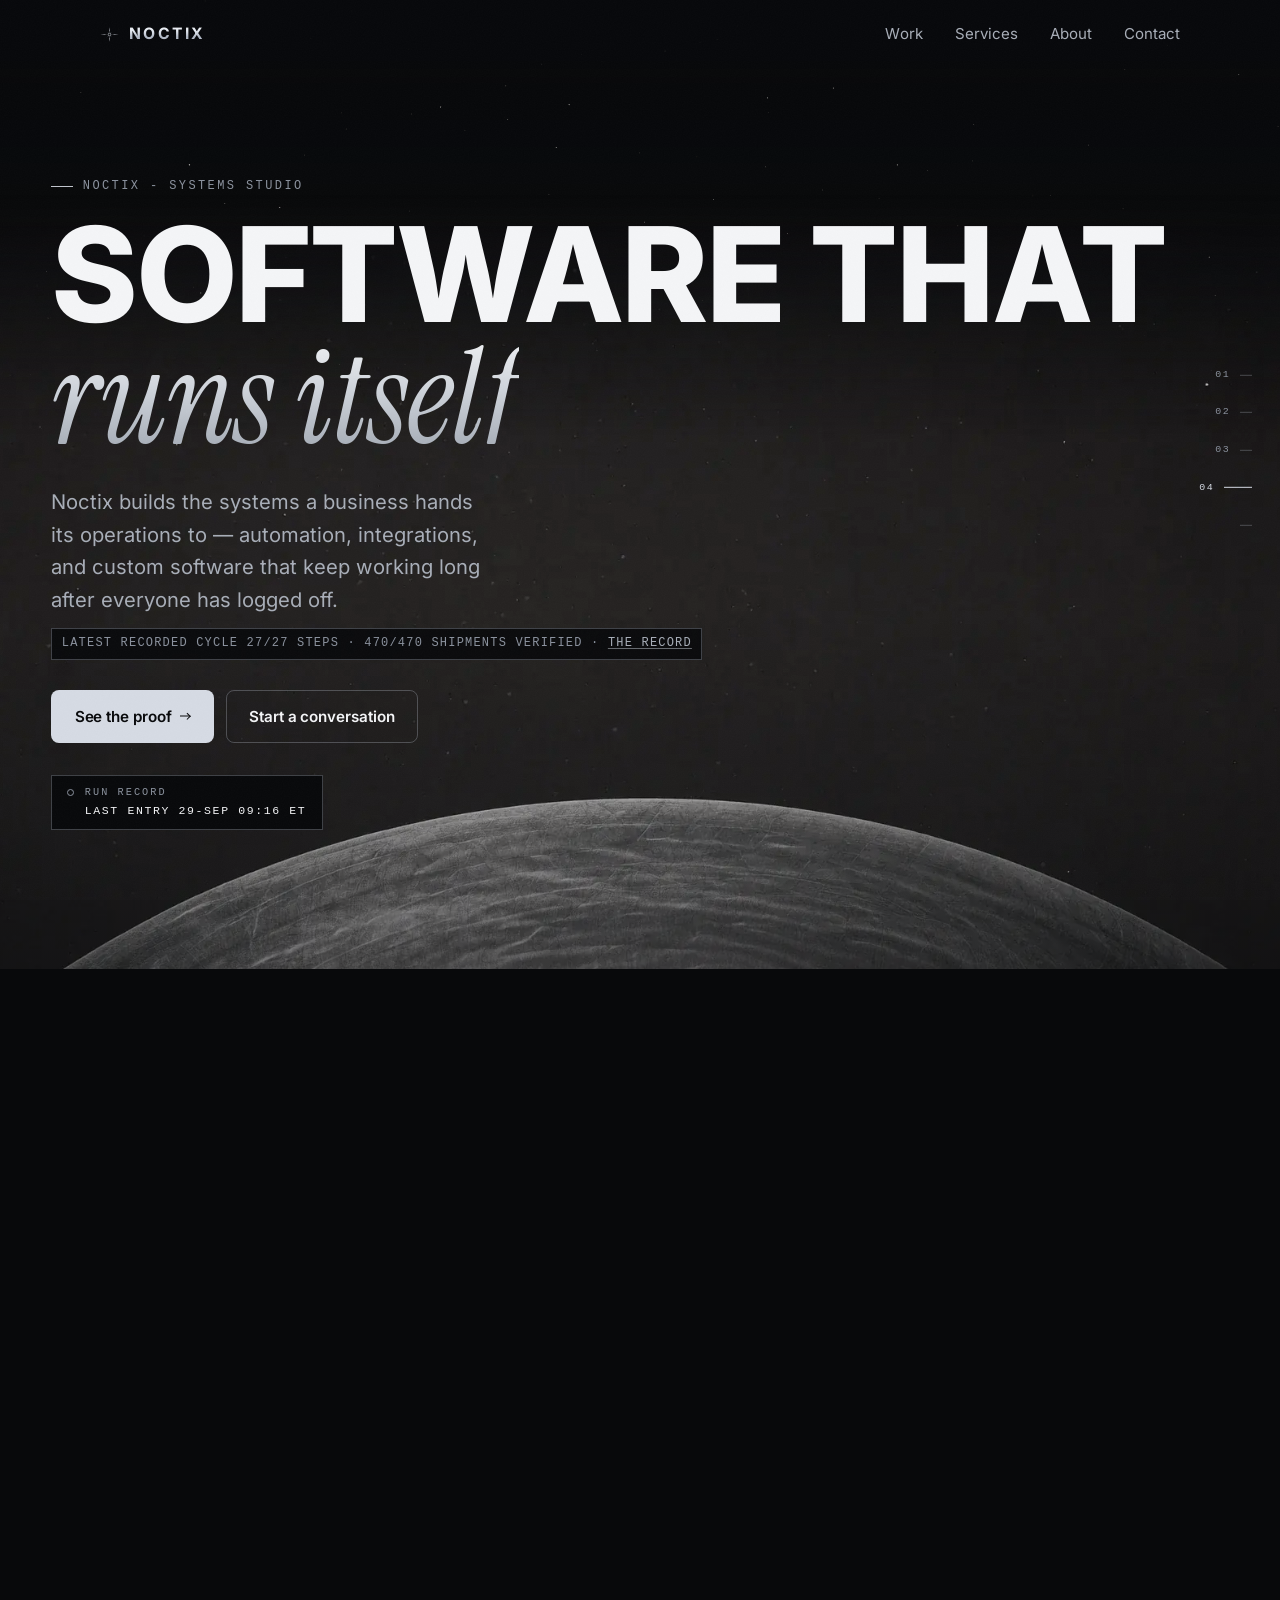
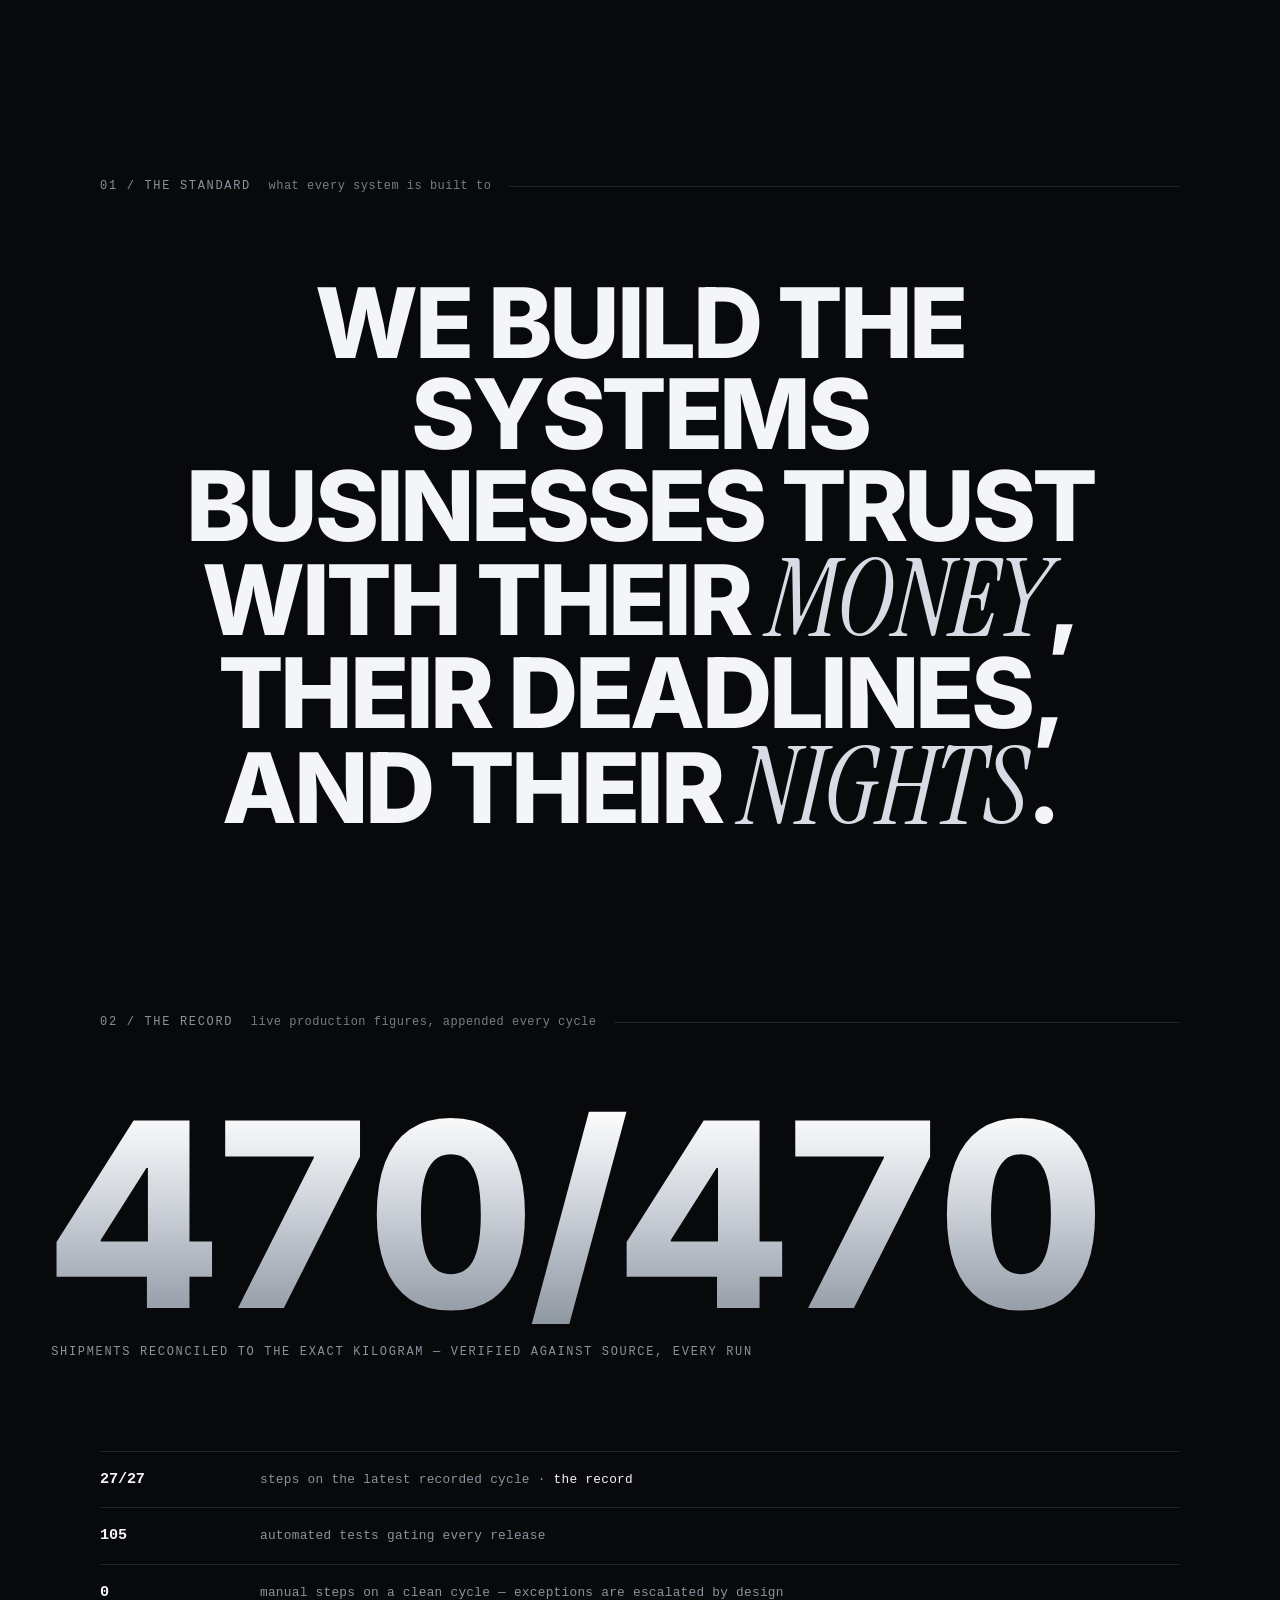
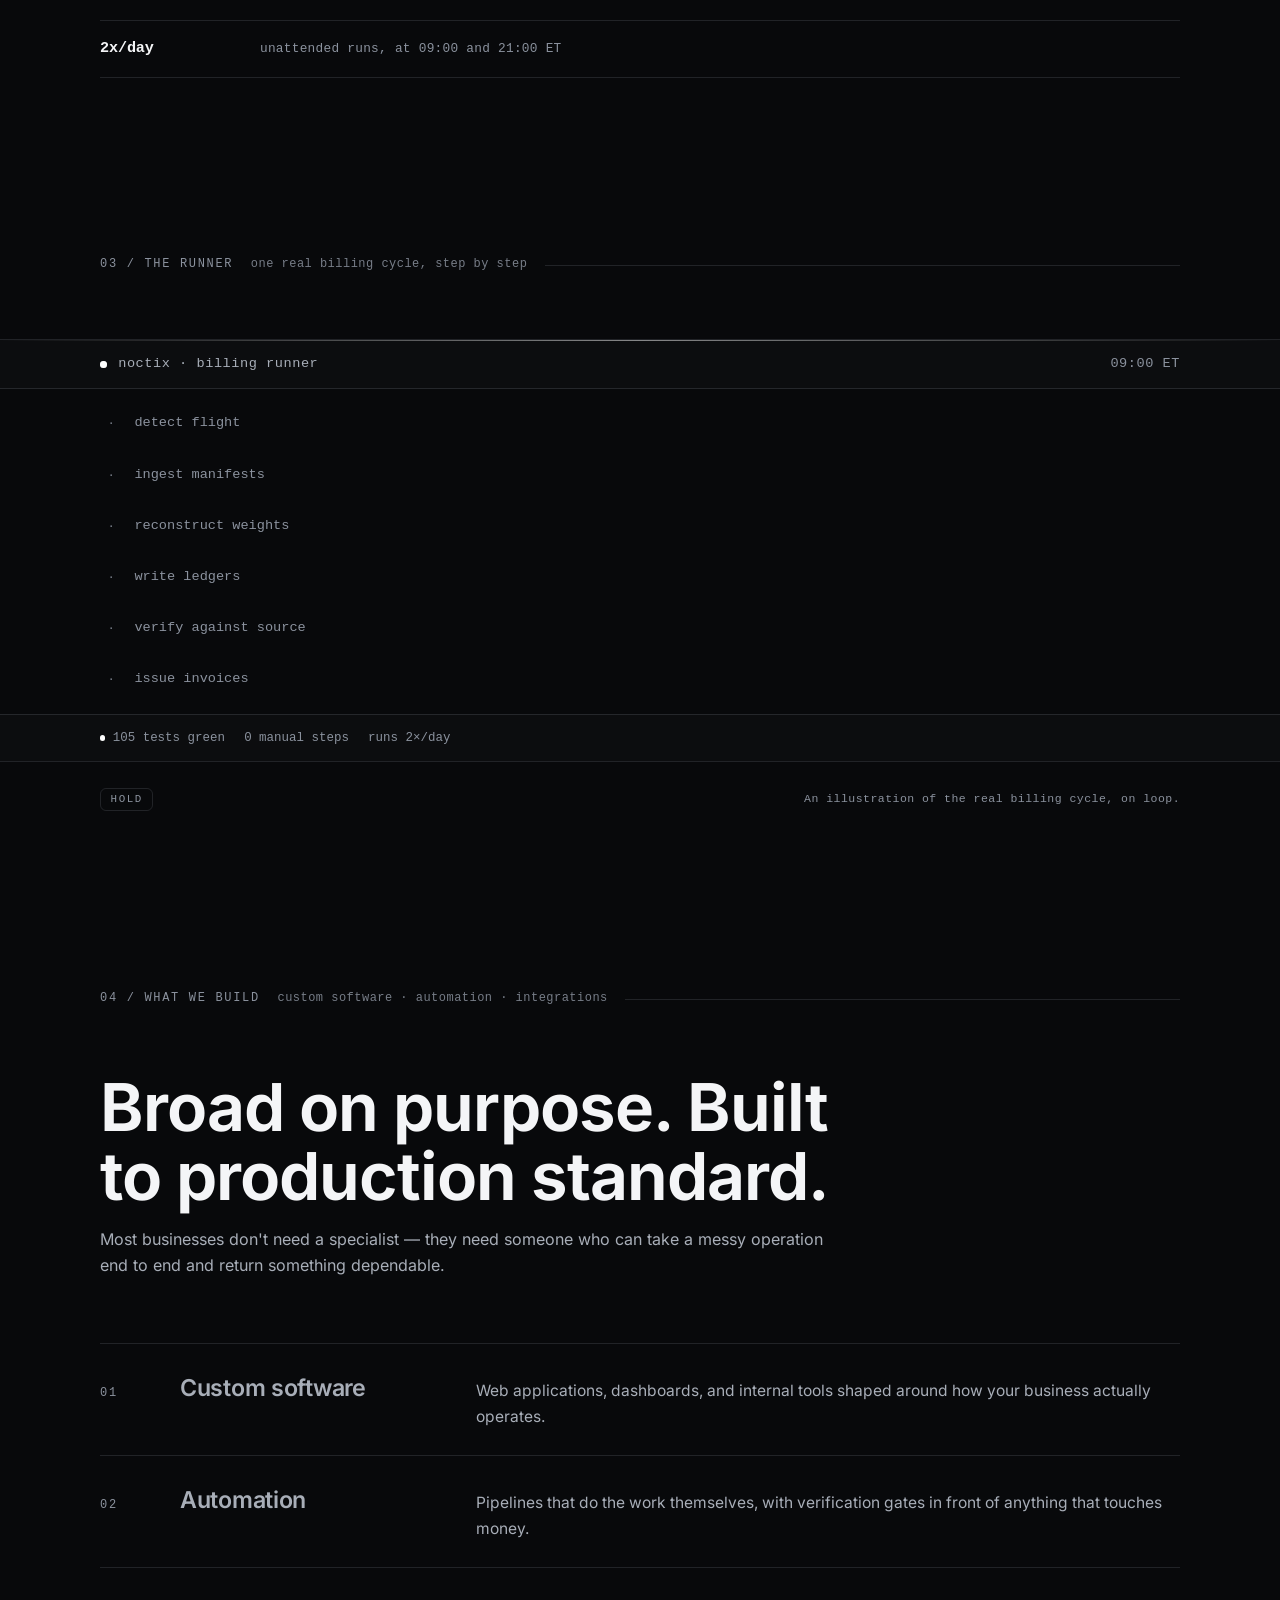
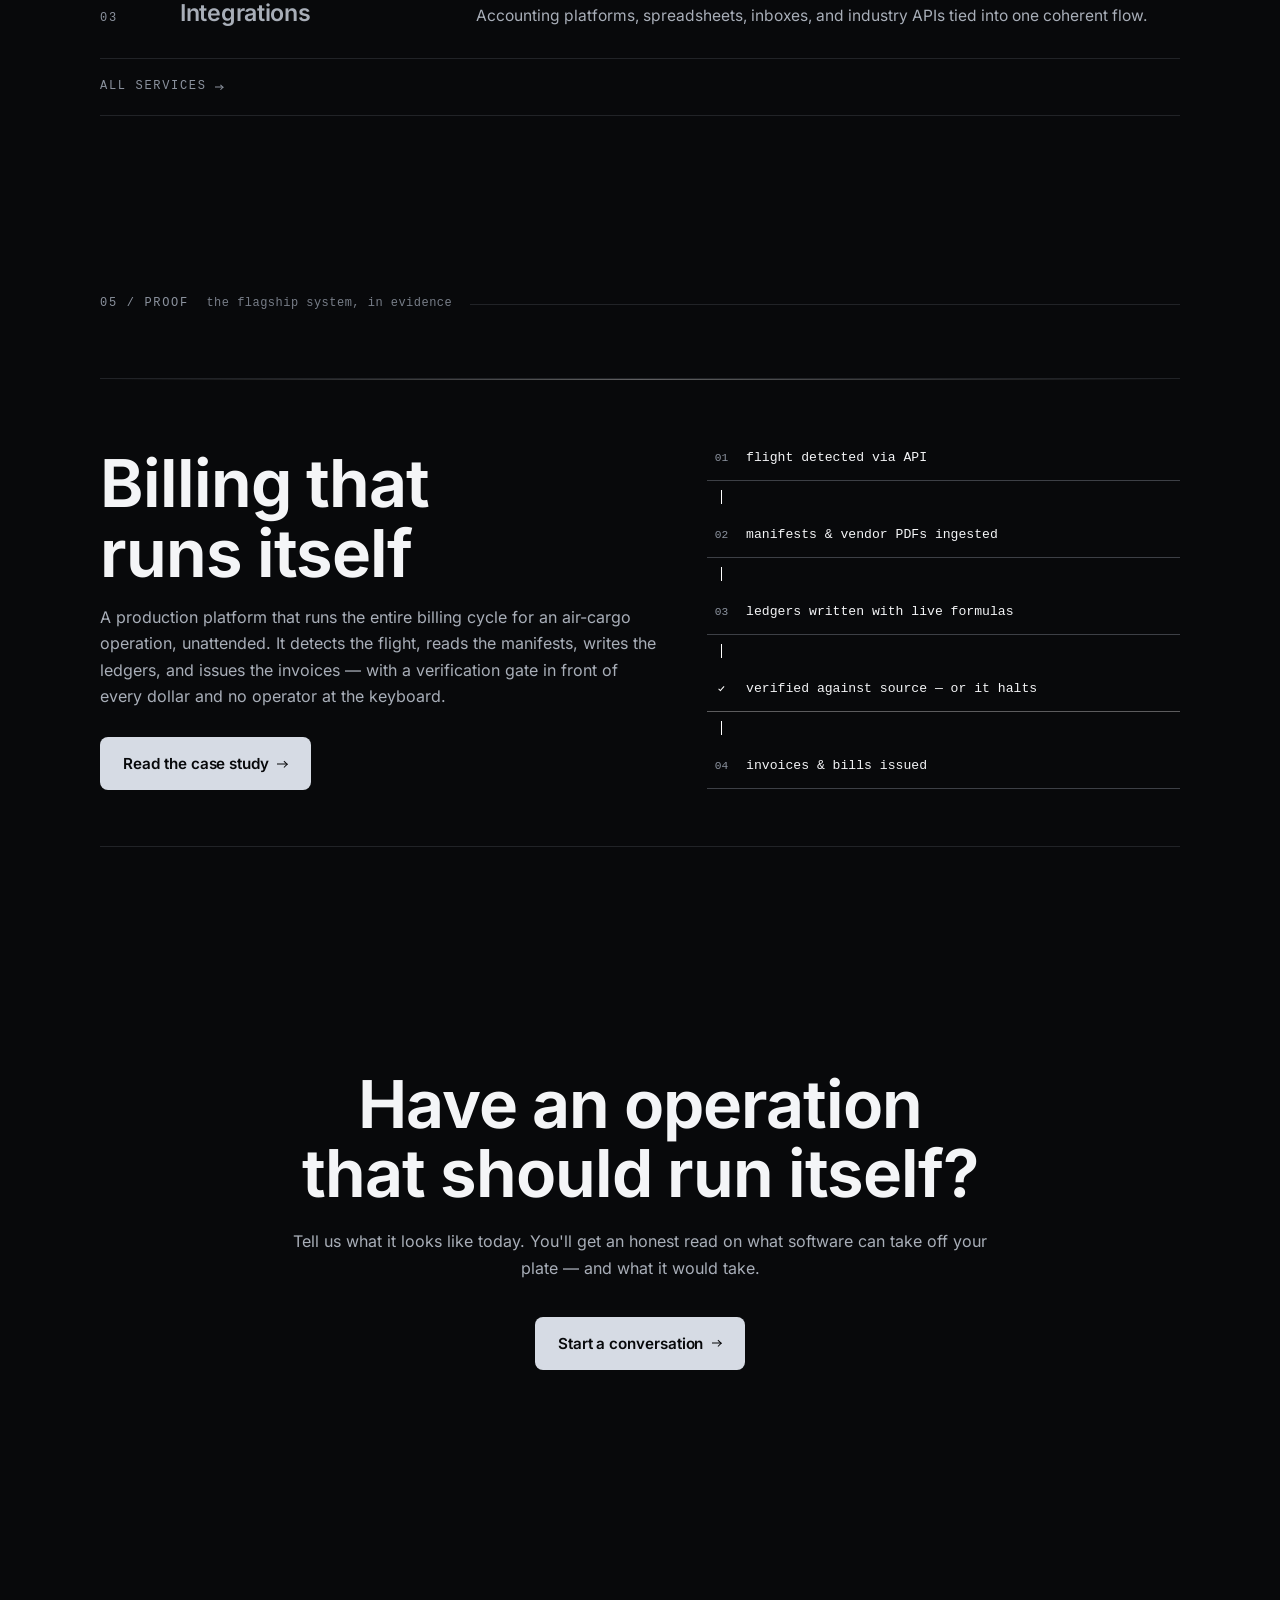
==== commit 6976a1bc: "Update site Co-Authored-By: Claude Fable 5 <noreply@anthropic.com>" ====
--- a/index.html
+++ b/index.html
@@ -81,7 +81,7 @@
               <span class="line" style="--i:1"><span class="line-i"><span class="em em-metal">runs itself</span></span></span>
             </h1>
             <p class="lede enter" style="--i:3">Noctix builds the systems a business hands its operations to — automation, integrations, and custom software that keep working long after everyone has logged off.</p>
-            <p class="hero-proof enter" style="--i:4">Latest recorded cycle <!--nx:latest-steps-->24/24<!--/nx:latest-steps--> steps · 470/470 shipments verified · <a href="/runs.html">the record</a></p>
+            <p class="hero-proof enter" style="--i:4">Latest recorded cycle <!--nx:latest-steps-->27/27<!--/nx:latest-steps--> steps · 470/470 shipments verified · <a href="/runs.html">the record</a></p>
             <div class="actions enter" style="--i:5">
               <a class="btn btn-primary" href="/work.html">See the proof <span class="arrow" aria-hidden="true"></span></a>
               <a class="btn btn-quiet" href="/contact.html">Start a conversation</a>
@@ -94,7 +94,7 @@
                  countdown, which the nextrun feature fills and whose
                  presence lights and pulses the beacon:
                  <span class="runline-k">Next unattended run</span> <span class="runline-v" data-nextrun>09:00 / 21:00 ET</span> -->
-            <p class="runline enter" style="--i:6"><span class="beacon" aria-hidden="true"></span><span class="runline-k">Run record</span> <span class="runline-v">Last entry <!--nx:latest-entry-->19‑Aug 21:18 ET<!--/nx:latest-entry--></span></p>
+            <p class="runline enter" style="--i:6"><span class="beacon" aria-hidden="true"></span><span class="runline-k">Run record</span> <span class="runline-v">Last entry <!--nx:latest-entry-->29‑Sep 09:16 ET<!--/nx:latest-entry--></span></p>
           </div>
         </div>
       </div>
@@ -121,7 +121,7 @@
       <div class="shell">
         <div class="record">
           <div class="record-row reveal">
-            <span class="record-num"><!--nx:latest-steps-->24/24<!--/nx:latest-steps--></span>
+            <span class="record-num"><!--nx:latest-steps-->27/27<!--/nx:latest-steps--></span>
             <span class="record-cap">steps on the latest recorded cycle · <a href="/runs.html">the record</a></span>
           </div>
           <div class="record-row reveal" data-delay="70">
@@ -265,8 +265,8 @@
   <footer class="foot">
     <div class="foot-ticker" aria-hidden="true">
       <div class="foot-ticker-track">
-        <span><!--nx:latest-steps-->24/24<!--/nx:latest-steps--> steps / 105 tests / 470/470 shipments / 0 manual steps / runs 2x/day / 09:00 + 21:00 ET / air-cargo logistics, South America to Miami</span>
-        <span><!--nx:latest-steps-->24/24<!--/nx:latest-steps--> steps / 105 tests / 470/470 shipments / 0 manual steps / runs 2x/day / 09:00 + 21:00 ET / air-cargo logistics, South America to Miami</span>
+        <span><!--nx:latest-steps-->27/27<!--/nx:latest-steps--> steps / 105 tests / 470/470 shipments / 0 manual steps / runs 2x/day / 09:00 + 21:00 ET / air-cargo logistics, South America to Miami</span>
+        <span><!--nx:latest-steps-->27/27<!--/nx:latest-steps--> steps / 105 tests / 470/470 shipments / 0 manual steps / runs 2x/day / 09:00 + 21:00 ET / air-cargo logistics, South America to Miami</span>
       </div>
     </div>
     <div class="shell">
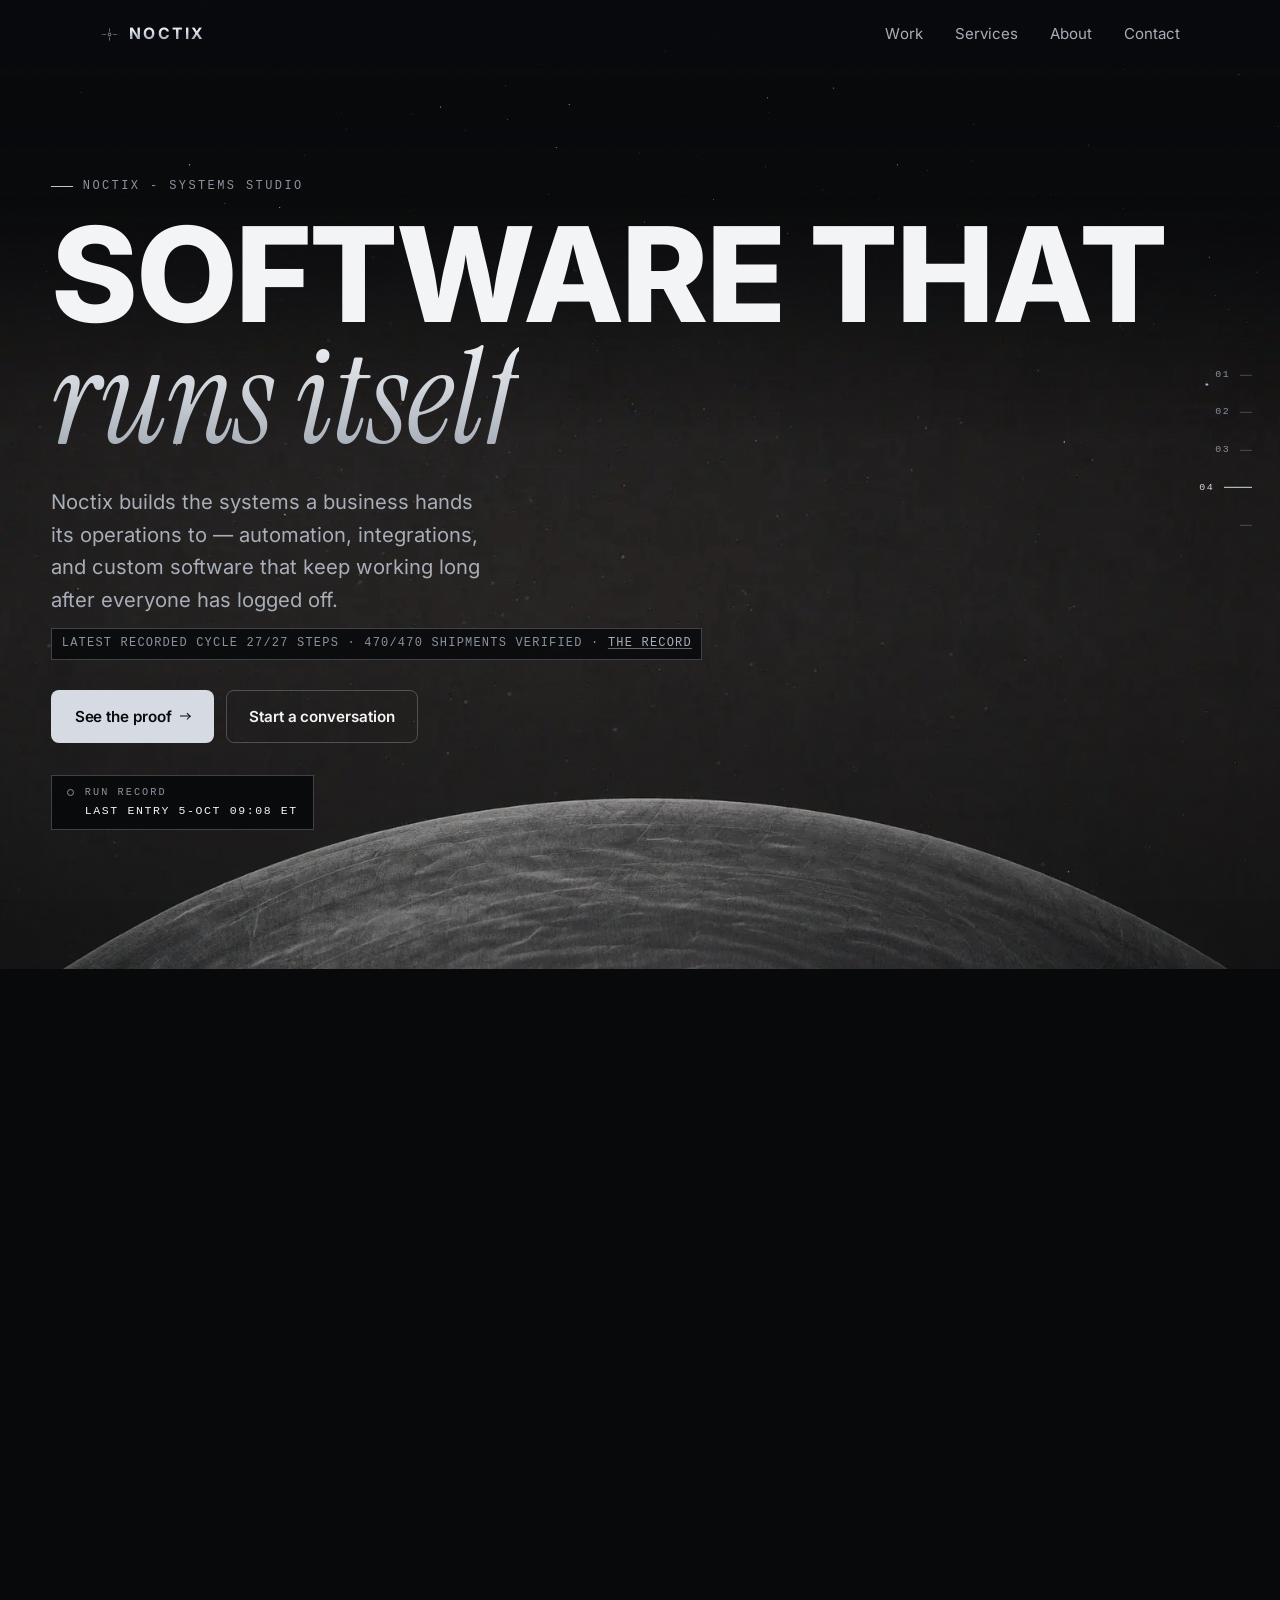
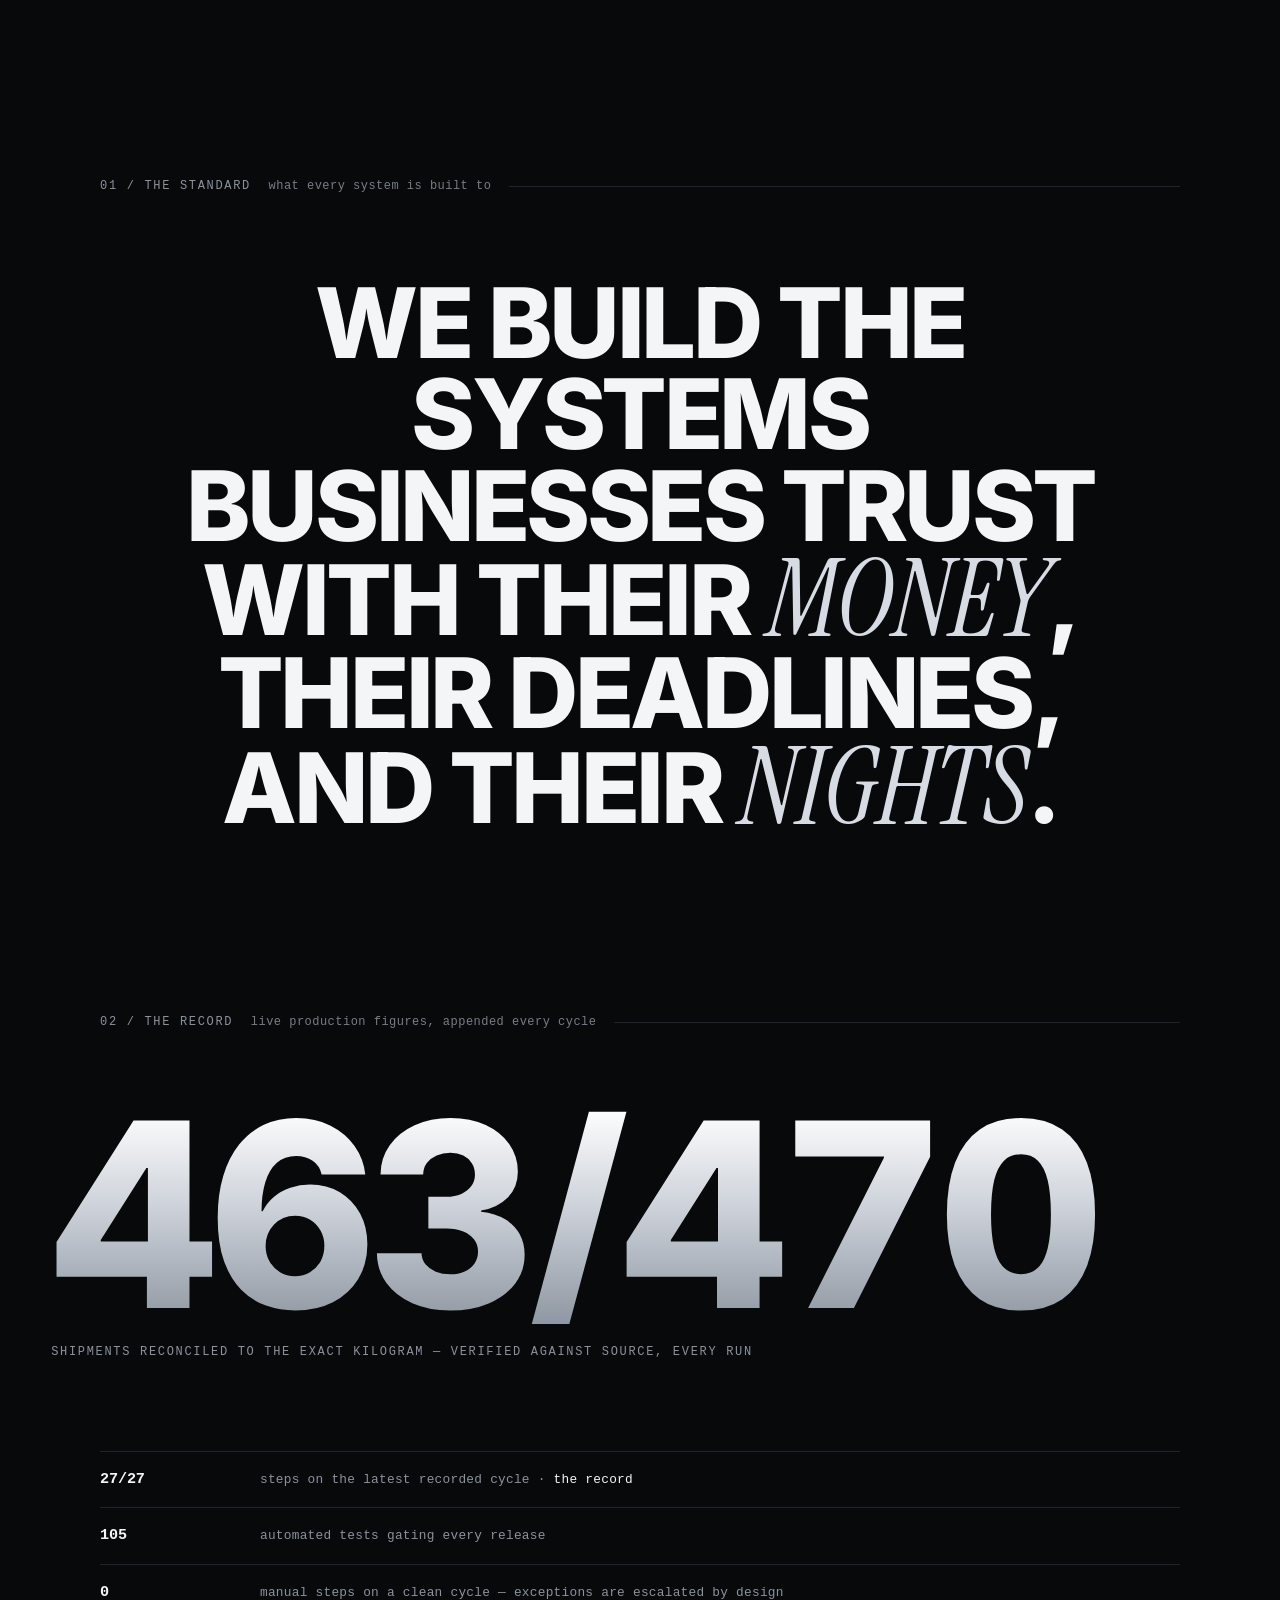
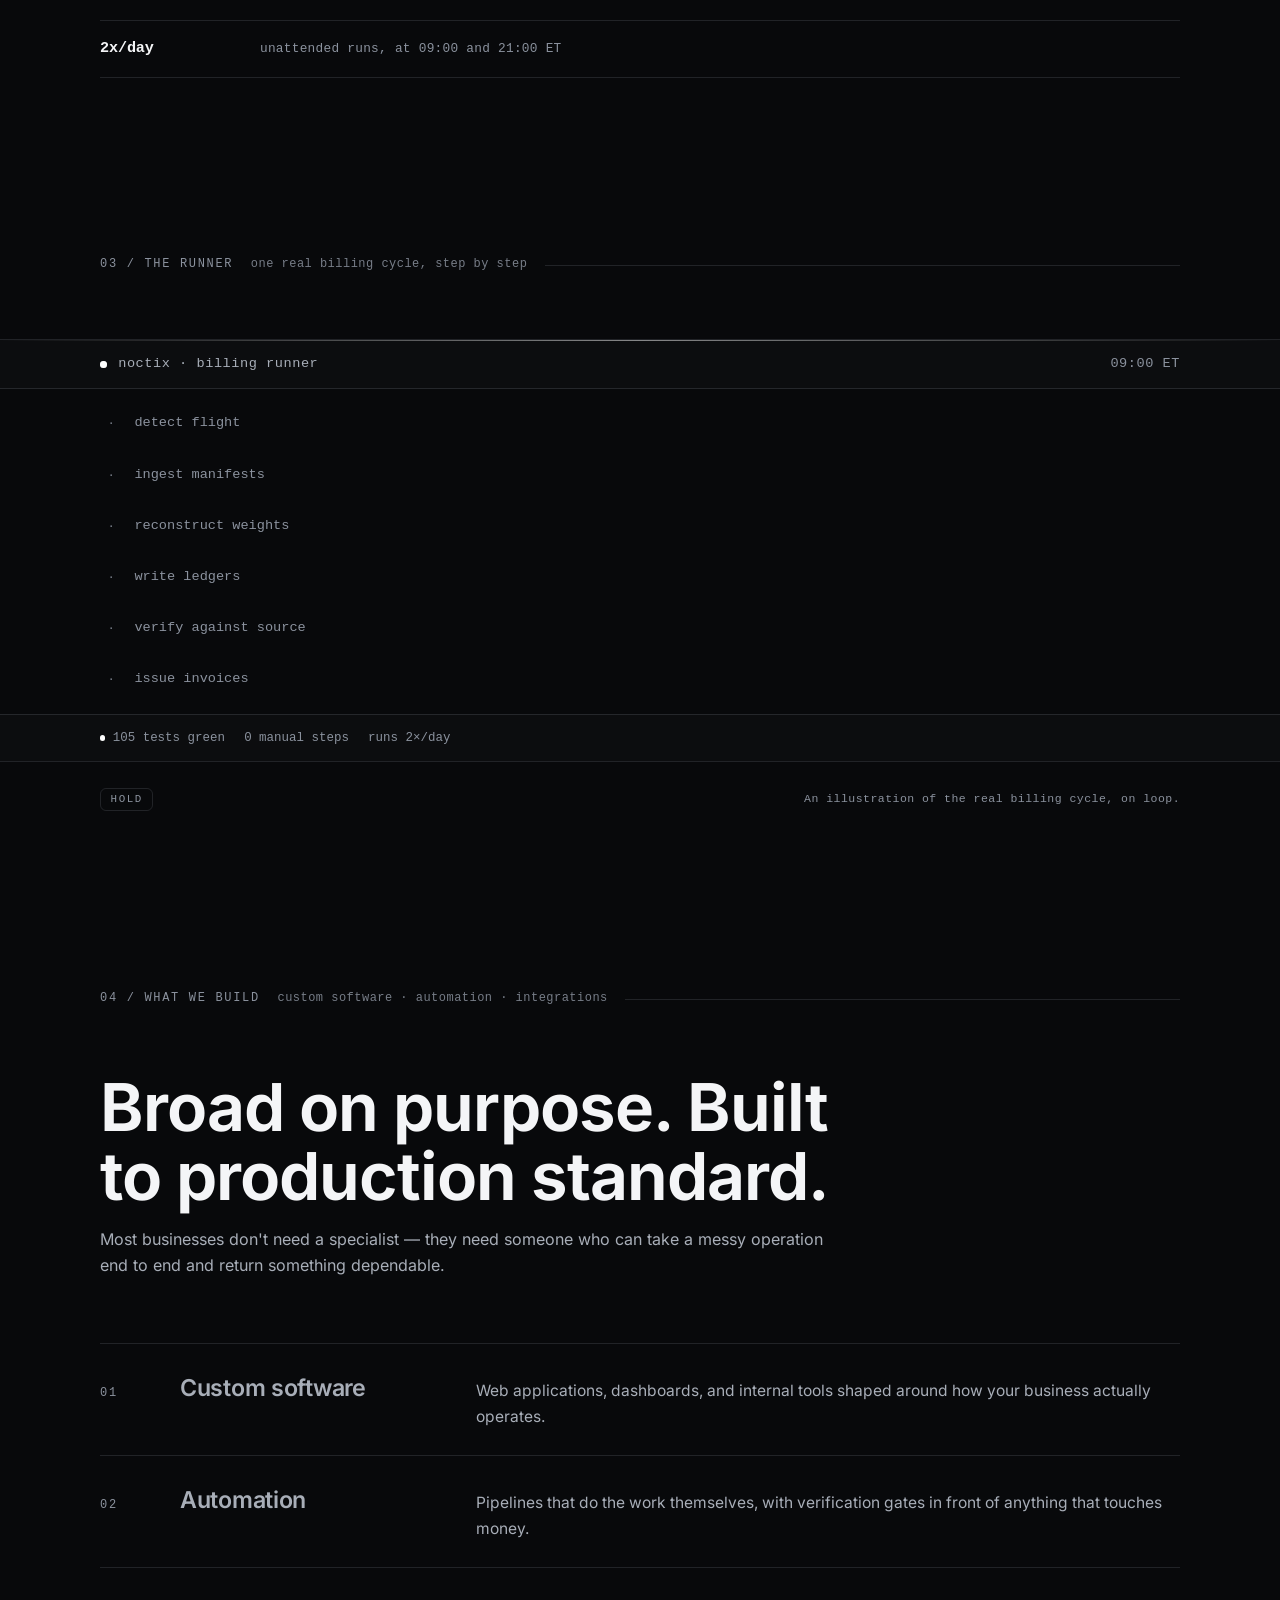
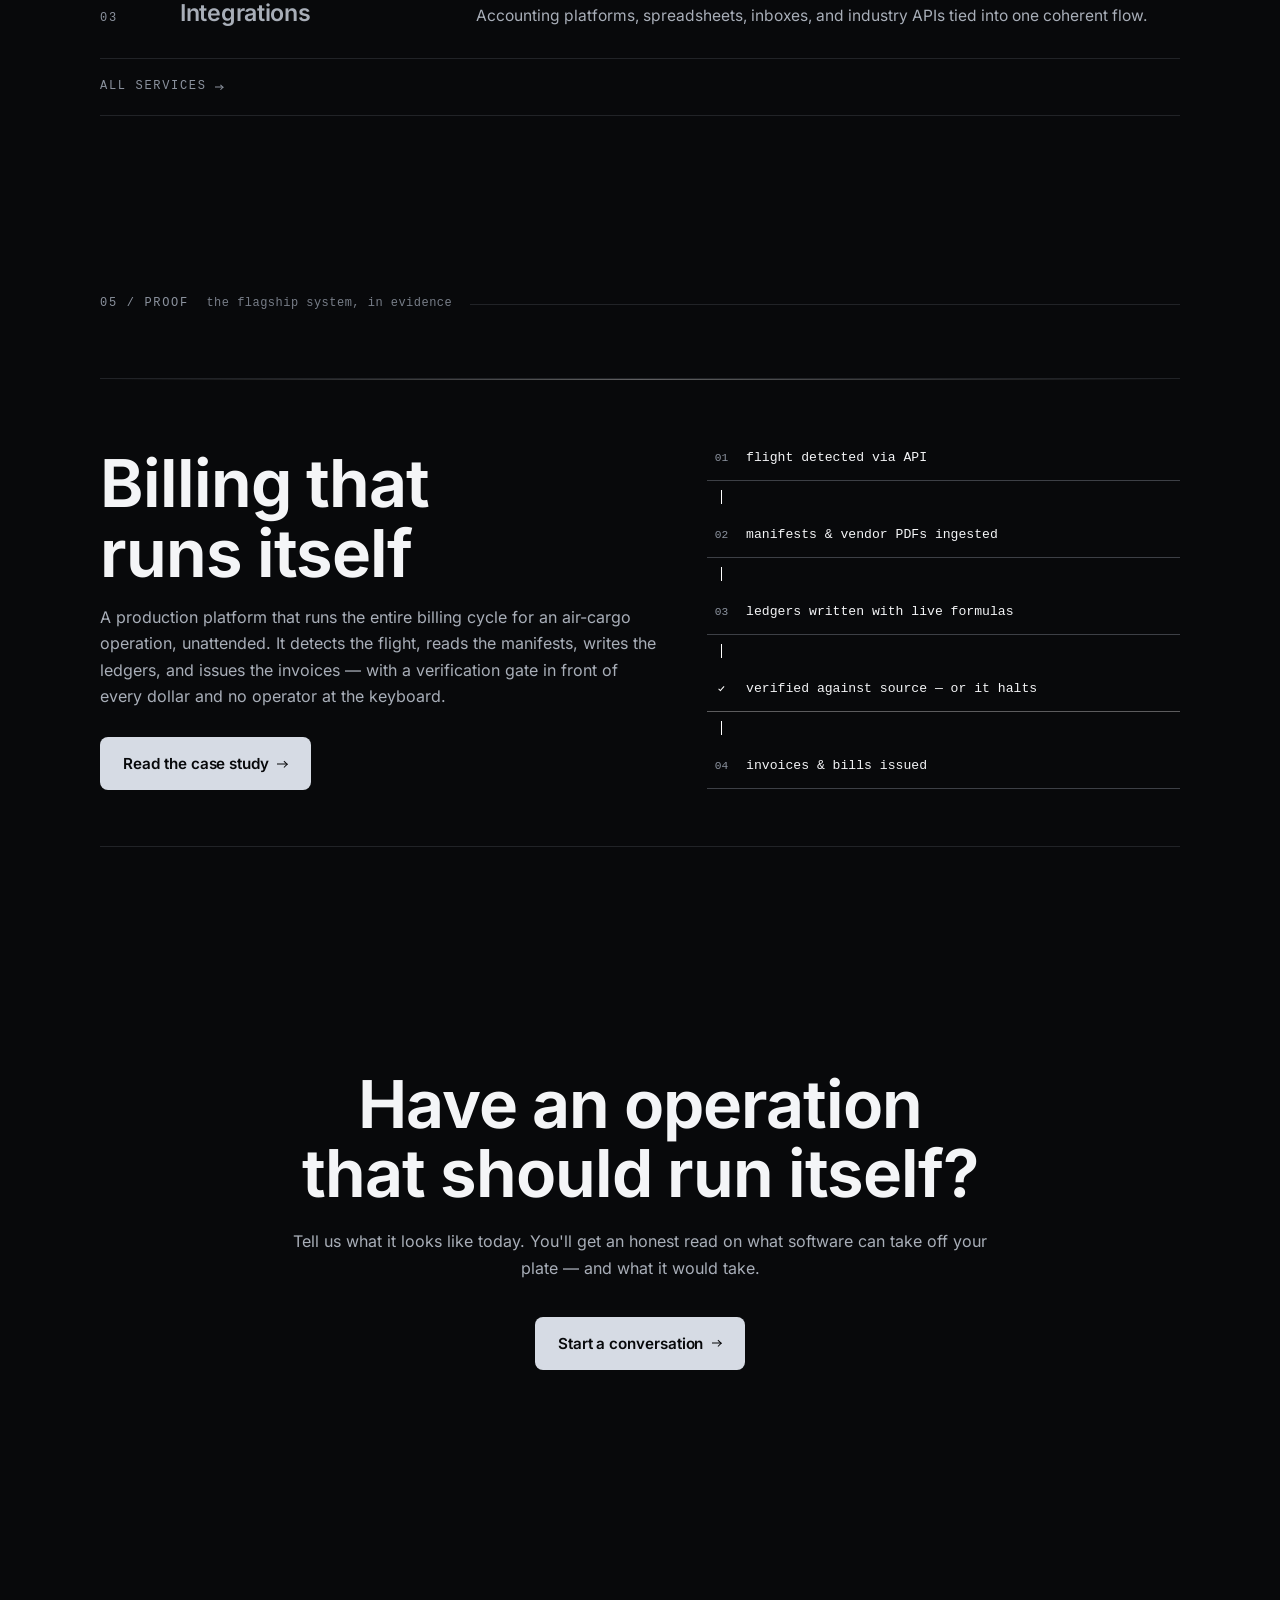
==== commit 991c1a9e: "Update site Co-Authored-By: Claude Fable 5 <noreply@anthropic.com>" ====
--- a/index.html
+++ b/index.html
@@ -94,7 +94,7 @@
                  countdown, which the nextrun feature fills and whose
                  presence lights and pulses the beacon:
                  <span class="runline-k">Next unattended run</span> <span class="runline-v" data-nextrun>09:00 / 21:00 ET</span> -->
-            <p class="runline enter" style="--i:6"><span class="beacon" aria-hidden="true"></span><span class="runline-k">Run record</span> <span class="runline-v">Last entry <!--nx:latest-entry-->29‑Sep 09:16 ET<!--/nx:latest-entry--></span></p>
+            <p class="runline enter" style="--i:6"><span class="beacon" aria-hidden="true"></span><span class="runline-k">Run record</span> <span class="runline-v">Last entry <!--nx:latest-entry-->5‑Oct 09:08 ET<!--/nx:latest-entry--></span></p>
           </div>
         </div>
       </div>
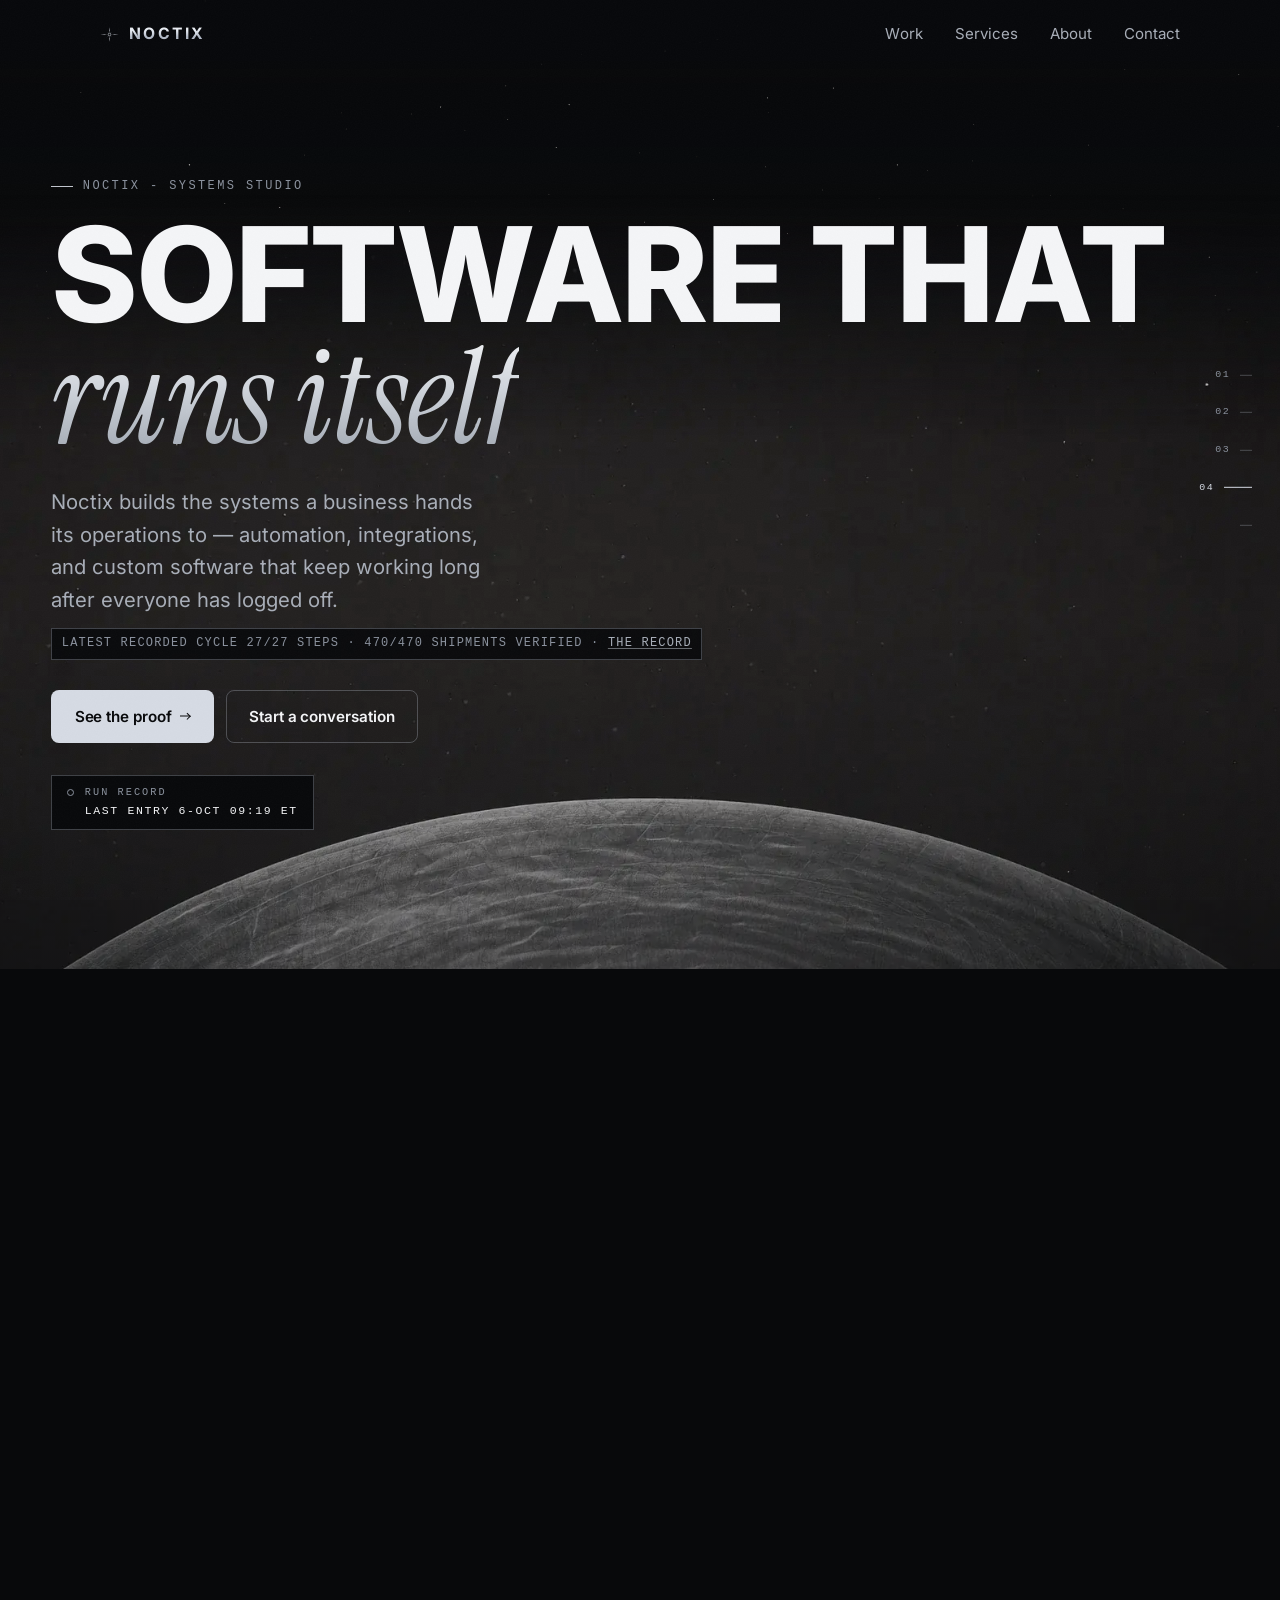
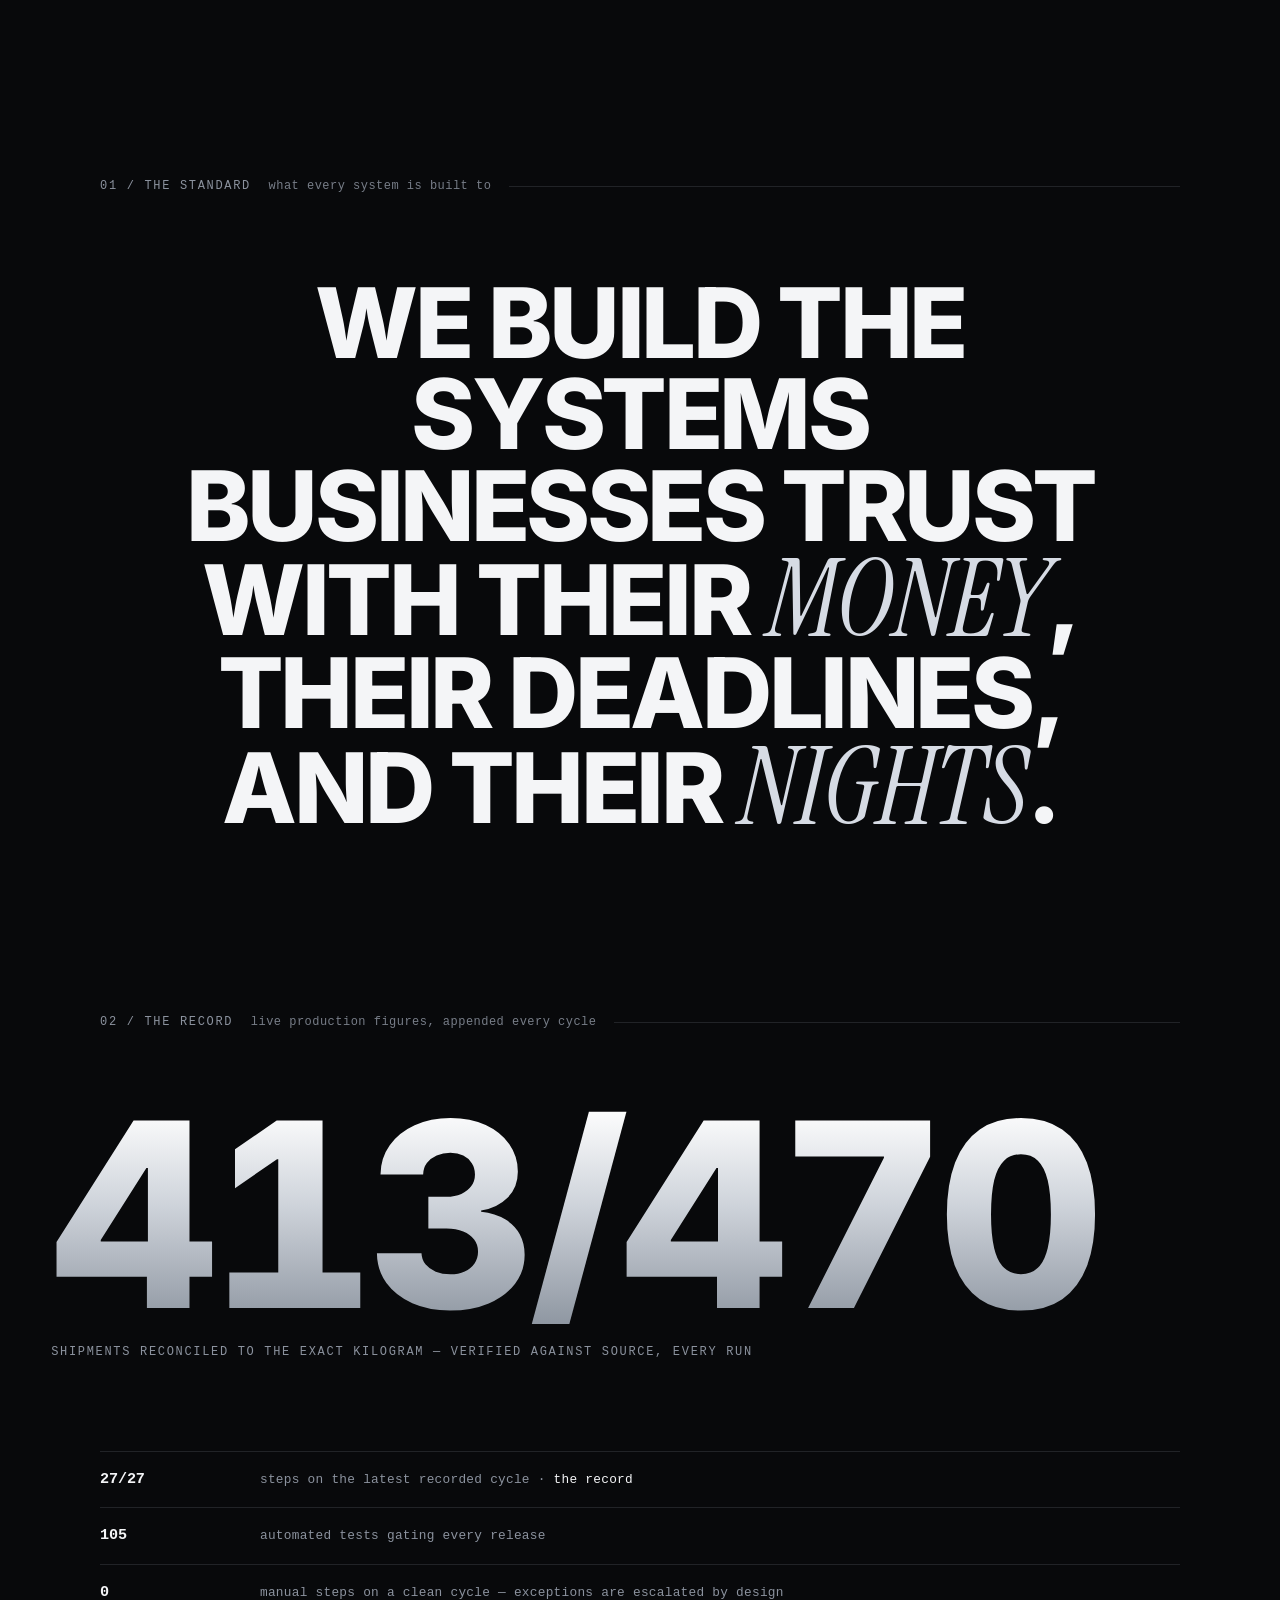
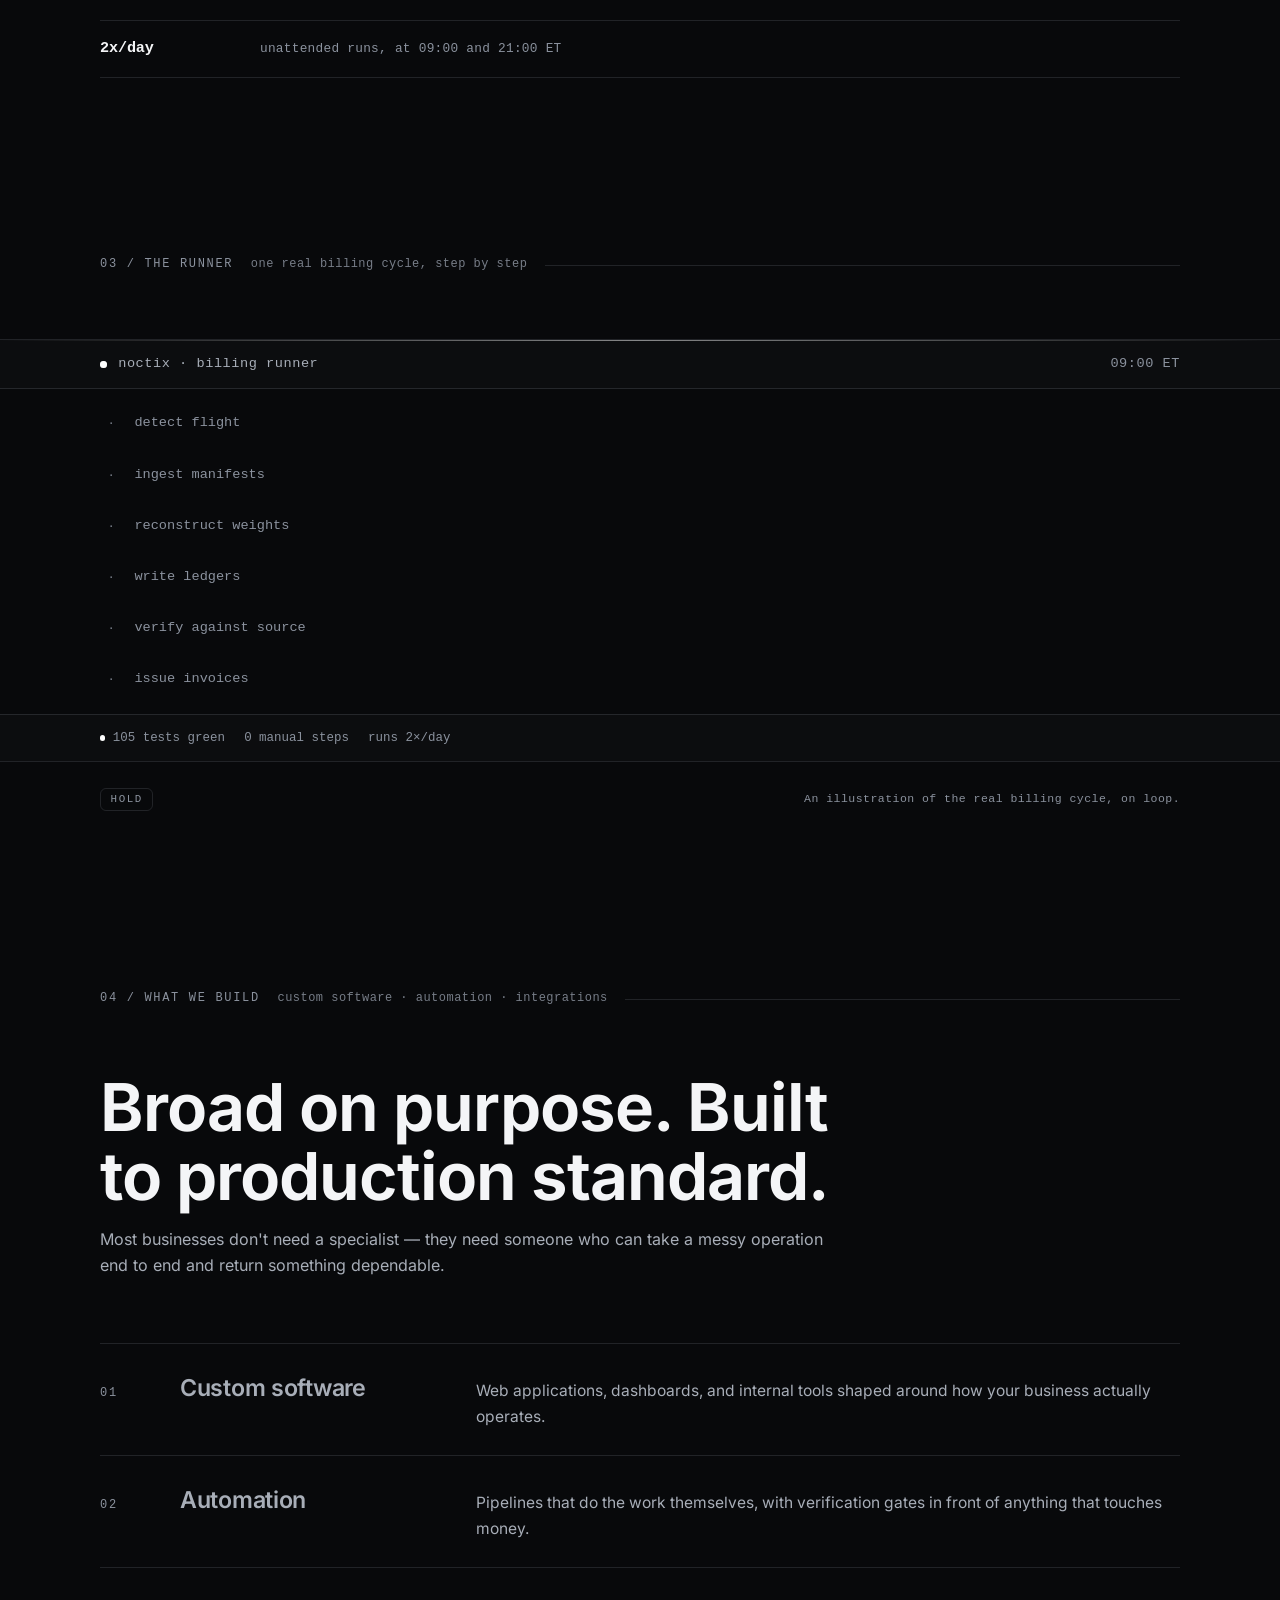
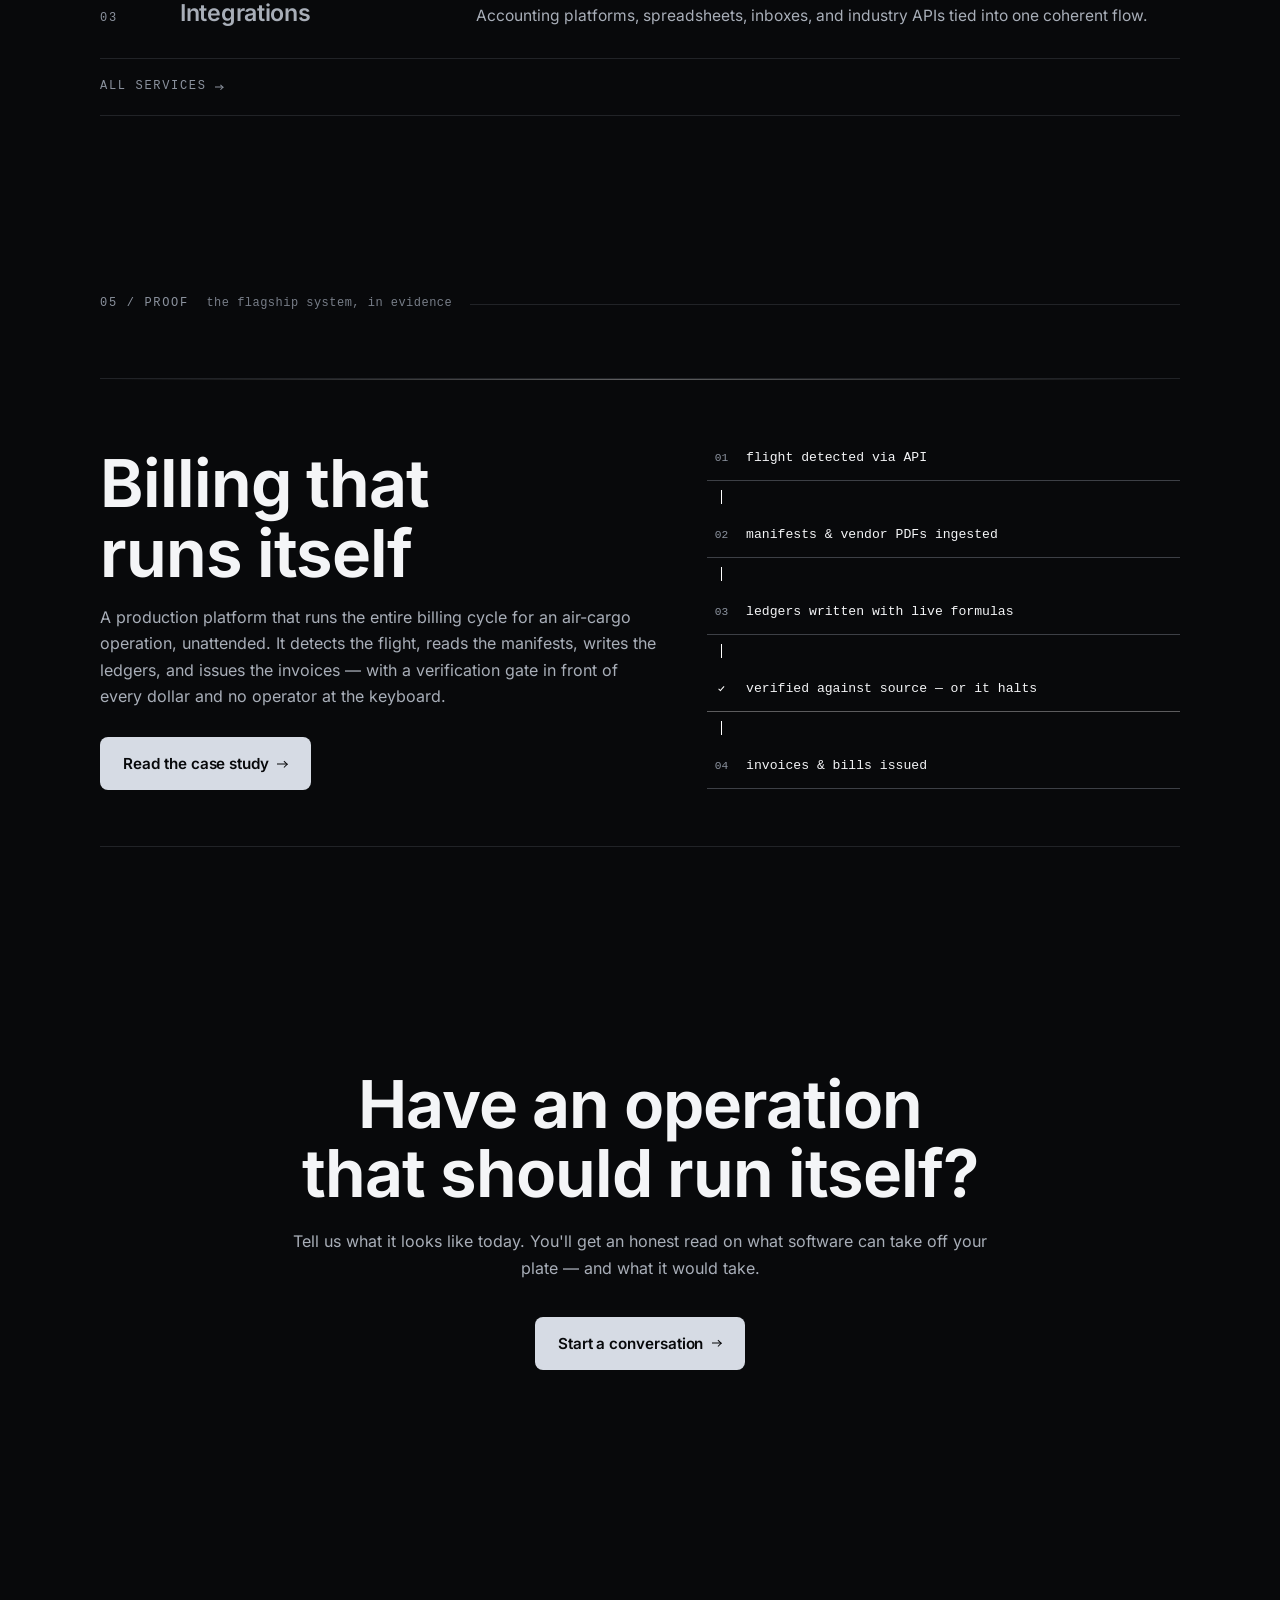
==== commit 258d7334: "Update site Co-Authored-By: Claude Fable 5 <noreply@anthropic.com>" ====
--- a/index.html
+++ b/index.html
@@ -94,7 +94,7 @@
                  countdown, which the nextrun feature fills and whose
                  presence lights and pulses the beacon:
                  <span class="runline-k">Next unattended run</span> <span class="runline-v" data-nextrun>09:00 / 21:00 ET</span> -->
-            <p class="runline enter" style="--i:6"><span class="beacon" aria-hidden="true"></span><span class="runline-k">Run record</span> <span class="runline-v">Last entry <!--nx:latest-entry-->5‑Oct 09:08 ET<!--/nx:latest-entry--></span></p>
+            <p class="runline enter" style="--i:6"><span class="beacon" aria-hidden="true"></span><span class="runline-k">Run record</span> <span class="runline-v">Last entry <!--nx:latest-entry-->6‑Oct 09:19 ET<!--/nx:latest-entry--></span></p>
           </div>
         </div>
       </div>
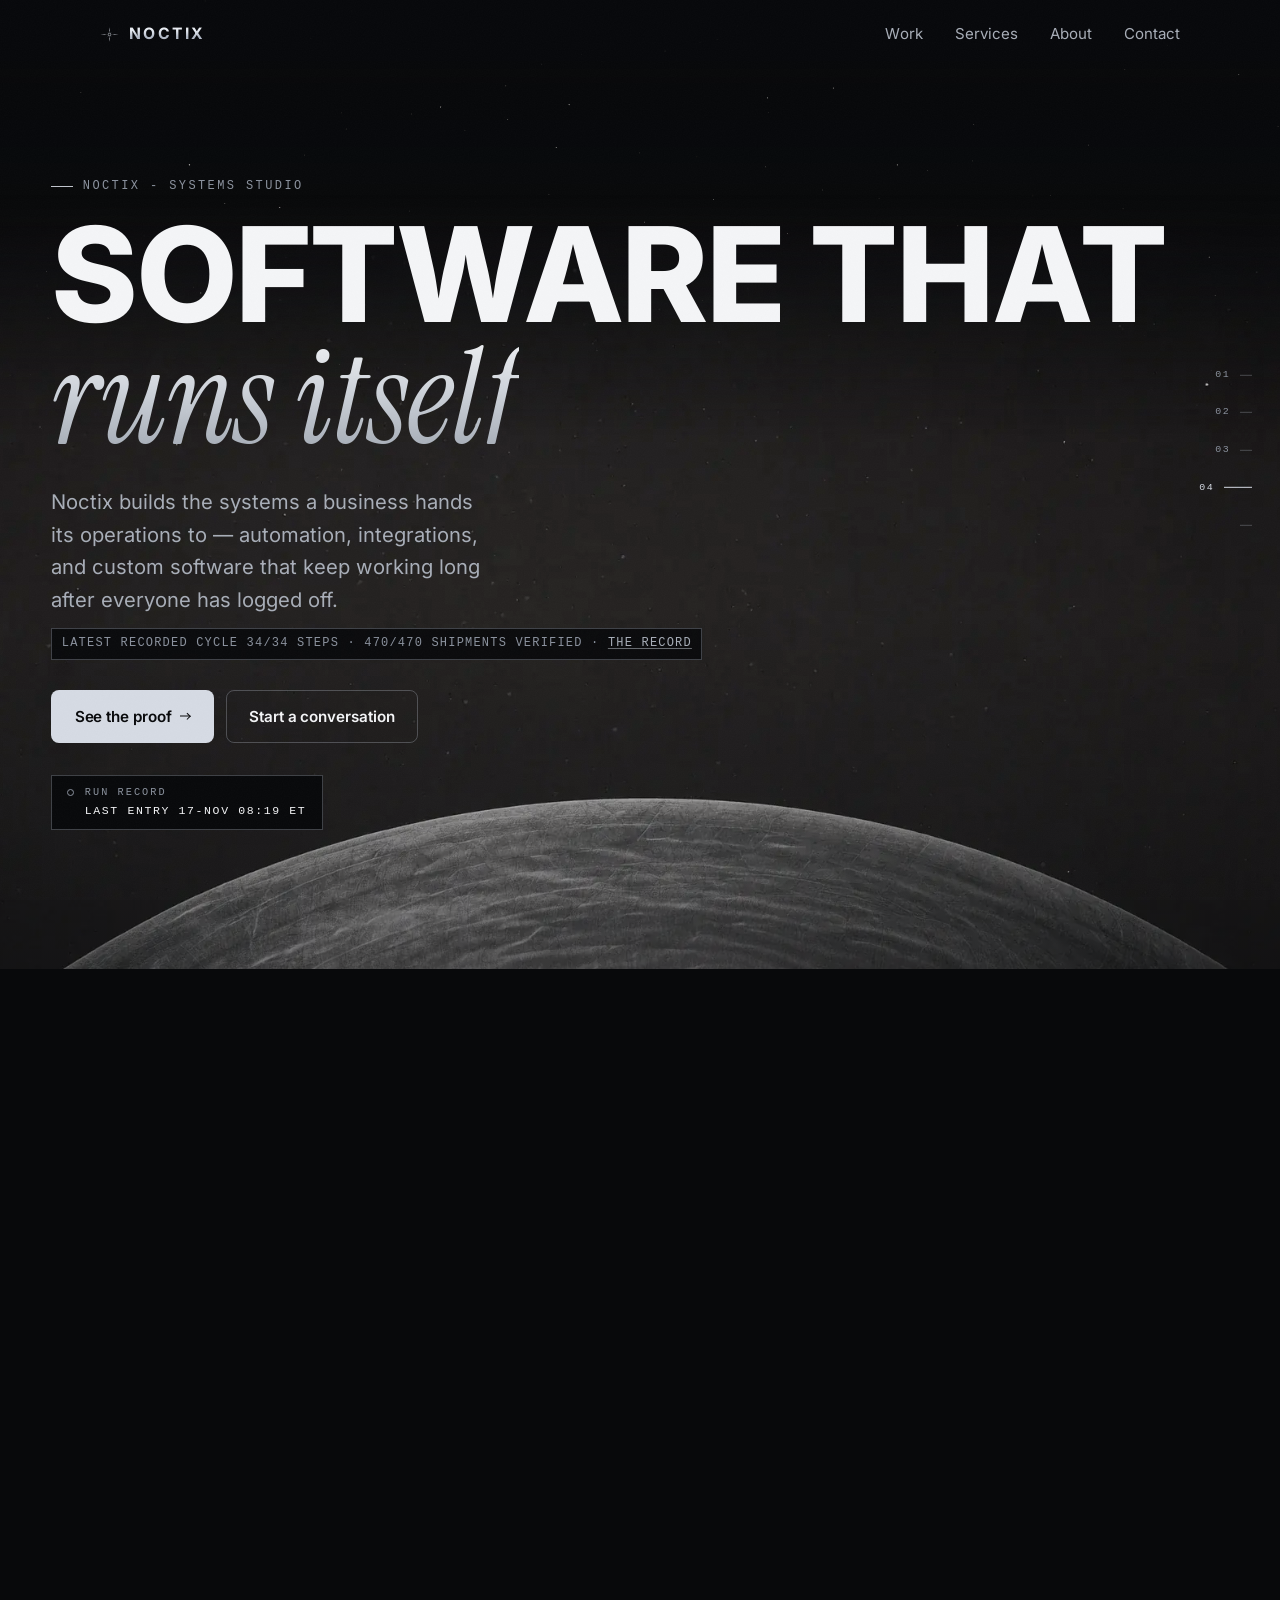
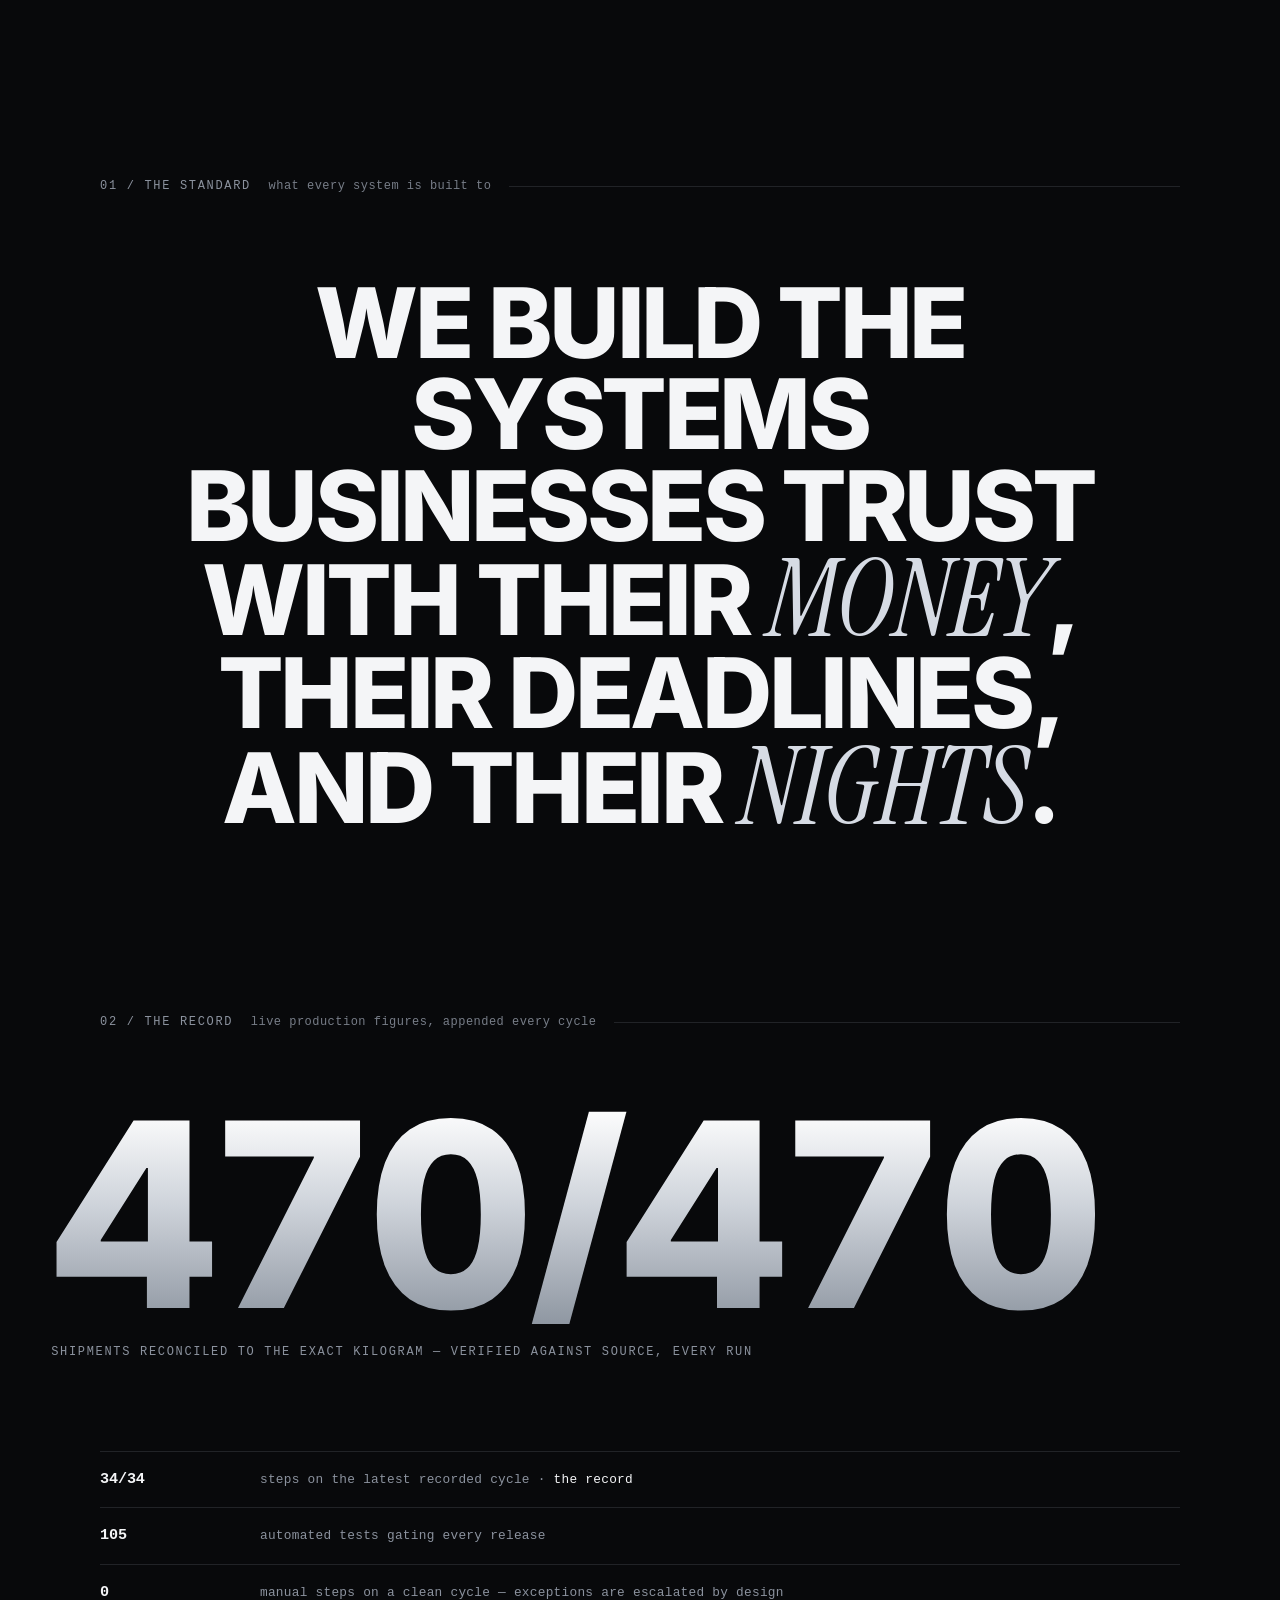
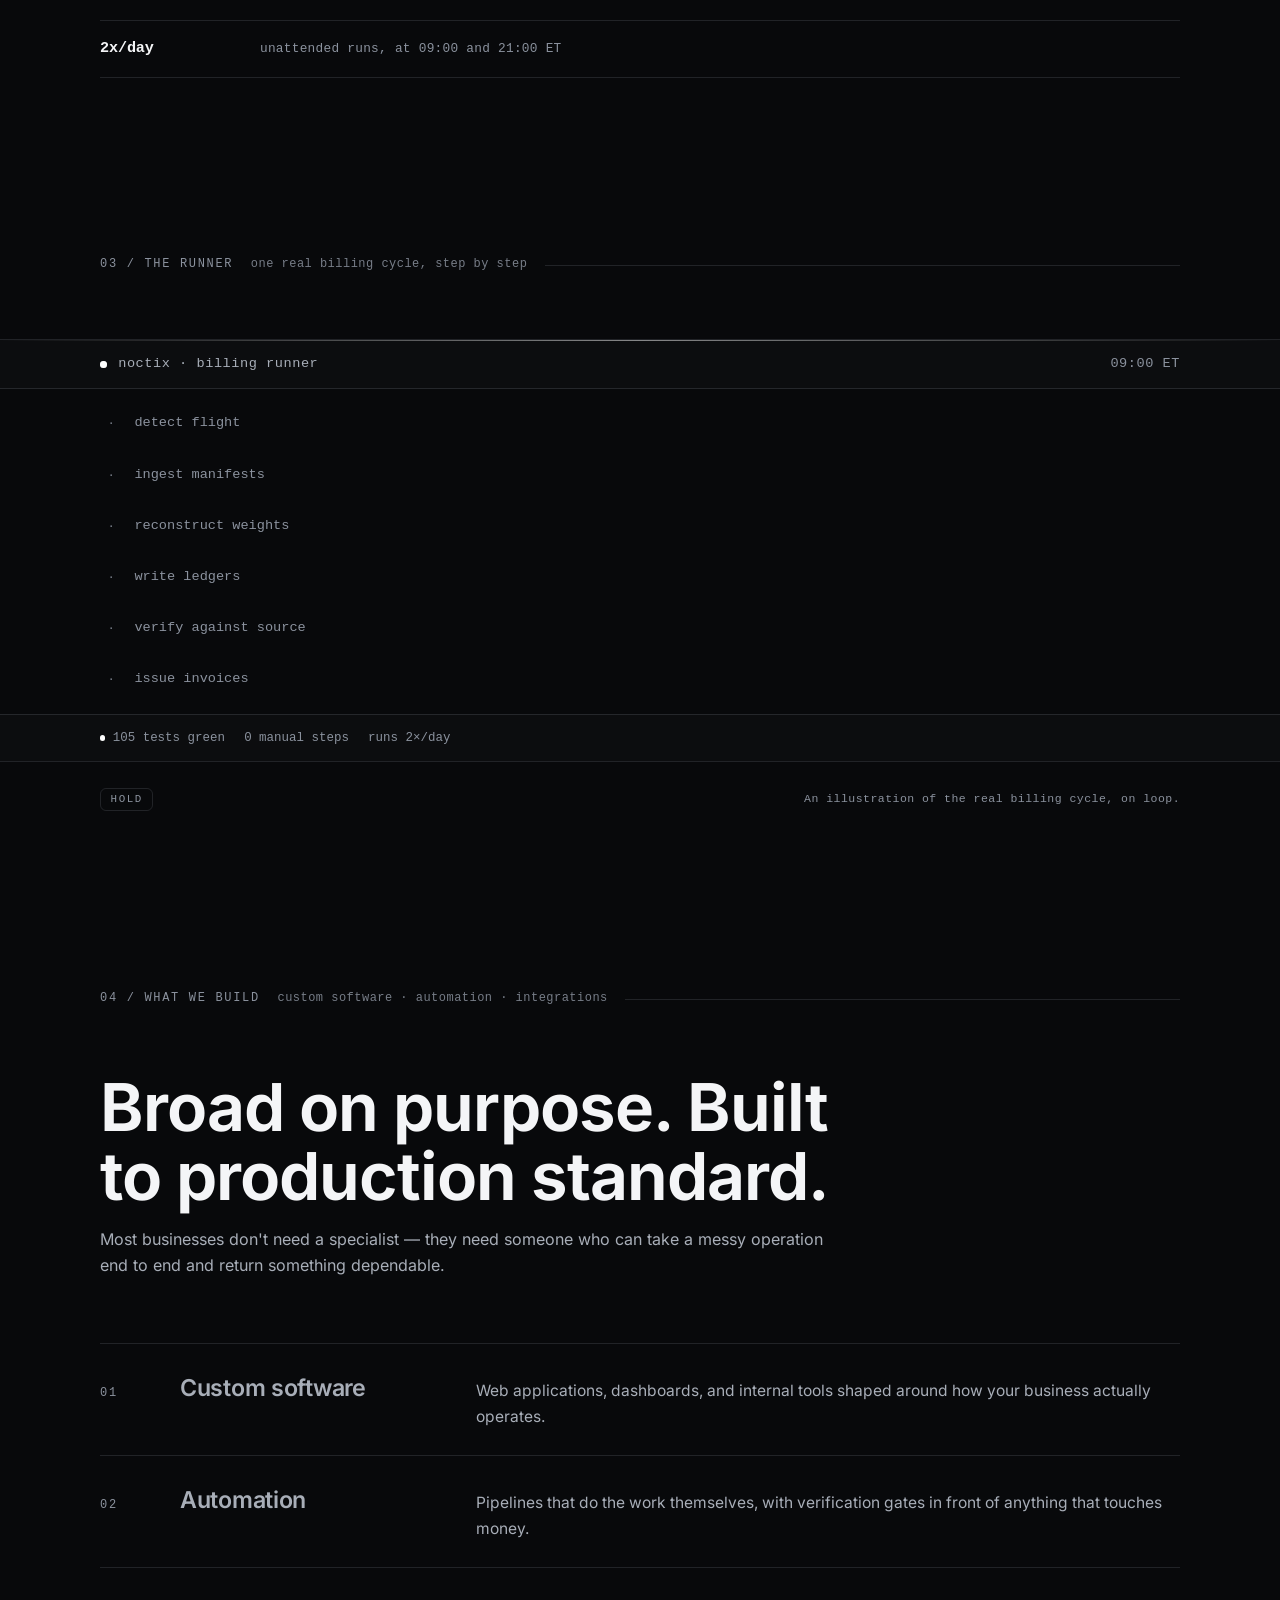
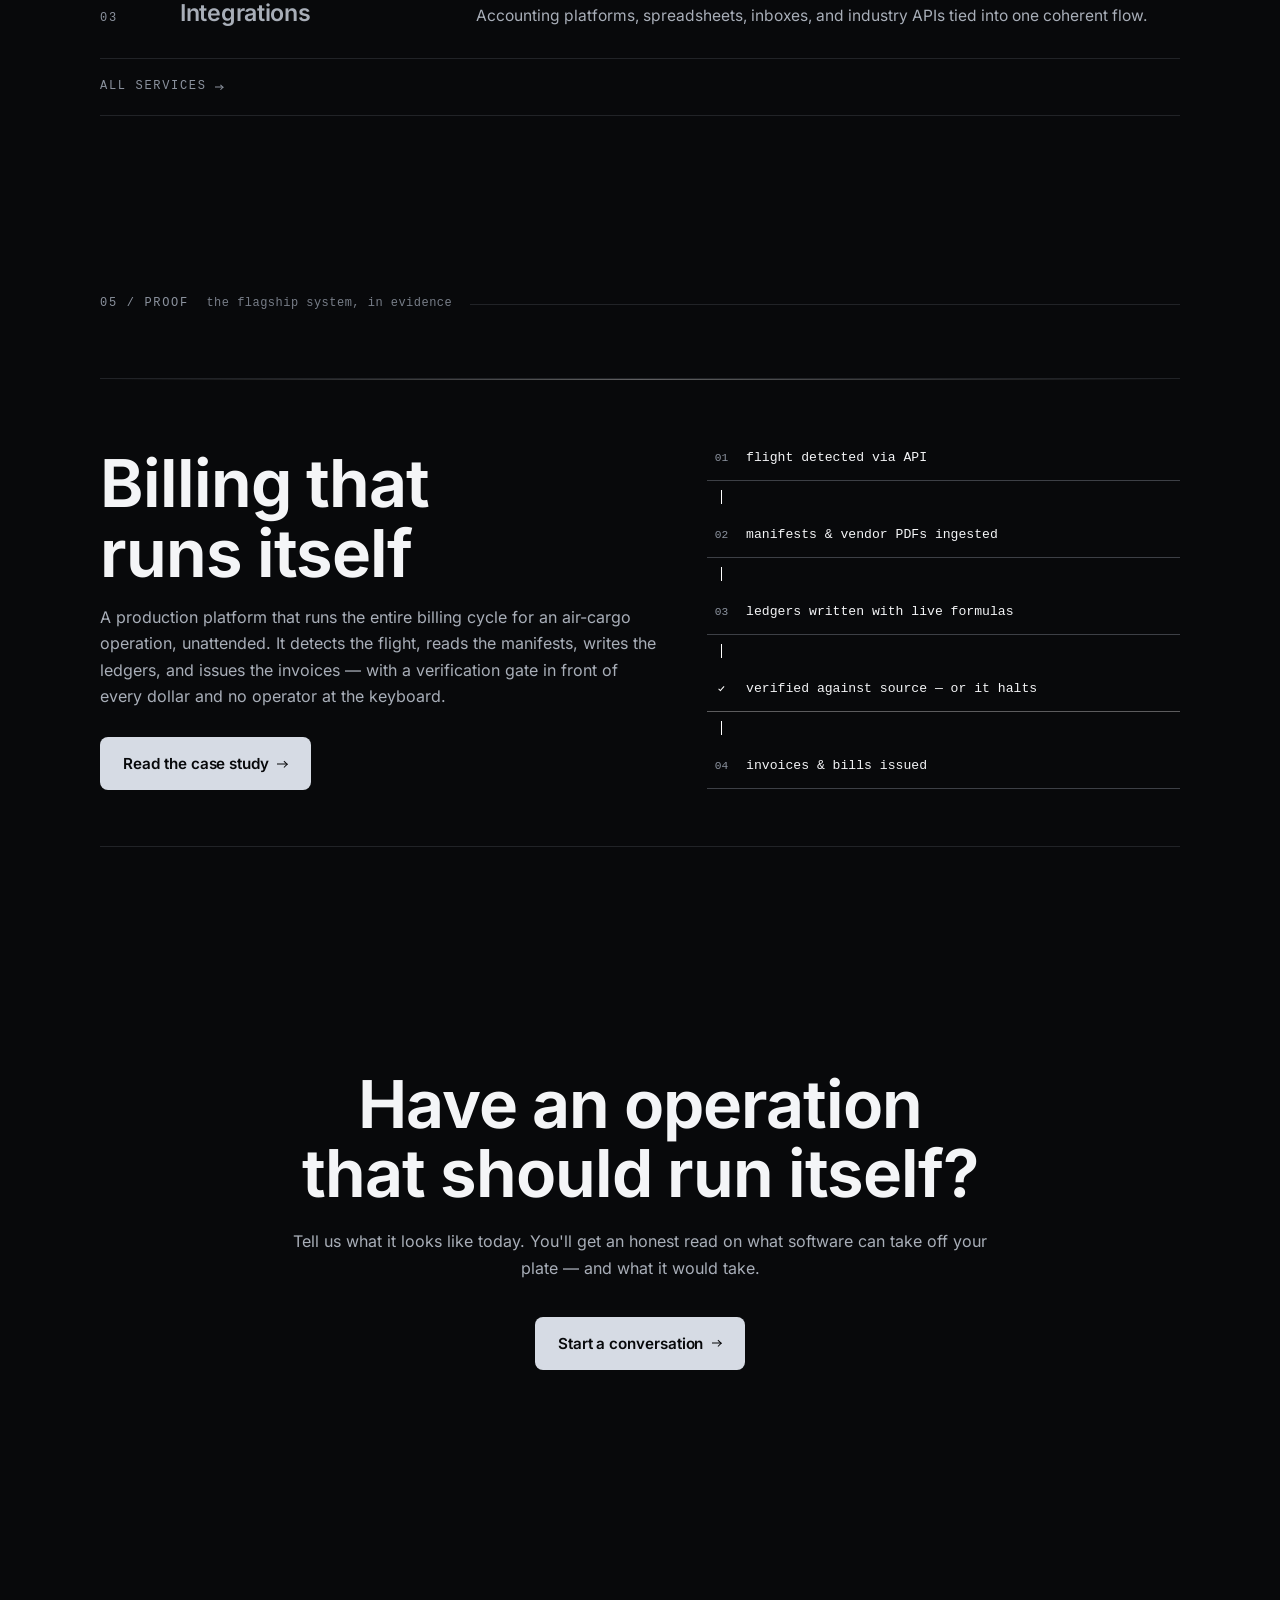
==== commit 226d062f: "Update site Co-Authored-By: Claude Fable 5 <noreply@anthropic.com>" ====
--- a/index.html
+++ b/index.html
@@ -81,7 +81,7 @@
               <span class="line" style="--i:1"><span class="line-i"><span class="em em-metal">runs itself</span></span></span>
             </h1>
             <p class="lede enter" style="--i:3">Noctix builds the systems a business hands its operations to — automation, integrations, and custom software that keep working long after everyone has logged off.</p>
-            <p class="hero-proof enter" style="--i:4">Latest recorded cycle <!--nx:latest-steps-->27/27<!--/nx:latest-steps--> steps · 470/470 shipments verified · <a href="/runs.html">the record</a></p>
+            <p class="hero-proof enter" style="--i:4">Latest recorded cycle <!--nx:latest-steps-->34/34<!--/nx:latest-steps--> steps · 470/470 shipments verified · <a href="/runs.html">the record</a></p>
             <div class="actions enter" style="--i:5">
               <a class="btn btn-primary" href="/work.html">See the proof <span class="arrow" aria-hidden="true"></span></a>
               <a class="btn btn-quiet" href="/contact.html">Start a conversation</a>
@@ -94,7 +94,7 @@
                  countdown, which the nextrun feature fills and whose
                  presence lights and pulses the beacon:
                  <span class="runline-k">Next unattended run</span> <span class="runline-v" data-nextrun>09:00 / 21:00 ET</span> -->
-            <p class="runline enter" style="--i:6"><span class="beacon" aria-hidden="true"></span><span class="runline-k">Run record</span> <span class="runline-v">Last entry <!--nx:latest-entry-->6‑Oct 09:19 ET<!--/nx:latest-entry--></span></p>
+            <p class="runline enter" style="--i:6"><span class="beacon" aria-hidden="true"></span><span class="runline-k">Run record</span> <span class="runline-v">Last entry <!--nx:latest-entry-->17‑Nov 08:19 ET<!--/nx:latest-entry--></span></p>
           </div>
         </div>
       </div>
@@ -121,7 +121,7 @@
       <div class="shell">
         <div class="record">
           <div class="record-row reveal">
-            <span class="record-num"><!--nx:latest-steps-->27/27<!--/nx:latest-steps--></span>
+            <span class="record-num"><!--nx:latest-steps-->34/34<!--/nx:latest-steps--></span>
             <span class="record-cap">steps on the latest recorded cycle · <a href="/runs.html">the record</a></span>
           </div>
           <div class="record-row reveal" data-delay="70">
@@ -265,8 +265,8 @@
   <footer class="foot">
     <div class="foot-ticker" aria-hidden="true">
       <div class="foot-ticker-track">
-        <span><!--nx:latest-steps-->27/27<!--/nx:latest-steps--> steps / 105 tests / 470/470 shipments / 0 manual steps / runs 2x/day / 09:00 + 21:00 ET / air-cargo logistics, South America to Miami</span>
-        <span><!--nx:latest-steps-->27/27<!--/nx:latest-steps--> steps / 105 tests / 470/470 shipments / 0 manual steps / runs 2x/day / 09:00 + 21:00 ET / air-cargo logistics, South America to Miami</span>
+        <span><!--nx:latest-steps-->34/34<!--/nx:latest-steps--> steps / 781 tests / 470/470 shipments / 0 manual steps / runs 2x/day / 09:00 + 21:00 ET / air-cargo logistics, South America to Miami</span>
+        <span><!--nx:latest-steps-->34/34<!--/nx:latest-steps--> steps / 781 tests / 470/470 shipments / 0 manual steps / runs 2x/day / 09:00 + 21:00 ET / air-cargo logistics, South America to Miami</span>
       </div>
     </div>
     <div class="shell">
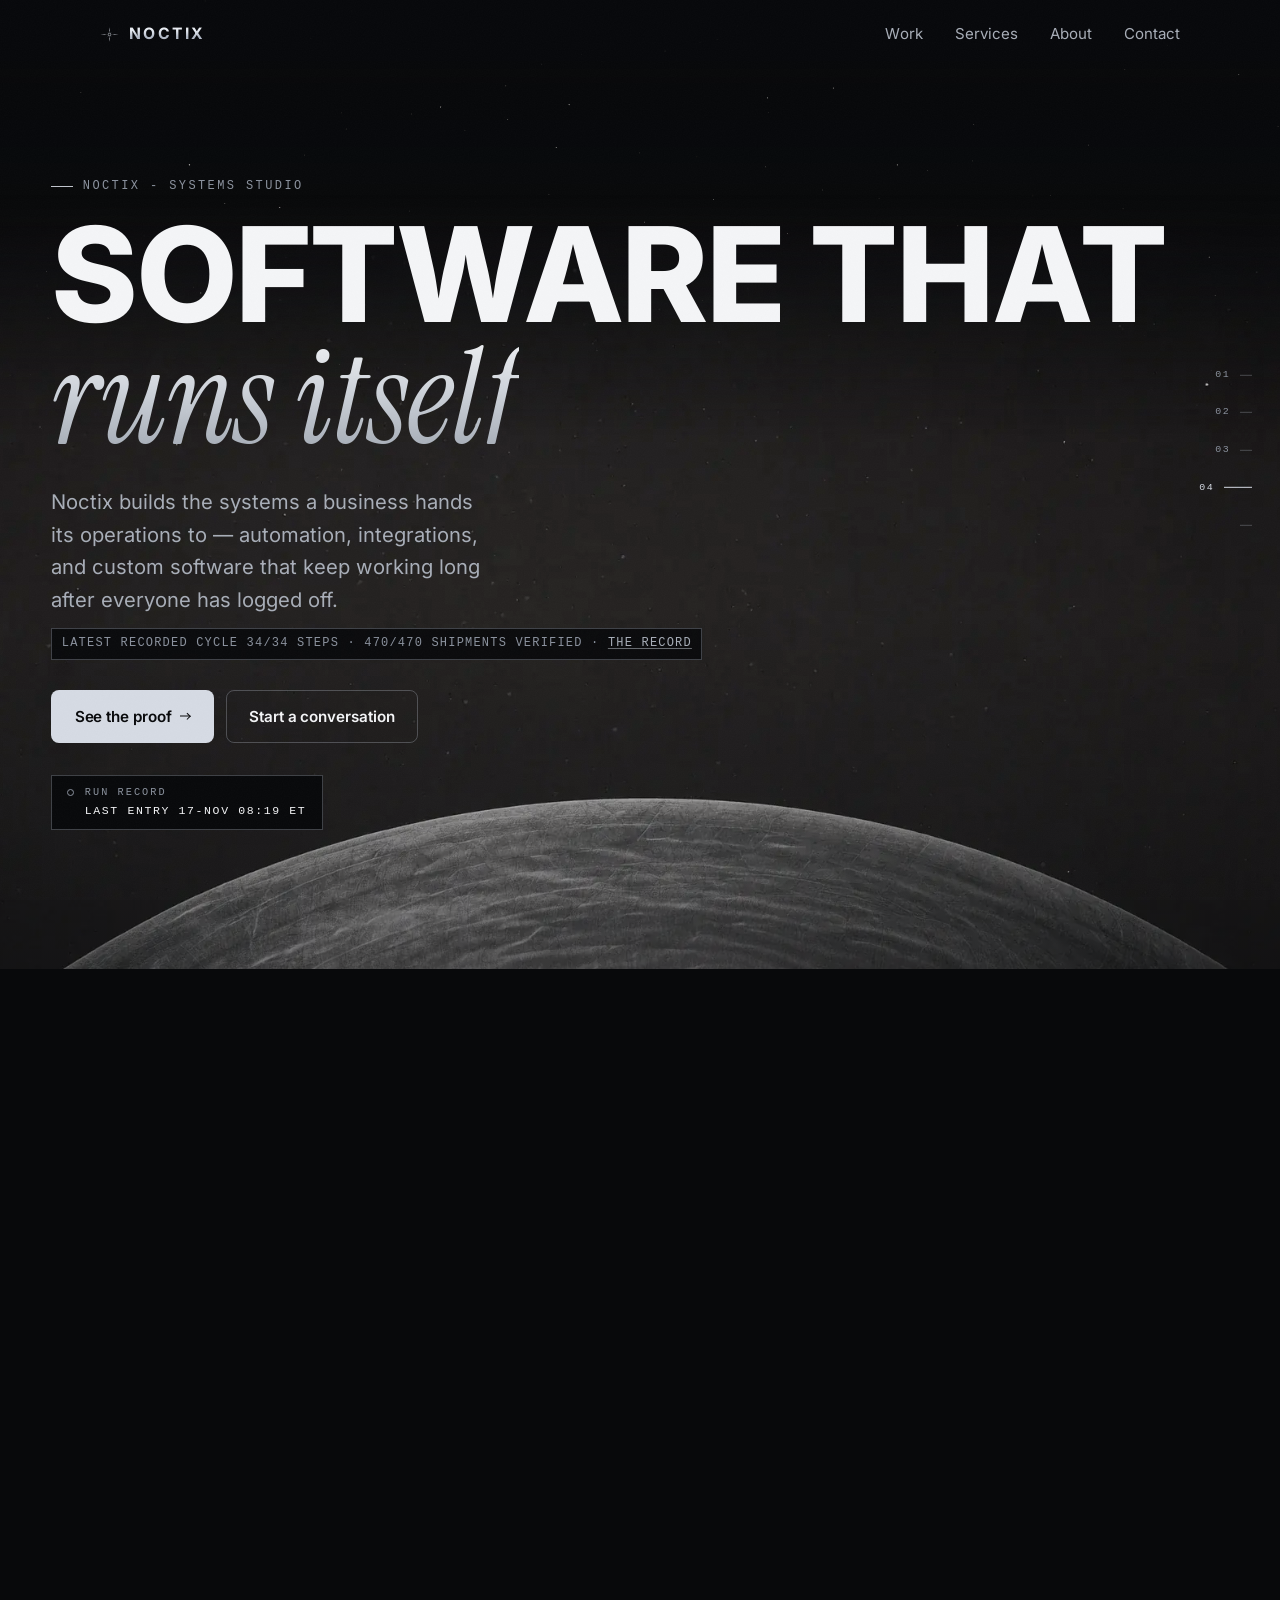
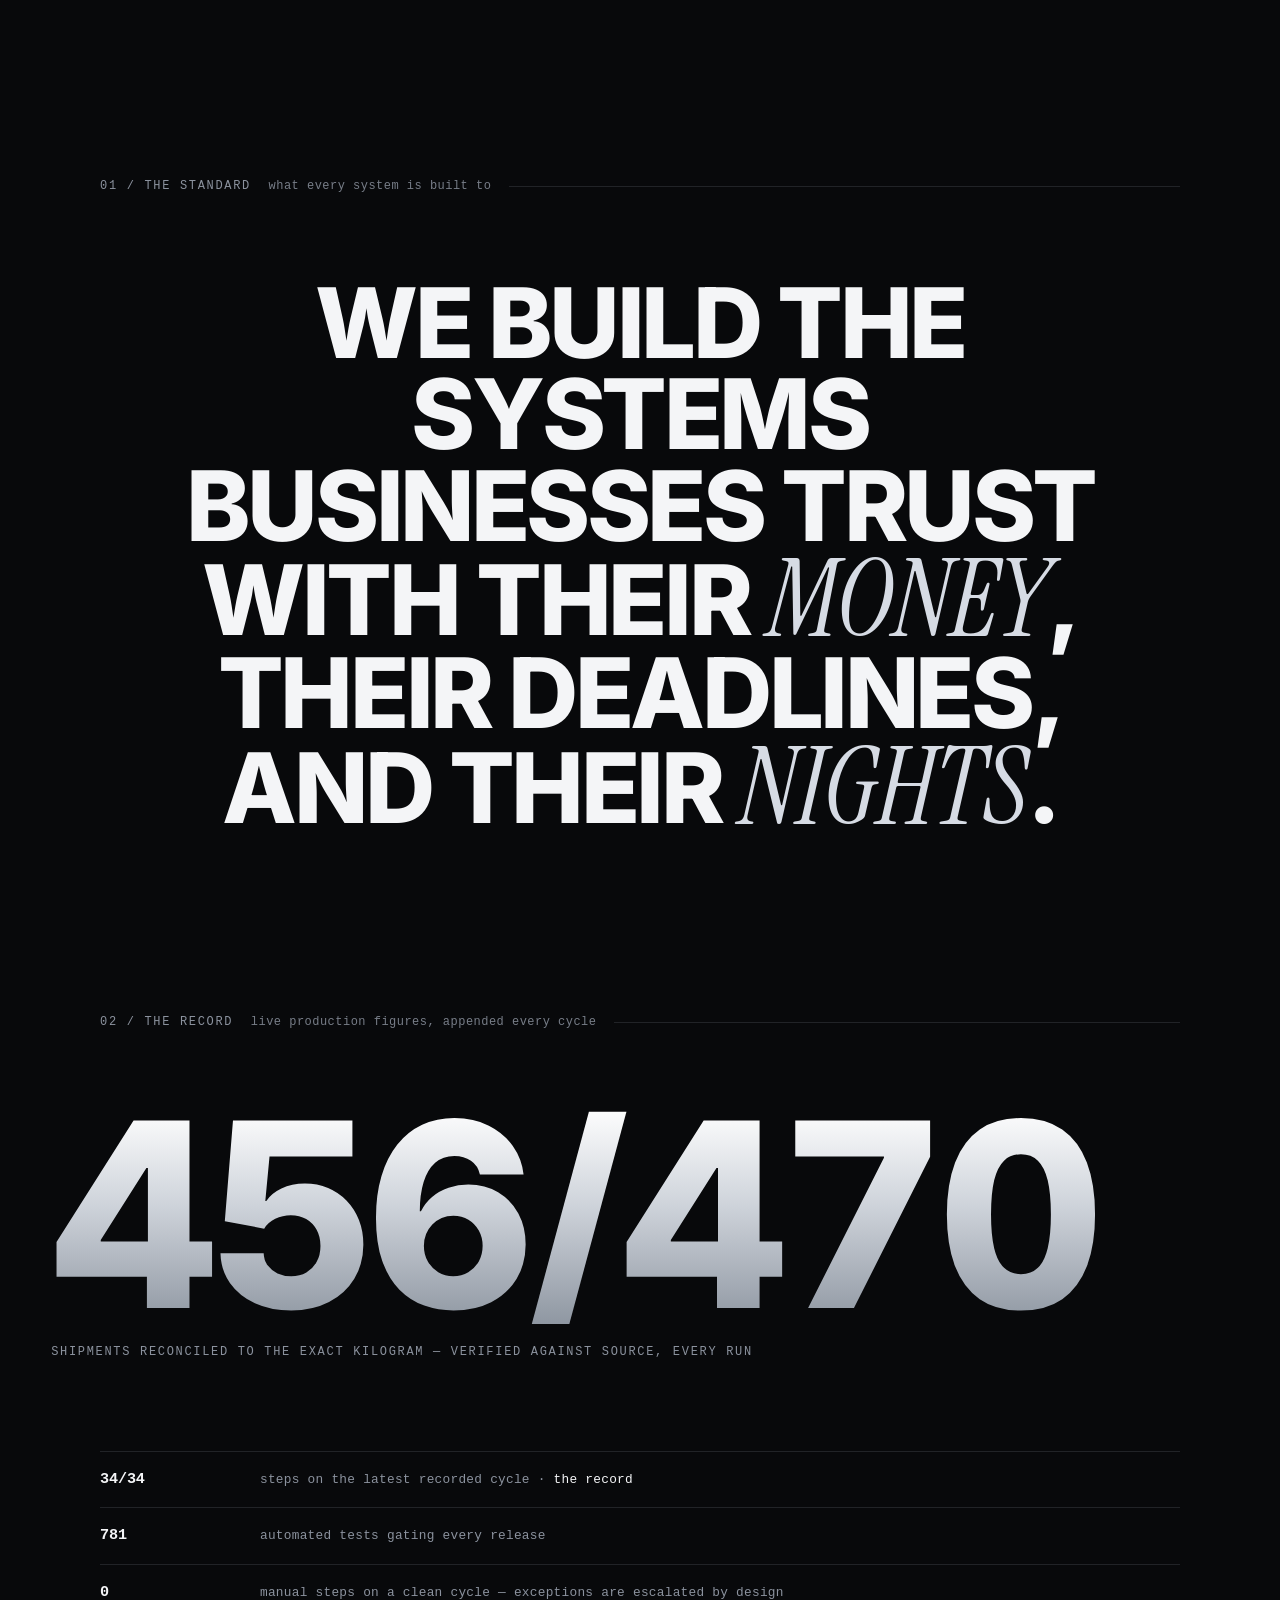
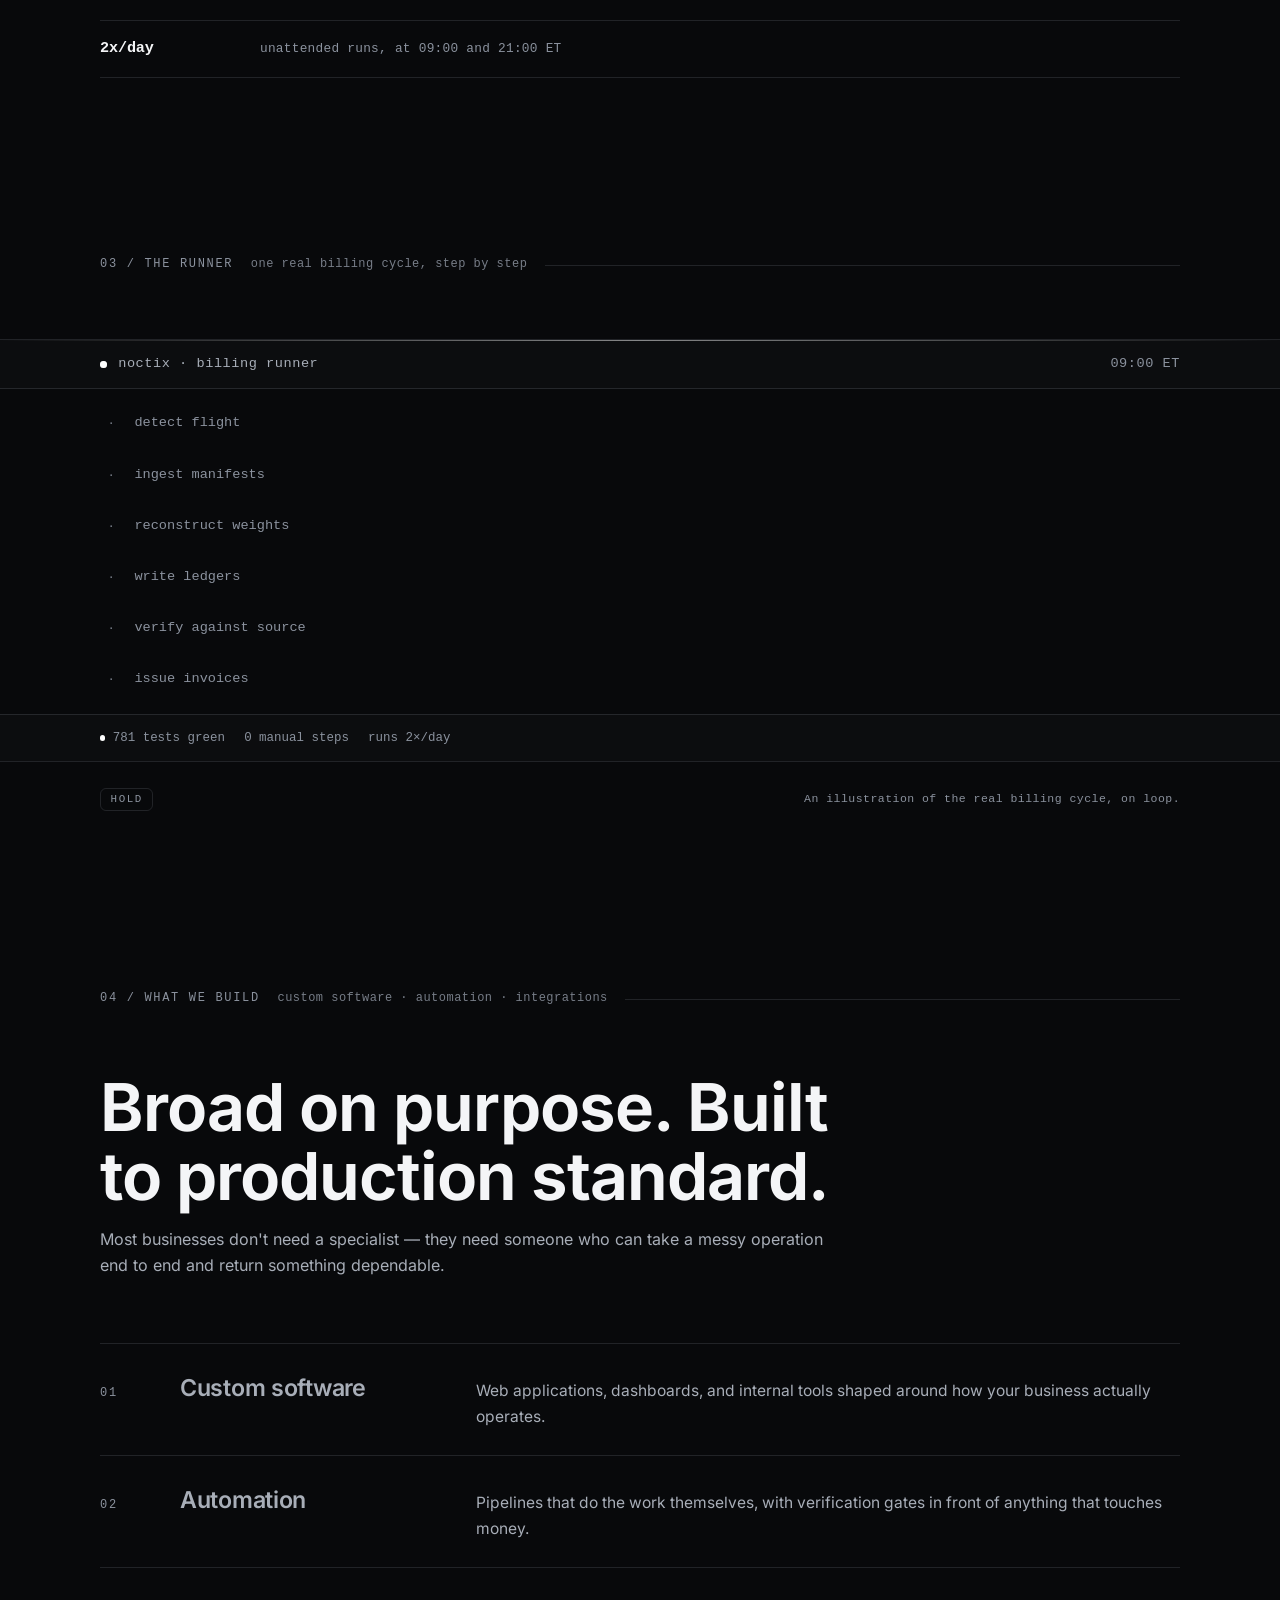
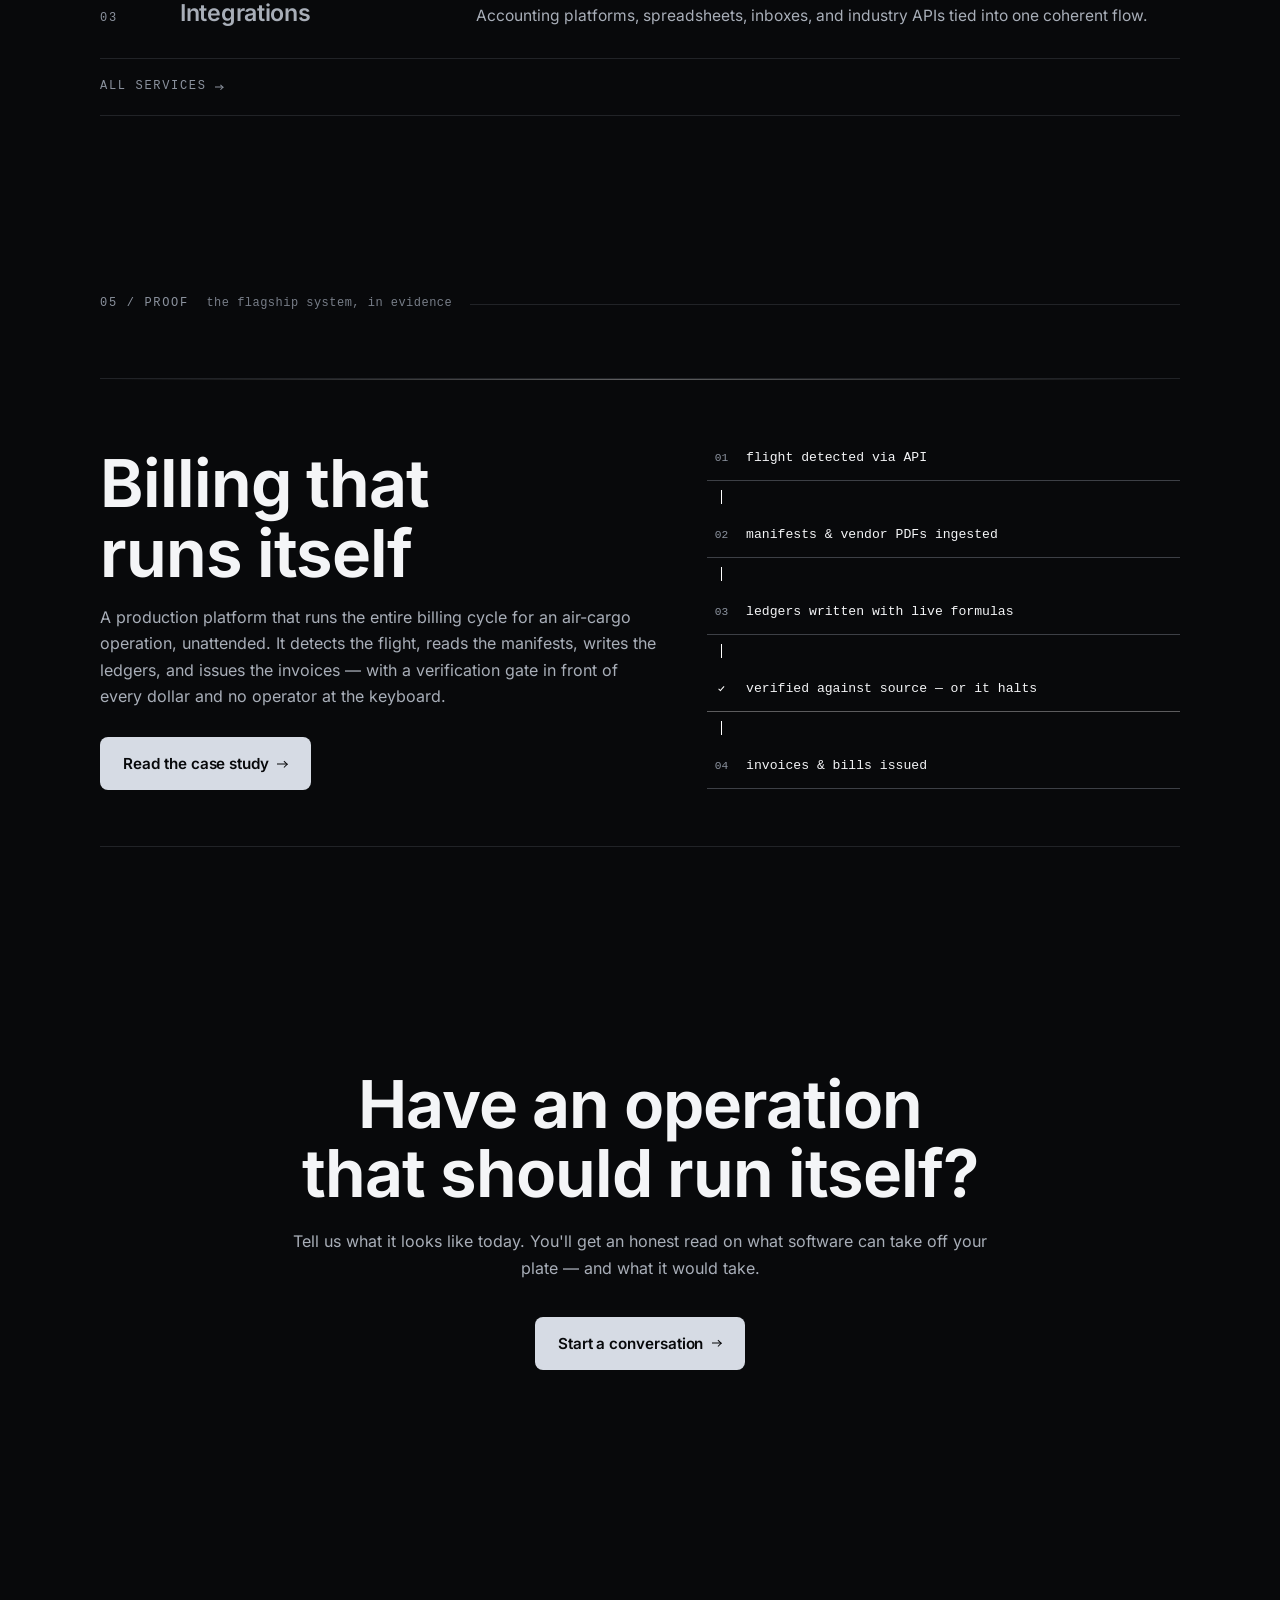
==== commit 94745fa0: "Update site Co-Authored-By: Claude Fable 5 <noreply@anthropic.com>" ====
--- a/index.html
+++ b/index.html
@@ -125,7 +125,7 @@
             <span class="record-cap">steps on the latest recorded cycle · <a href="/runs.html">the record</a></span>
           </div>
           <div class="record-row reveal" data-delay="70">
-            <span class="record-num">105</span>
+            <span class="record-num">781</span>
             <span class="record-cap">automated tests gating every release</span>
           </div>
           <div class="record-row reveal" data-delay="140">
@@ -145,7 +145,7 @@
         <p class="chapter">03 / The runner<span class="chapter-sub">one real billing cycle, step by step</span></p>
       </div>
       <!-- Decorative and aria-hidden: every VERIFIED figure here (470/470,
-           105 tests, 0 manual steps, 2x/day) is published as text in the
+           781 tests, 0 manual steps, 2x/day) is published as text in the
            record table above, so assistive technology loses no claim the
            site makes. The per-step values are one cycle's shape with the
            waybill redacted, which is what the caption below states. -->
@@ -177,7 +177,7 @@
               </div>
             </div>
             <div class="console-foot">
-              <span><span class="ok"></span> 105 tests green</span>
+              <span><span class="ok"></span> 781 tests green</span>
               <span>0 manual steps</span>
               <span>runs 2×/day</span>
             </div>
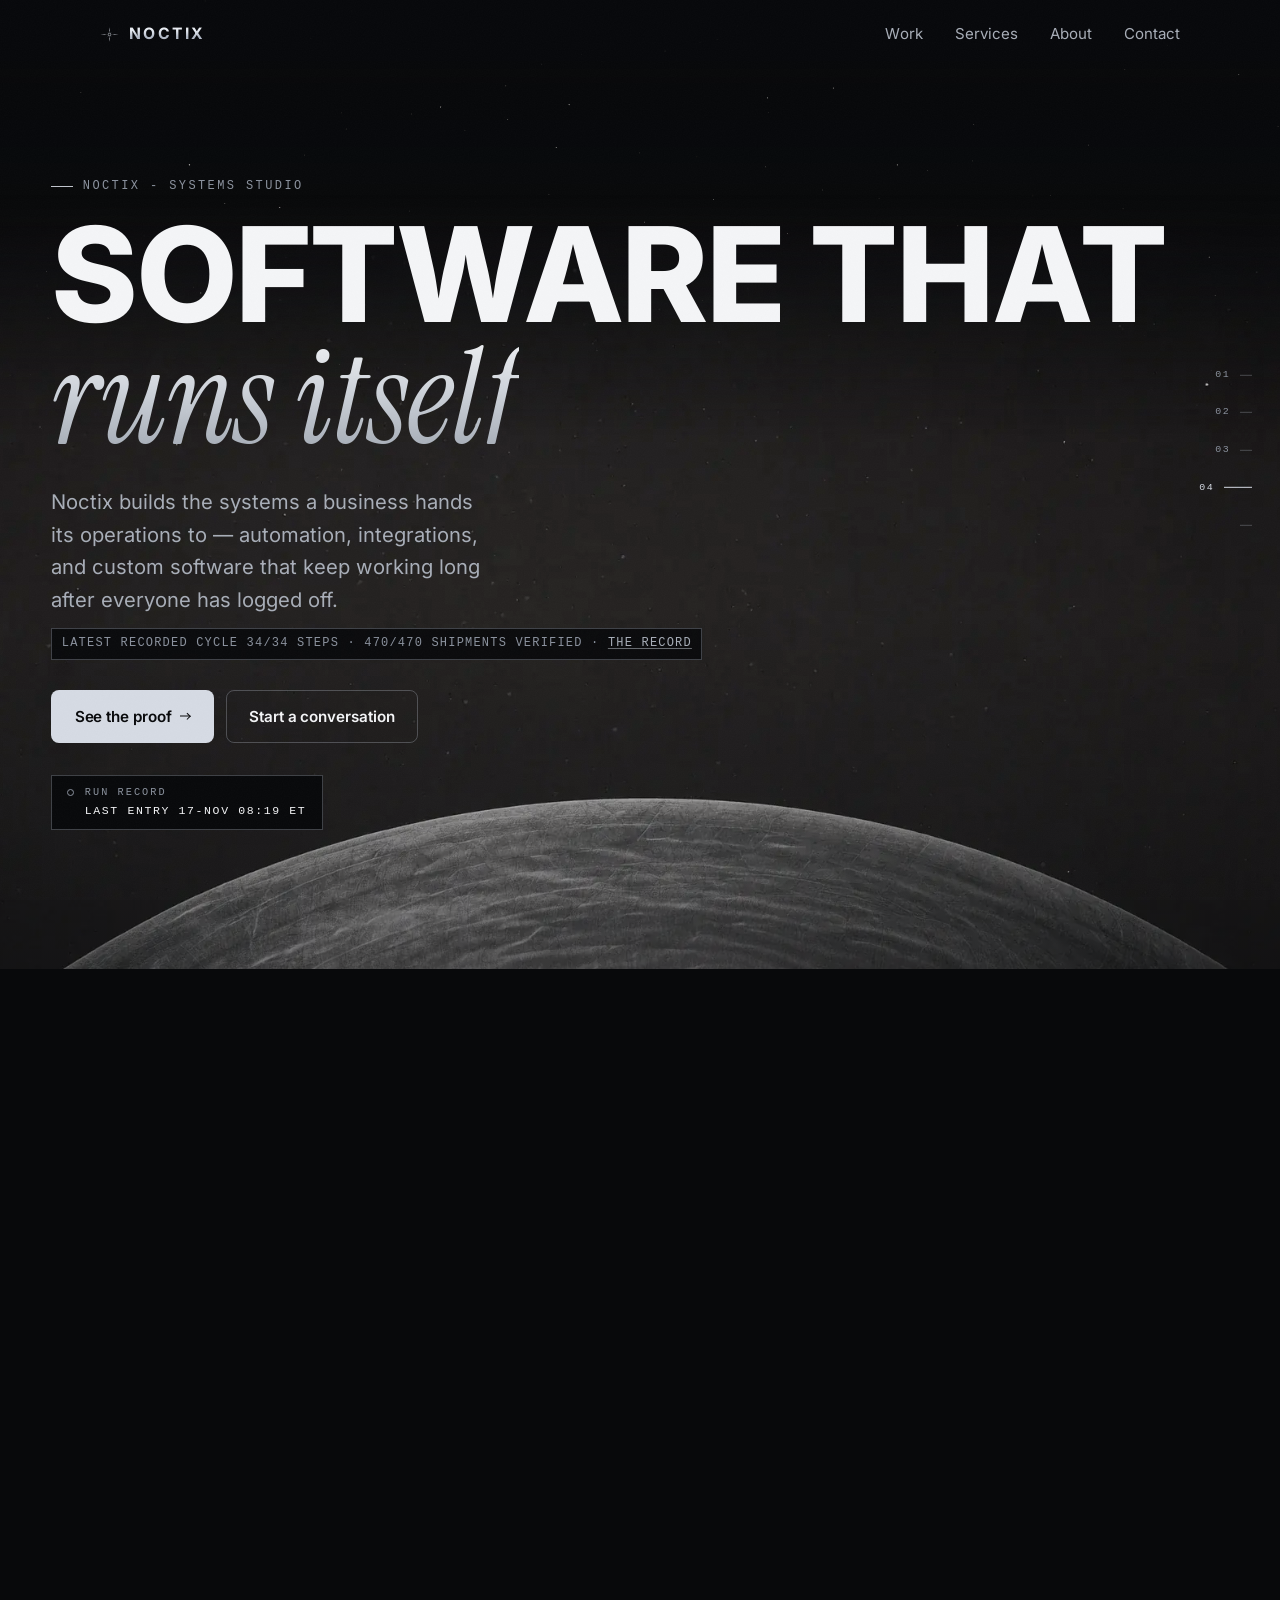
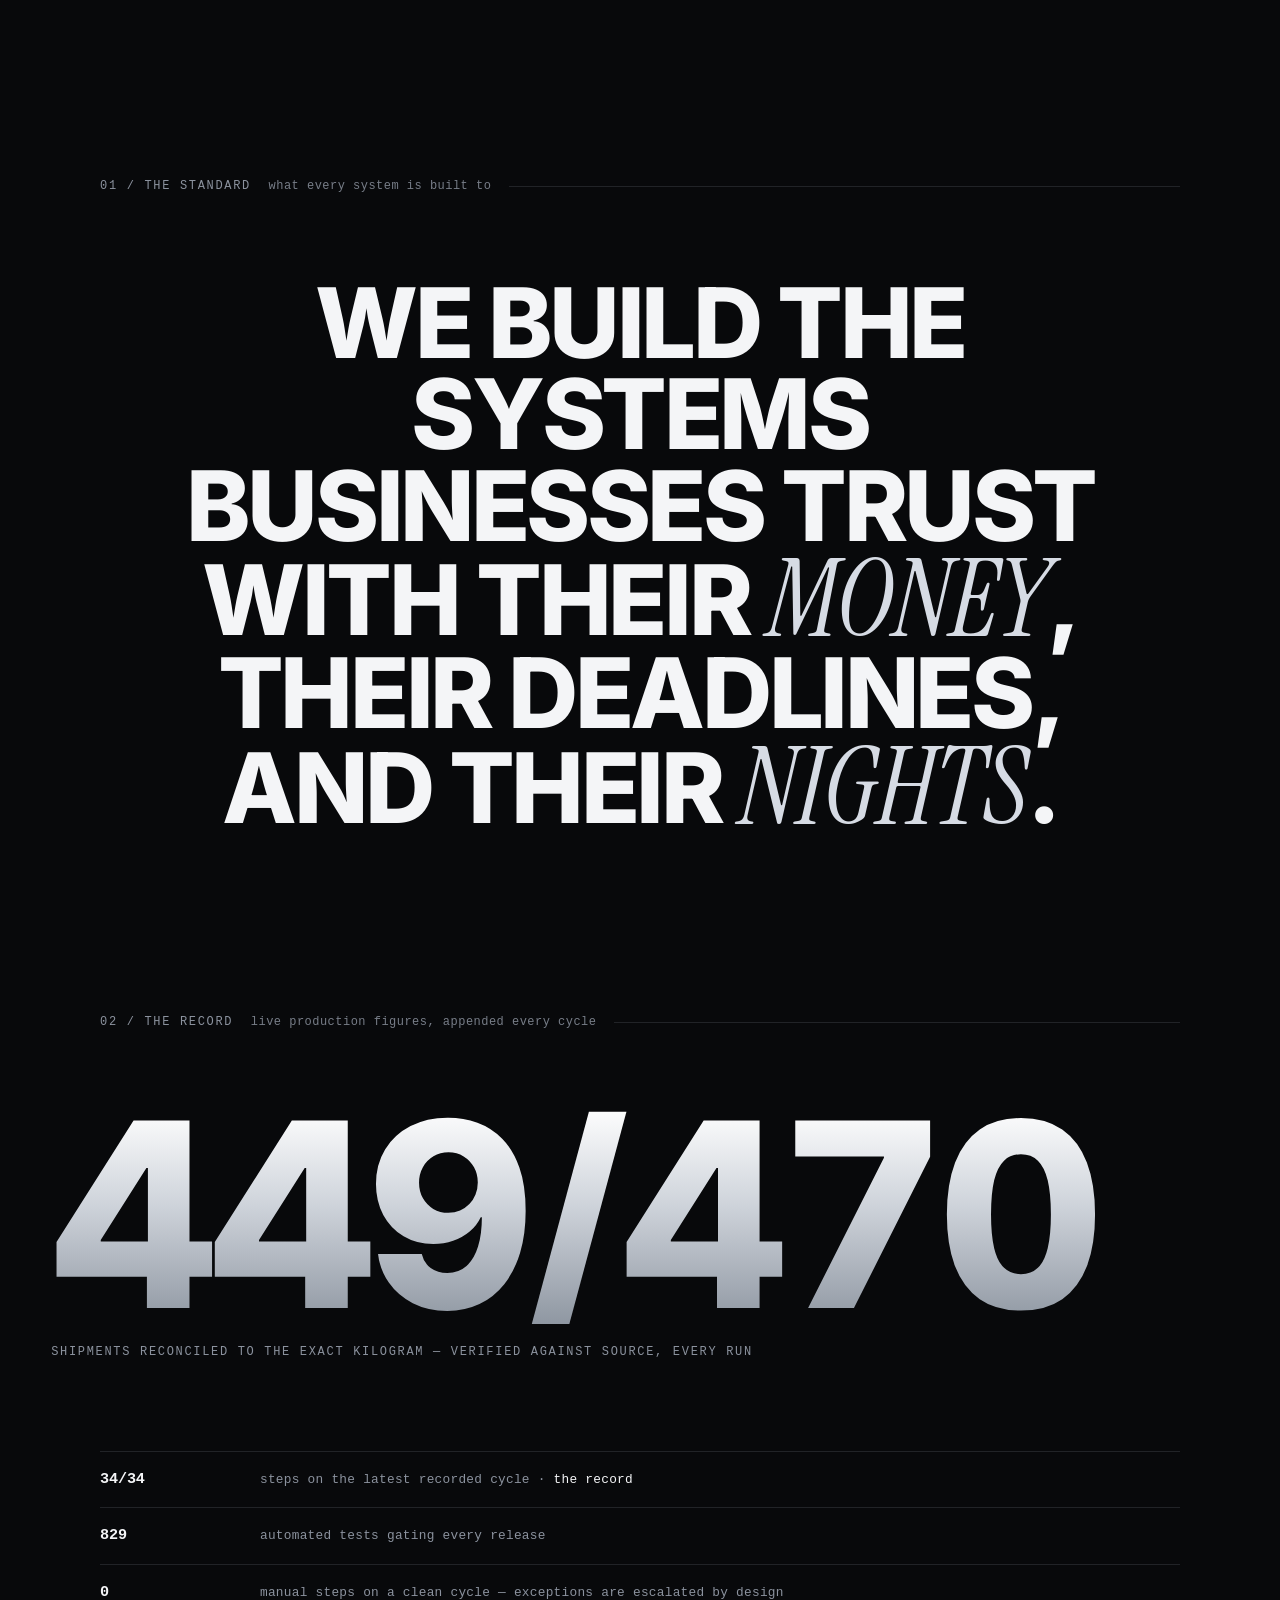
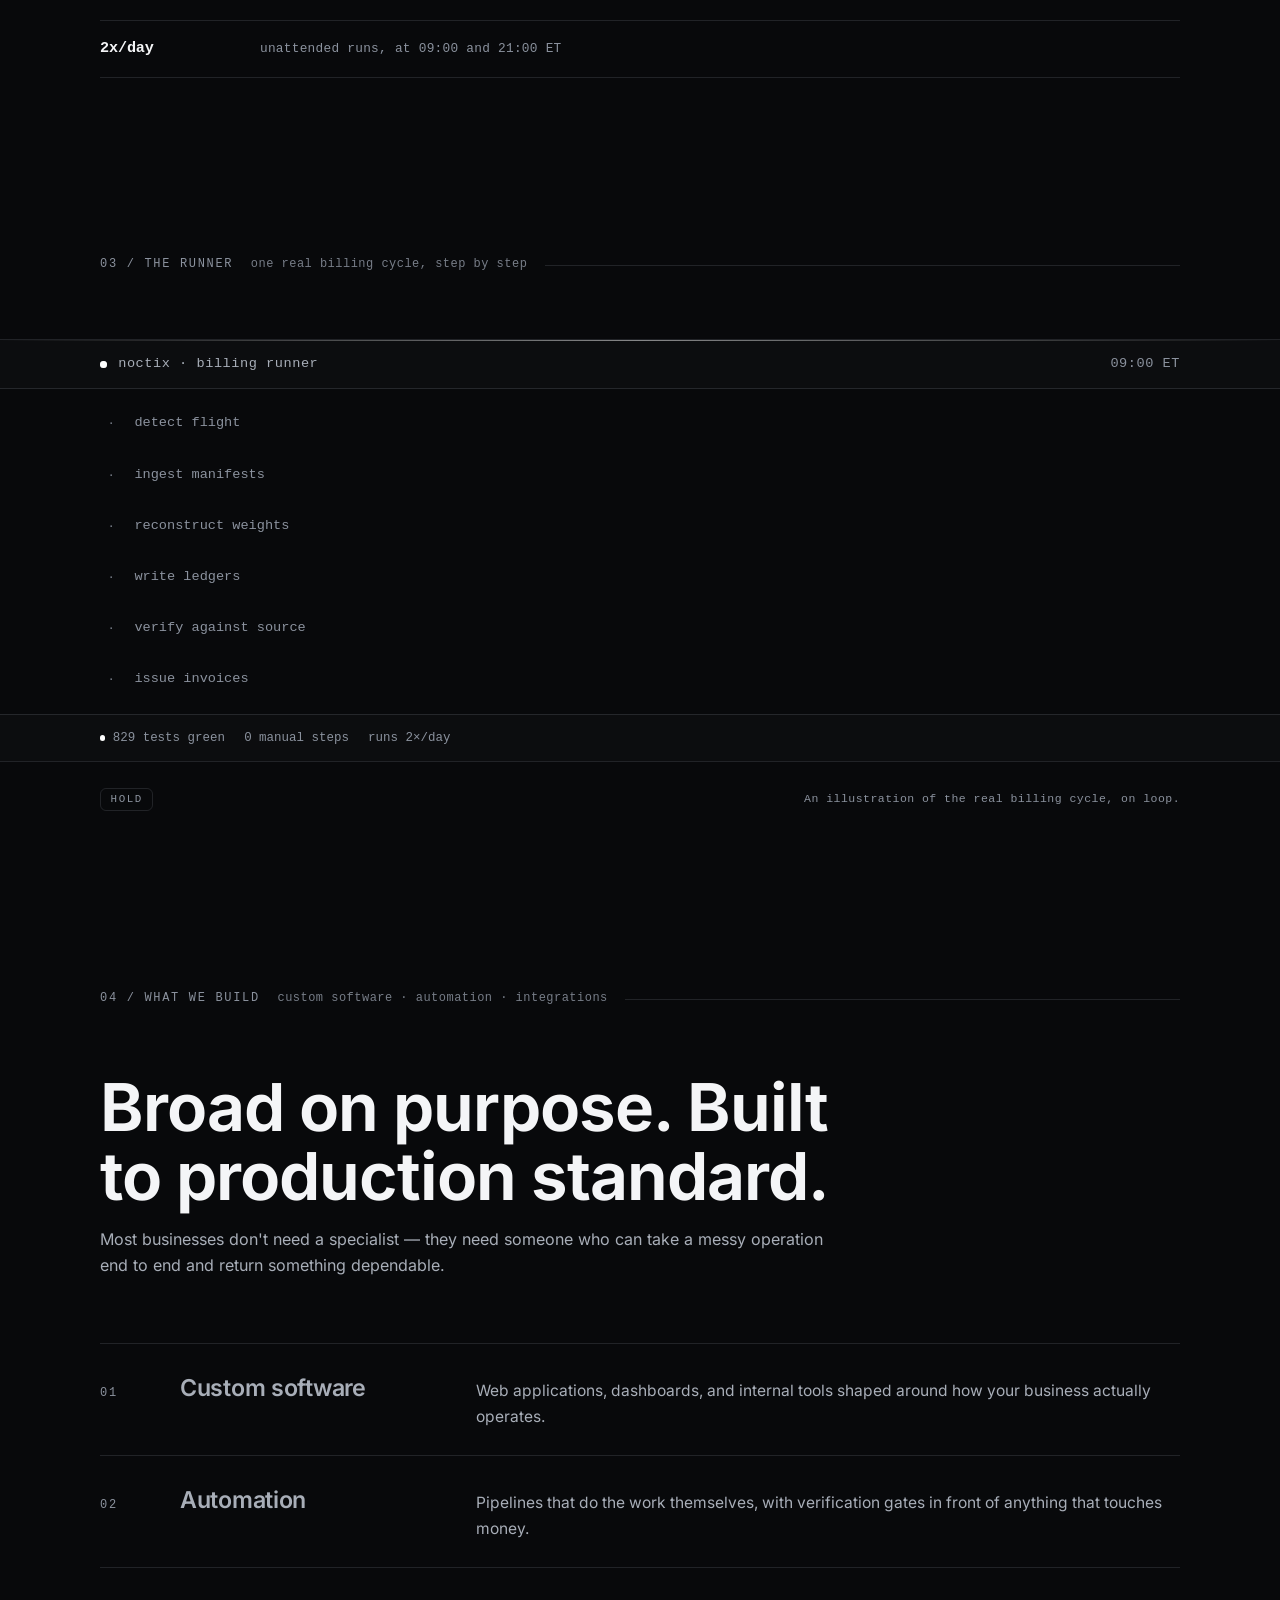
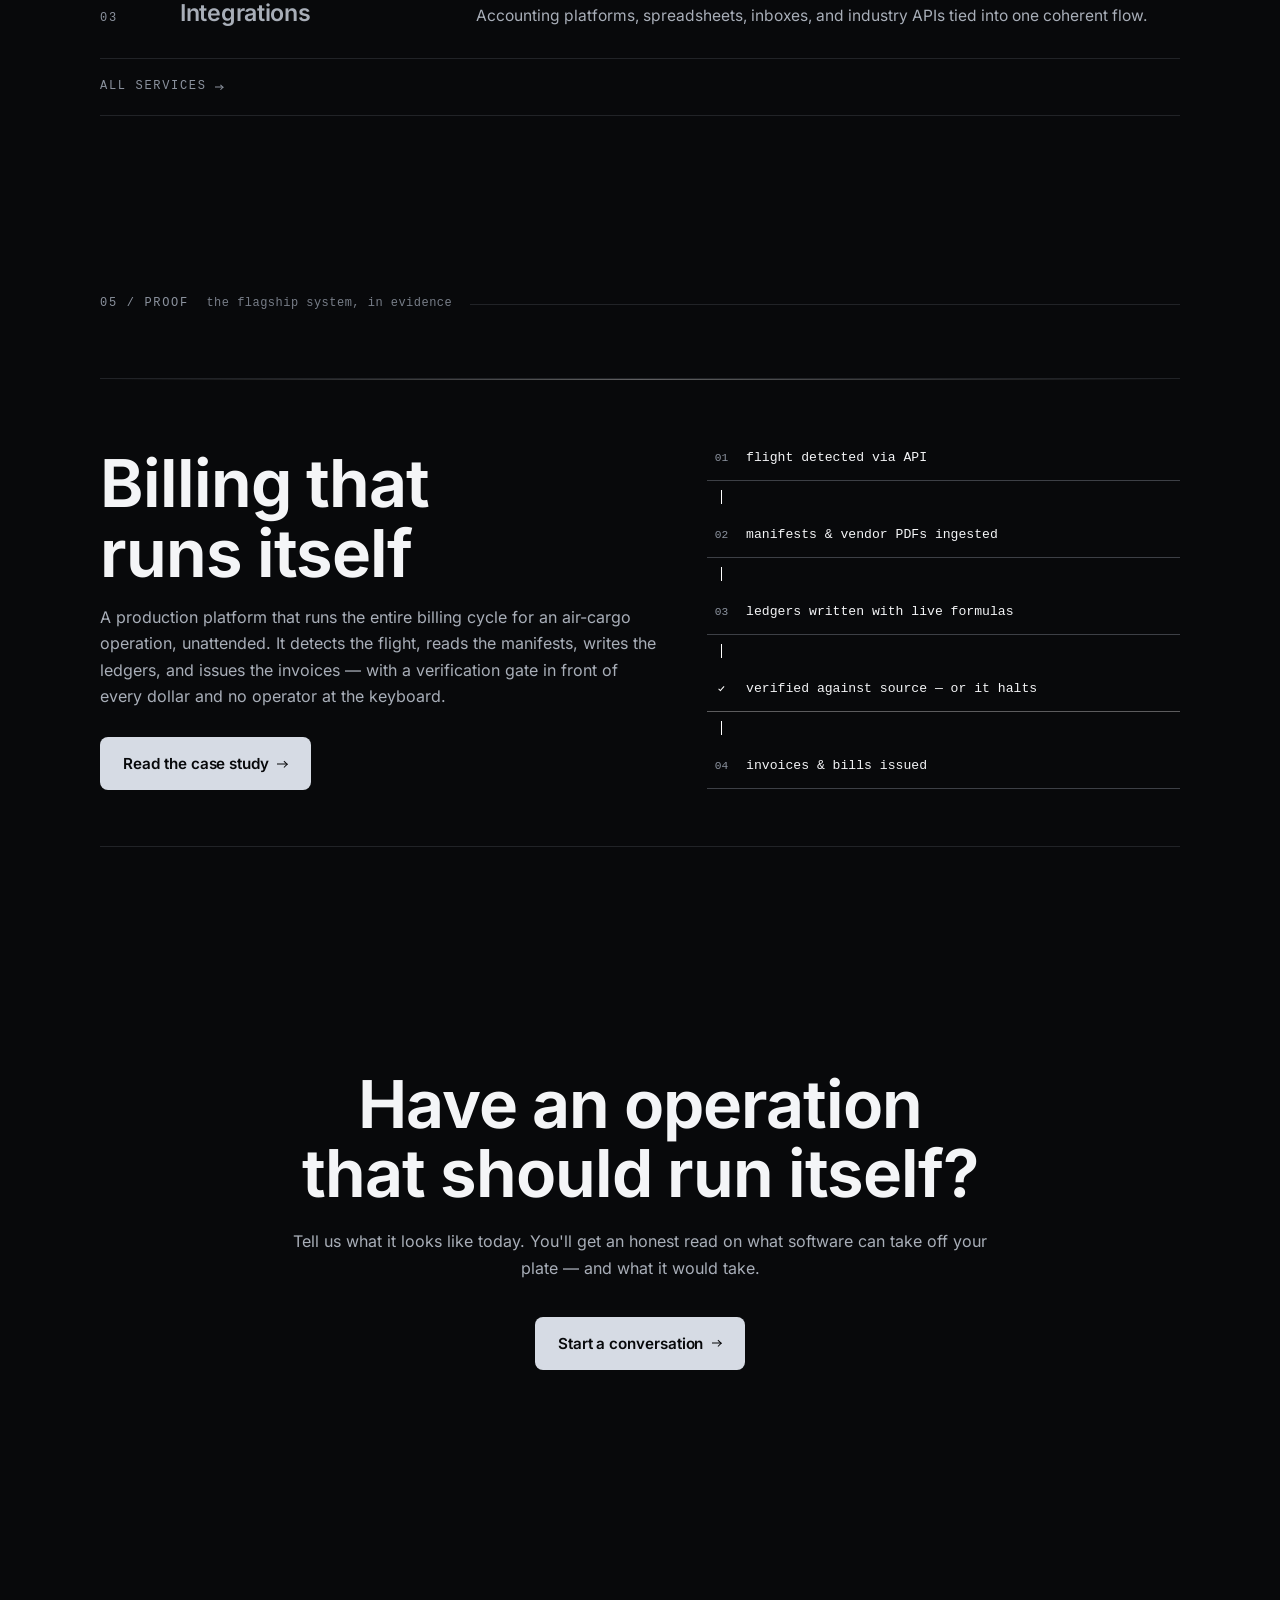
==== commit 7c28cd95: "Update site Co-Authored-By: Claude Fable 5 <noreply@anthropic.com>" ====
--- a/index.html
+++ b/index.html
@@ -125,7 +125,7 @@
             <span class="record-cap">steps on the latest recorded cycle · <a href="/runs.html">the record</a></span>
           </div>
           <div class="record-row reveal" data-delay="70">
-            <span class="record-num">781</span>
+            <span class="record-num">829</span>
             <span class="record-cap">automated tests gating every release</span>
           </div>
           <div class="record-row reveal" data-delay="140">
@@ -145,7 +145,7 @@
         <p class="chapter">03 / The runner<span class="chapter-sub">one real billing cycle, step by step</span></p>
       </div>
       <!-- Decorative and aria-hidden: every VERIFIED figure here (470/470,
-           781 tests, 0 manual steps, 2x/day) is published as text in the
+           829 tests, 0 manual steps, 2x/day) is published as text in the
            record table above, so assistive technology loses no claim the
            site makes. The per-step values are one cycle's shape with the
            waybill redacted, which is what the caption below states. -->
@@ -177,7 +177,7 @@
               </div>
             </div>
             <div class="console-foot">
-              <span><span class="ok"></span> 781 tests green</span>
+              <span><span class="ok"></span> 829 tests green</span>
               <span>0 manual steps</span>
               <span>runs 2×/day</span>
             </div>
@@ -265,8 +265,8 @@
   <footer class="foot">
     <div class="foot-ticker" aria-hidden="true">
       <div class="foot-ticker-track">
-        <span><!--nx:latest-steps-->34/34<!--/nx:latest-steps--> steps / 781 tests / 470/470 shipments / 0 manual steps / runs 2x/day / 09:00 + 21:00 ET / air-cargo logistics, South America to Miami</span>
-        <span><!--nx:latest-steps-->34/34<!--/nx:latest-steps--> steps / 781 tests / 470/470 shipments / 0 manual steps / runs 2x/day / 09:00 + 21:00 ET / air-cargo logistics, South America to Miami</span>
+        <span><!--nx:latest-steps-->34/34<!--/nx:latest-steps--> steps / 829 tests / 470/470 shipments / 0 manual steps / runs 2x/day / 09:00 + 21:00 ET / air-cargo logistics, South America to Miami</span>
+        <span><!--nx:latest-steps-->34/34<!--/nx:latest-steps--> steps / 829 tests / 470/470 shipments / 0 manual steps / runs 2x/day / 09:00 + 21:00 ET / air-cargo logistics, South America to Miami</span>
       </div>
     </div>
     <div class="shell">
